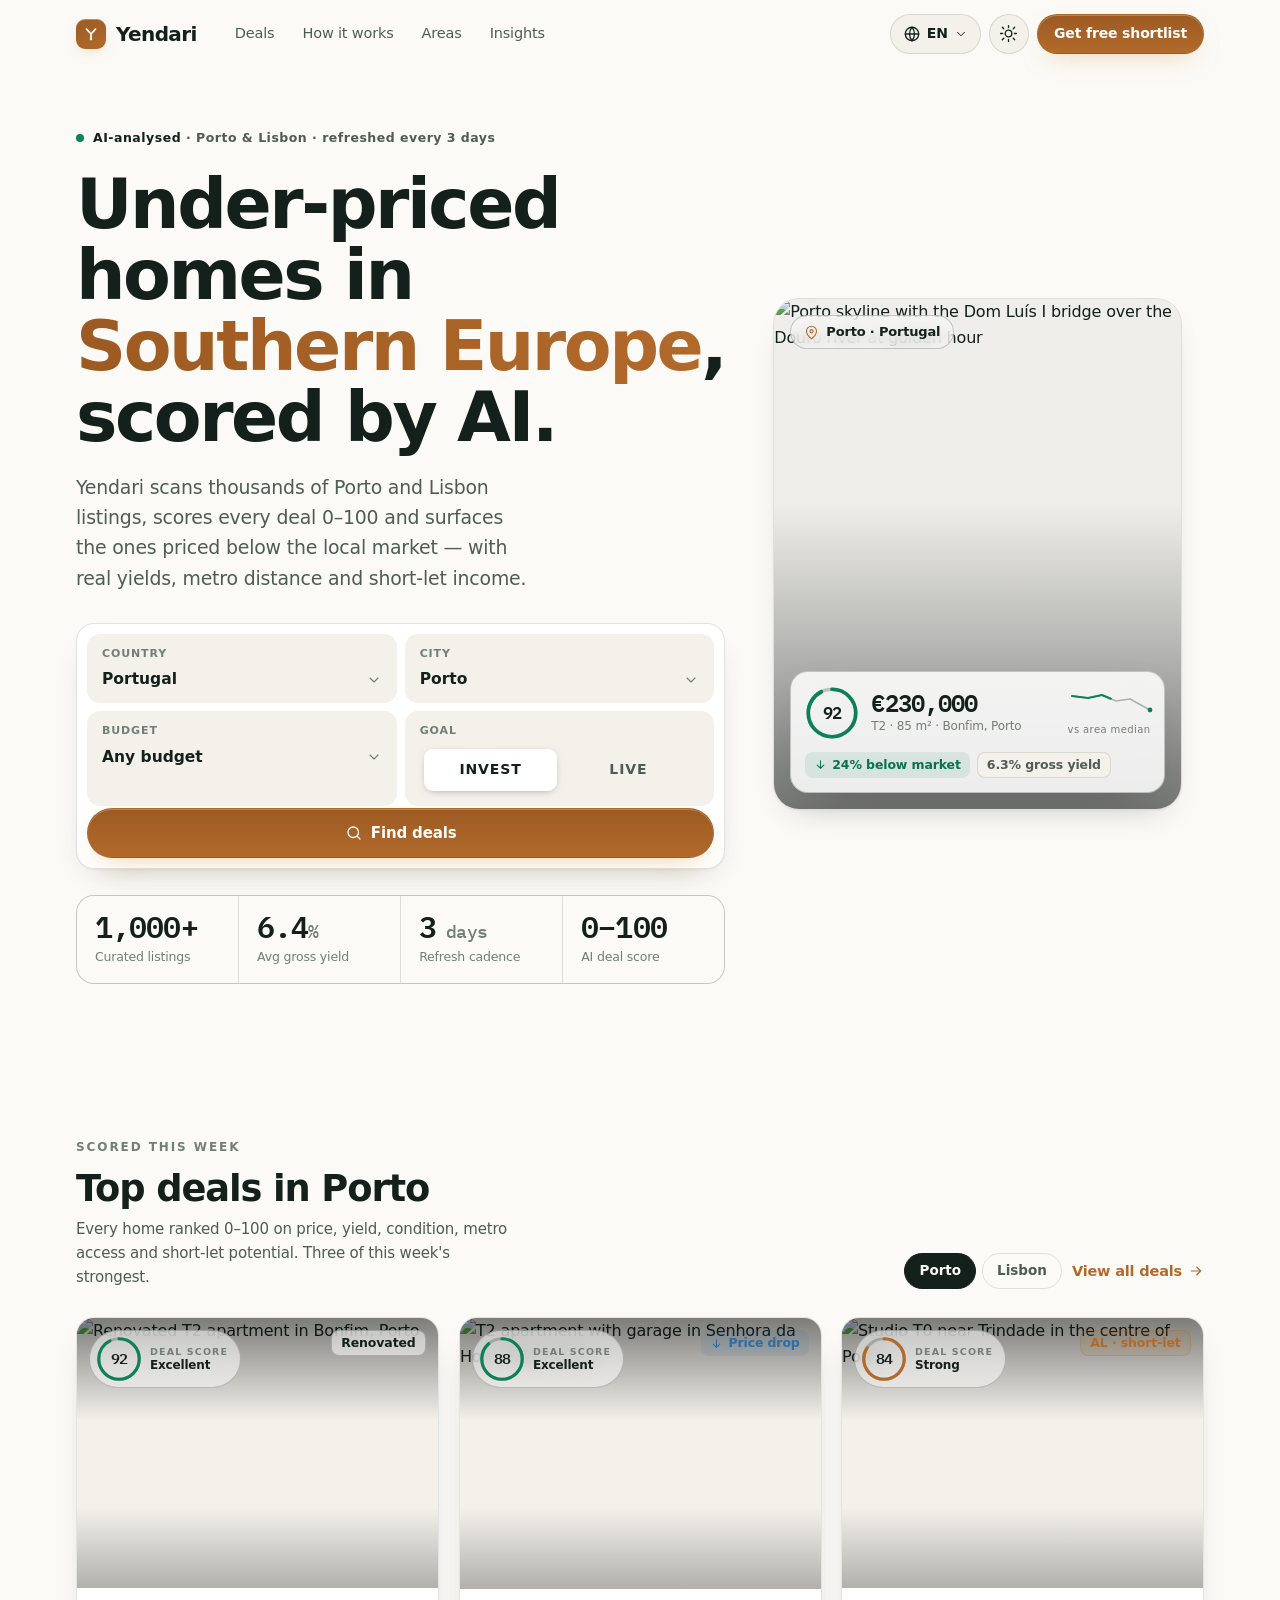
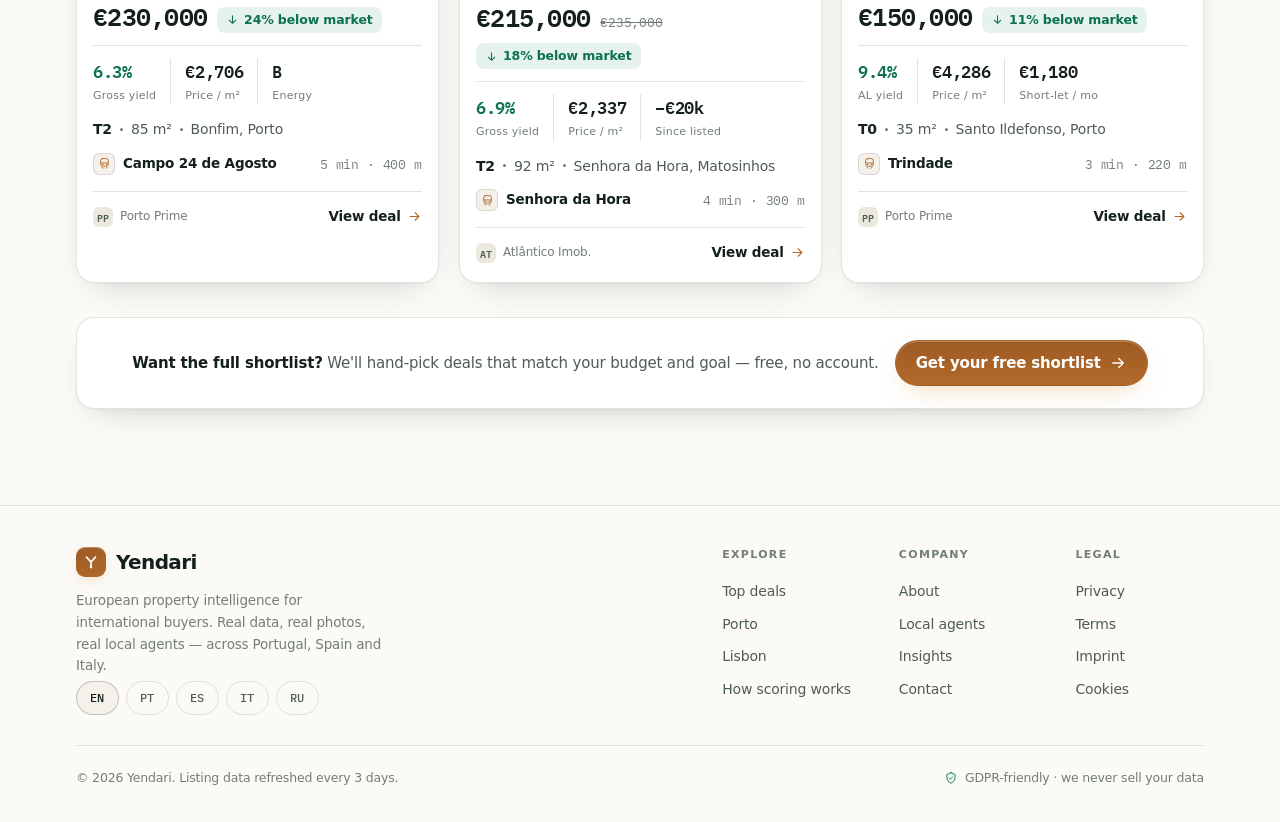
==== web/index.html @ fcf9693d "Add Yendari storefront — landing v1 (hero + 3 deal cards) Sleek-modern international real-estate sto" ====
<!doctype html>
<html lang="en" data-theme="dark">
<head>
<meta charset="utf-8">
<meta name="viewport" content="width=device-width, initial-scale=1, viewport-fit=cover">
<title>Yendari — Under-priced homes in Southern Europe, scored by AI</title>
<meta name="description" content="Yendari scans thousands of Porto and Lisbon listings, scores every deal 0–100 and surfaces homes priced below the local market — with real yields, metro distance and short-let income.">
<link rel="preconnect" href="https://api.fontshare.com" crossorigin>
<link rel="preconnect" href="https://fonts.googleapis.com">
<link rel="preconnect" href="https://fonts.gstatic.com" crossorigin>
<style>
@import url('https://api.fontshare.com/v2/css?f[]=satoshi@400,500,700,900&display=swap');
@import url('https://fonts.googleapis.com/css2?family=IBM+Plex+Mono:wght@400;500;600&display=swap');

/* ============================================================
   YENDARI — design tokens (dark = default, light = override)
   ============================================================ */
:root{
  /* surfaces */
  --bg:#0C100F;
  --bg-elev:#0F1514;
  --surface:#141C1A;
  --surface-2:#1A2421;
  --surface-3:#22302C;
  --border:rgba(255,255,255,.09);
  --border-strong:rgba(255,255,255,.16);
  --scrim:rgba(6,9,8,.62);
  /* text */
  --text:#F2F5F3;
  --text-2:#AEB7B2;
  --text-3:#8B948F;
  /* brand accent — copper / champagne */
  --accent:#E0A45C;
  --accent-strong:#EBB777;
  --accent-ink:#1E1206;
  --accent-dim:rgba(224,164,92,.13);
  --accent-line:rgba(224,164,92,.34);
  /* data semantics */
  --pos:#3FD08B;
  --pos-text:#79E6B4;
  --pos-dim:rgba(63,208,139,.13);
  --warn:#F2B45B;
  --info:#7FB5E6;
  --info-dim:rgba(127,181,230,.14);
  /* effects */
  --shadow-card:0 1px 0 rgba(255,255,255,.04) inset, 0 18px 40px -24px rgba(0,0,0,.85);
  --shadow-pop:0 24px 60px -22px rgba(0,0,0,.9), 0 2px 0 rgba(255,255,255,.05) inset;
  --ring:0 0 0 3px rgba(224,164,92,.38);
  /* scale */
  --r-sm:9px; --r:13px; --r-lg:18px; --r-xl:26px; --pill:999px;
  --maxw:1208px;
  --gut:clamp(18px,5vw,40px);
  --header-h:68px;
  --ff-sans:"Satoshi",system-ui,-apple-system,"Segoe UI",Roboto,sans-serif;
  --ff-mono:"IBM Plex Mono",ui-monospace,SFMono-Regular,Menlo,monospace;
}
html[data-theme="light"]{
  --bg:#FBFAF7;
  --bg-elev:#FFFFFF;
  --surface:#FFFFFF;
  --surface-2:#F4F1EB;
  --surface-3:#ECE8DF;
  --border:rgba(20,30,26,.12);
  --border-strong:rgba(20,30,26,.22);
  --scrim:rgba(255,255,255,.55);
  --text:#14201C;
  --text-2:#4E5C56;
  --text-3:#727E78;
  --accent:#B26A2B;            /* darker copper for AA on light */
  --accent-strong:#9C5A22;
  --accent-ink:#FFFFFF;
  --accent-dim:rgba(178,106,43,.10);
  --accent-line:rgba(178,106,43,.30);
  --pos:#0B815A;
  --pos-text:#0B7150;
  --pos-dim:rgba(11,129,90,.10);
  --warn:#B5781E;
  --info:#2E6CA3;
  --info-dim:rgba(46,108,163,.10);
  --shadow-card:0 1px 2px rgba(20,30,26,.04), 0 14px 34px -20px rgba(20,30,26,.30);
  --shadow-pop:0 24px 54px -22px rgba(20,30,26,.34);
  --ring:0 0 0 3px rgba(178,106,43,.30);
}

/* ============================================================ reset */
*,*::before,*::after{box-sizing:border-box}
*{margin:0}
html{-webkit-text-size-adjust:100%}
body{
  font-family:var(--ff-sans);
  background:var(--bg);
  color:var(--text);
  line-height:1.6;
  -webkit-font-smoothing:antialiased;
  text-rendering:optimizeLegibility;
  letter-spacing:-.011em;
  overflow-x:hidden;
}
img{display:block;max-width:100%}
a{color:inherit;text-decoration:none}
button,input,select{font:inherit;color:inherit}
:focus-visible{outline:2px solid var(--accent);outline-offset:2px;border-radius:6px}
::selection{background:var(--accent);color:var(--accent-ink)}

.container{max-width:var(--maxw);margin-inline:auto;padding-inline:var(--gut)}
.mono{font-family:var(--ff-mono);font-feature-settings:"tnum" 1;letter-spacing:-.02em}
.eyebrow{
  font-size:12px;font-weight:600;letter-spacing:.16em;text-transform:uppercase;
  color:var(--text-3);
}
.visually-hidden{position:absolute;width:1px;height:1px;padding:0;margin:-1px;overflow:hidden;clip:rect(0 0 0 0);white-space:nowrap;border:0}
.skip-link{position:absolute;left:14px;top:-48px;z-index:200;background:var(--surface);border:1px solid var(--border-strong);padding:10px 16px;border-radius:var(--r-sm);transition:top .2s}
.skip-link:focus{top:12px}

/* ============================================================ buttons */
.btn{
  display:inline-flex;align-items:center;gap:8px;justify-content:center;
  height:46px;padding:0 20px;border-radius:var(--pill);
  font-weight:600;font-size:15px;letter-spacing:-.01em;
  border:1px solid transparent;cursor:pointer;white-space:nowrap;
  transition:transform .18s ease,background .18s ease,border-color .18s ease,color .18s ease,box-shadow .18s ease;
}
.btn:active{transform:translateY(1px)}
.btn-accent{
  background:linear-gradient(180deg,var(--accent-strong),var(--accent));
  color:var(--accent-ink);
  box-shadow:0 1px 0 rgba(255,255,255,.25) inset,0 10px 26px -12px rgba(224,164,92,.6);
}
.btn-accent:hover{filter:brightness(1.05);box-shadow:0 1px 0 rgba(255,255,255,.3) inset,0 14px 30px -10px rgba(224,164,92,.7)}
.btn-ghost{background:var(--surface-2);color:var(--text);border-color:var(--border)}
.btn-ghost:hover{background:var(--surface-3);border-color:var(--border-strong)}
.btn-sm{height:40px;padding:0 16px;font-size:14px}
.icon{width:18px;height:18px;flex:none;stroke:currentColor;fill:none;stroke-width:1.7;stroke-linecap:round;stroke-linejoin:round}

/* ============================================================ wordmark */
.wordmark{display:inline-flex;align-items:center;gap:10px;font-weight:700}
.wordmark .mark{width:30px;height:30px;flex:none;border-radius:9px;
  background:linear-gradient(155deg,var(--accent-strong),var(--accent));
  display:grid;place-items:center;box-shadow:0 6px 16px -8px rgba(224,164,92,.7),0 1px 0 rgba(255,255,255,.3) inset}
.wordmark .mark svg{width:18px;height:18px}
.wordmark .name{font-size:20px;letter-spacing:-.03em}
.wordmark .name b{font-weight:700}

/* ============================================================ header */
.site-header{position:sticky;top:0;z-index:100;transition:padding .25s ease}
.site-header .bar{
  display:flex;align-items:center;gap:18px;
  height:var(--header-h);
  border-bottom:1px solid transparent;transition:all .25s ease;
}
.site-header.is-scrolled .bar{
  height:58px;
  background:color-mix(in srgb,var(--bg) 72%,transparent);
  backdrop-filter:saturate(1.4) blur(14px);
  -webkit-backdrop-filter:saturate(1.4) blur(14px);
  border-bottom-color:var(--border);
}
.nav-links{display:none;gap:4px;margin-left:8px}
.nav-links a{padding:8px 12px;border-radius:var(--r-sm);font-size:14.5px;font-weight:500;color:var(--text-2);transition:color .15s,background .15s}
.nav-links a:hover{color:var(--text);background:var(--surface-2)}
.nav-right{display:flex;align-items:center;gap:8px;margin-left:auto}

/* dropdowns (lang) */
.menu{position:relative}
.chip-btn{
  display:inline-flex;align-items:center;gap:6px;height:40px;padding:0 12px;
  border-radius:var(--pill);border:1px solid var(--border);background:var(--surface-2);
  font-size:14px;font-weight:600;cursor:pointer;transition:border-color .15s,background .15s}
.chip-btn:hover{border-color:var(--border-strong);background:var(--surface-3)}
.icon-btn{width:40px;height:40px;padding:0;display:inline-grid;place-items:center;border-radius:var(--pill);
  border:1px solid var(--border);background:var(--surface-2);cursor:pointer;transition:border-color .15s,background .15s}
.icon-btn:hover{border-color:var(--border-strong);background:var(--surface-3)}
.icon-btn .icon{width:19px;height:19px}
.menu-pop{
  position:absolute;right:0;top:calc(100% + 8px);min-width:172px;
  background:var(--bg-elev);border:1px solid var(--border-strong);border-radius:var(--r);
  box-shadow:var(--shadow-pop);padding:6px;display:none;z-index:120}
.menu.open .menu-pop{display:block;animation:pop .16s ease}
@keyframes pop{from{opacity:0;transform:translateY(-4px)}to{opacity:1;transform:none}}
.menu-pop button{display:flex;width:100%;align-items:center;gap:10px;justify-content:space-between;
  background:none;border:0;text-align:left;padding:9px 10px;border-radius:8px;cursor:pointer;font-size:14px;font-weight:500;color:var(--text-2)}
.menu-pop button:hover{background:var(--surface-2);color:var(--text)}
.menu-pop button[aria-checked="true"]{color:var(--text)}
.menu-pop .tick{width:15px;height:15px;color:var(--accent);opacity:0}
.menu-pop button[aria-checked="true"] .tick{opacity:1}
.menu-pop .flagless{font-family:var(--ff-mono);font-size:11px;color:var(--text-3);letter-spacing:.05em}

.nav-cta-compact{display:inline-flex}
.nav-cta-full{display:none}

/* ============================================================ hero */
.hero{position:relative;padding-top:clamp(28px,5vw,56px);padding-bottom:clamp(40px,6vw,80px)}
.hero-grid{display:grid;gap:clamp(28px,4vw,48px);align-items:center}
.live{display:inline-flex;align-items:center;gap:9px;margin-bottom:20px}
.live .dot{width:8px;height:8px;border-radius:50%;background:var(--pos);box-shadow:0 0 0 0 var(--pos);animation:pulse 2.4s infinite}
@keyframes pulse{0%{box-shadow:0 0 0 0 rgba(63,208,139,.5)}70%{box-shadow:0 0 0 7px rgba(63,208,139,0)}100%{box-shadow:0 0 0 0 rgba(63,208,139,0)}}
.live span{font-size:12.5px;font-weight:600;letter-spacing:.04em;color:var(--text-2)}
.live b{color:var(--text)}

.h1{
  font-size:clamp(2.5rem,6.2vw,4.35rem);
  line-height:1.02;font-weight:700;letter-spacing:-.035em;
  margin-bottom:20px;
}
.h1 .em{
  background:linear-gradient(95deg,var(--accent-strong),var(--accent));
  -webkit-background-clip:text;background-clip:text;color:transparent;
}
.lead{font-size:clamp(1rem,1.6vw,1.18rem);color:var(--text-2);max-width:38ch;margin-bottom:30px}

/* search panel */
.search{
  background:var(--surface);border:1px solid var(--border);border-radius:var(--r-lg);
  padding:10px;box-shadow:var(--shadow-card);
}
.search-row{display:grid;grid-template-columns:1fr;gap:8px}
.field{position:relative;display:flex;flex-direction:column;gap:5px;
  background:var(--surface-2);border:1px solid transparent;border-radius:var(--r);padding:10px 14px;transition:border-color .15s,background .15s}
.field:focus-within{border-color:var(--accent-line);background:var(--surface-3)}
.field label{font-size:11px;font-weight:600;letter-spacing:.08em;text-transform:uppercase;color:var(--text-3)}
.field .sel{position:relative;display:flex;align-items:center}
.field select{
  appearance:none;-webkit-appearance:none;background:none;border:0;width:100%;
  font-size:15.5px;font-weight:600;padding:0;padding-right:22px;cursor:pointer;color:var(--text)}
.field select:focus-visible{outline:none}
.field .caret{position:absolute;right:0;width:16px;height:16px;color:var(--text-3);pointer-events:none}
.field.is-soon::after{content:"soon";position:absolute;top:10px;right:12px;font-family:var(--ff-mono);font-size:10px;color:var(--text-3);background:var(--surface);padding:2px 6px;border-radius:6px;border:1px solid var(--border)}

.segment{display:flex;gap:4px;background:var(--surface-2);border-radius:var(--r);padding:4px}
.segment label{flex:1}
.segment input{position:absolute;opacity:0;pointer-events:none}
.segment span{display:flex;align-items:center;justify-content:center;gap:6px;height:42px;border-radius:9px;
  font-size:14px;font-weight:600;color:var(--text-2);cursor:pointer;transition:all .15s}
.segment input:checked+span{background:var(--bg-elev);color:var(--text);box-shadow:0 2px 8px -4px rgba(0,0,0,.5)}
.segment input:focus-visible+span{box-shadow:var(--ring)}
.search .btn{width:100%;height:50px;margin-top:2px}

.stat-strip{display:grid;grid-template-columns:repeat(2,1fr);gap:1px;margin-top:26px;
  background:var(--border);border:1px solid var(--border);border-radius:var(--r-lg);overflow:hidden}
.stat{background:var(--bg);padding:16px 18px}
.stat .v{font-size:clamp(1.4rem,2.4vw,1.85rem);font-weight:600;letter-spacing:-.03em;line-height:1}
.stat .v small{font-size:.62em;color:var(--text-3);font-weight:500}
.stat .k{font-size:12.5px;color:var(--text-3);margin-top:6px;font-weight:500}

/* hero media */
.hero-media{position:relative;border-radius:var(--r-xl);overflow:hidden;border:1px solid var(--border);
  box-shadow:var(--shadow-card);aspect-ratio:5/6;min-height:380px}
.hero-media img{width:100%;height:100%;object-fit:cover}
.hero-media::after{content:"";position:absolute;inset:0;
  background:linear-gradient(180deg,rgba(8,11,10,.05) 40%,rgba(8,11,10,.55));pointer-events:none}
.place-tag{position:absolute;left:16px;top:16px;z-index:2;display:inline-flex;align-items:center;gap:7px;
  height:34px;padding:0 13px;border-radius:var(--pill);font-size:13px;font-weight:600;
  background:var(--scrim);backdrop-filter:blur(8px);-webkit-backdrop-filter:blur(8px);border:1px solid var(--border-strong);color:var(--text)}
.place-tag .icon{width:15px;height:15px;color:var(--accent)}

/* floating data card (signature motif on the photo) */
.float-card{position:absolute;left:16px;right:16px;bottom:16px;z-index:3;
  background:color-mix(in srgb,var(--bg-elev) 86%,transparent);
  backdrop-filter:blur(16px) saturate(1.3);-webkit-backdrop-filter:blur(16px) saturate(1.3);
  border:1px solid var(--border-strong);border-radius:var(--r-lg);padding:14px;box-shadow:var(--shadow-pop)}
.float-top{display:flex;align-items:center;gap:12px}
.float-top .price{font-size:1.5rem;font-weight:600;letter-spacing:-.03em;line-height:1}
.float-top .sub{font-size:12px;color:var(--text-3);margin-top:3px}
.spark{margin-left:auto;display:flex;flex-direction:column;align-items:flex-end;gap:4px}
.spark svg{width:78px;height:30px;overflow:visible}
.spark .lbl{font-size:10px;color:var(--text-3);letter-spacing:.04em}

/* ============================================================ score badge (signature) */
.score{position:relative;width:46px;height:46px;flex:none}
.score svg{width:46px;height:46px;transform:rotate(-90deg)}
.score .track{stroke:var(--border-strong);fill:none;stroke-width:3.4}
.score .val{stroke:var(--ring-color,var(--pos));fill:none;stroke-width:3.4;stroke-linecap:round;
  stroke-dasharray:var(--c);stroke-dashoffset:calc(var(--c) - var(--c) * var(--score) / 100)}
.score .num{position:absolute;inset:0;display:grid;place-items:center;
  font-family:var(--ff-mono);font-size:15px;font-weight:600;letter-spacing:-.04em}
.score.lg{width:54px;height:54px}.score.lg svg{width:54px;height:54px}.score.lg .num{font-size:17px}

/* chips */
.chip{display:inline-flex;align-items:center;gap:5px;height:26px;padding:0 9px;border-radius:8px;
  font-size:12.5px;font-weight:600;letter-spacing:-.01em;white-space:nowrap}
.chip .icon{width:13px;height:13px;stroke-width:2}
.chip-pos{background:var(--pos-dim);color:var(--pos-text)}
.chip-info{background:var(--info-dim);color:var(--info)}
.chip-al{background:var(--accent-dim);color:var(--accent);border:1px solid var(--accent-line)}
.chip-ghost{background:var(--surface-2);color:var(--text-2);border:1px solid var(--border)}

/* ============================================================ section head */
.section{padding-block:clamp(40px,6vw,72px)}
.sec-head{display:flex;align-items:flex-end;justify-content:space-between;gap:20px;margin-bottom:28px;flex-wrap:wrap}
.sec-head h2{font-size:clamp(1.6rem,3.2vw,2.3rem);font-weight:700;letter-spacing:-.03em;line-height:1.1}
.sec-head p{color:var(--text-2);margin-top:8px;max-width:46ch;font-size:15px}
.sec-head .right{display:flex;align-items:center;gap:10px}
.filter-chips{display:flex;gap:6px}
.filter-chips button{height:36px;padding:0 14px;border-radius:var(--pill);border:1px solid var(--border);
  background:transparent;font-size:13.5px;font-weight:600;color:var(--text-2);cursor:pointer;transition:all .15s}
.filter-chips button[aria-pressed="true"]{background:var(--text);color:var(--bg);border-color:var(--text)}
.filter-chips button:not([aria-pressed="true"]):hover{border-color:var(--border-strong);color:var(--text)}
.link-arrow{display:inline-flex;align-items:center;gap:6px;font-weight:600;font-size:14.5px;color:var(--accent)}
.link-arrow .icon{width:16px;height:16px;transition:transform .2s}
.link-arrow:hover .icon{transform:translateX(3px)}

/* ============================================================ listing card */
.deals-grid{display:grid;grid-template-columns:1fr;gap:20px}
.card{
  position:relative;background:var(--surface);border:1px solid var(--border);border-radius:var(--r-lg);
  overflow:hidden;box-shadow:var(--shadow-card);
  transition:transform .22s ease,border-color .22s ease,box-shadow .22s ease;will-change:transform}
.card:hover{transform:translateY(-4px);border-color:var(--border-strong);box-shadow:var(--shadow-pop)}
.card-media{position:relative;aspect-ratio:4/3;overflow:hidden;background:var(--surface-2)}
.card-media img{width:100%;height:100%;object-fit:cover;transition:transform .5s cubic-bezier(.2,.7,.2,1)}
.card:hover .card-media img{transform:scale(1.05)}
.card-media::after{content:"";position:absolute;inset:0;background:linear-gradient(180deg,rgba(6,9,8,.5),rgba(6,9,8,0) 38%,rgba(6,9,8,0) 70%,rgba(6,9,8,.28))}
.media-tl{position:absolute;left:12px;top:12px;z-index:2;display:flex;align-items:center;gap:8px;
  background:var(--scrim);backdrop-filter:blur(10px);-webkit-backdrop-filter:blur(10px);
  border:1px solid var(--border-strong);border-radius:var(--pill);padding:5px 12px 5px 6px}
.media-tl .score-label{display:flex;flex-direction:column;line-height:1}
.media-tl .score-label .t{font-size:9.5px;letter-spacing:.12em;text-transform:uppercase;color:var(--text-3);font-weight:600}
.media-tl .score-label .d{font-size:12px;font-weight:600;margin-top:2px}
.media-tr{position:absolute;right:12px;top:12px;z-index:2;display:flex;gap:6px}
.media-bl{position:absolute;left:12px;bottom:12px;z-index:2}

.card-body{padding:16px 16px 18px}
.price-row{display:flex;align-items:baseline;gap:10px;flex-wrap:wrap}
.price{font-size:1.55rem;font-weight:600;letter-spacing:-.03em;line-height:1}
.price-old{font-family:var(--ff-mono);font-size:13px;color:var(--text-3);text-decoration:line-through}
.metric-row{display:flex;align-items:center;gap:14px;margin-top:12px;padding-top:12px;border-top:1px solid var(--border)}
.metric{display:flex;flex-direction:column;gap:2px}
.metric .mv{font-size:1.05rem;font-weight:600;letter-spacing:-.02em}
.metric .mv.pos{color:var(--pos-text)}
.metric .mk{font-size:11px;color:var(--text-3);font-weight:500;letter-spacing:.02em}
.metric.div{border-left:1px solid var(--border);padding-left:14px}
.facts{margin-top:14px;font-size:14px;color:var(--text-2);display:flex;align-items:center;gap:8px;flex-wrap:wrap}
.facts .t{font-weight:600;color:var(--text)}
.facts .sepd{width:3px;height:3px;border-radius:50%;background:var(--text-3)}
.metro{display:flex;align-items:center;gap:8px;margin-top:12px;font-size:13.5px;color:var(--text-2)}
.metro .mglyph{width:22px;height:22px;flex:none;display:grid;place-items:center;border-radius:6px;background:var(--surface-2);border:1px solid var(--border)}
.metro .mglyph .icon{width:13px;height:13px;color:var(--accent)}
.metro b{color:var(--text);font-weight:600}
.metro .walk{margin-left:auto;font-family:var(--ff-mono);font-size:12.5px;color:var(--text-3)}

.card-foot{display:flex;align-items:center;justify-content:space-between;gap:10px;margin-top:16px;padding-top:14px;border-top:1px solid var(--border)}
.agency{font-size:12px;color:var(--text-3);display:flex;align-items:center;gap:7px}
.agency .av{width:20px;height:20px;border-radius:6px;background:var(--surface-3);display:grid;place-items:center;font-family:var(--ff-mono);font-size:10px;font-weight:600;color:var(--text-2)}
.card-foot .go{display:inline-flex;align-items:center;gap:6px;font-size:13.5px;font-weight:600;color:var(--text)}
.card-foot .go .icon{width:15px;height:15px;color:var(--accent);transition:transform .2s}
.card:hover .card-foot .go .icon{transform:translateX(3px)}
.card-link{position:absolute;inset:0;z-index:1}

/* deals CTA band */
.deals-cta{margin-top:34px;display:flex;align-items:center;justify-content:center;gap:16px;flex-wrap:wrap;text-align:center;
  background:var(--surface);border:1px solid var(--border);border-radius:var(--r-lg);padding:22px;box-shadow:var(--shadow-card)}
.deals-cta p{font-size:15px;color:var(--text-2)}
.deals-cta b{color:var(--text);font-weight:600}

/* ============================================================ footer */
.site-footer{border-top:1px solid var(--border);margin-top:24px;padding-block:40px 34px}
.foot-grid{display:flex;flex-direction:column;gap:26px}
.foot-lead{max-width:34ch}
.foot-lead p{color:var(--text-3);font-size:13.5px;margin-top:12px}
.lang-row{display:flex;flex-wrap:wrap;gap:7px;margin-top:4px}
.lang-row button{height:34px;padding:0 13px;border-radius:var(--pill);border:1px solid var(--border);
  background:transparent;font-family:var(--ff-mono);font-size:12px;font-weight:500;letter-spacing:.04em;color:var(--text-2);cursor:pointer;transition:all .15s}
.lang-row button[aria-pressed="true"]{background:var(--surface-2);border-color:var(--border-strong);color:var(--text)}
.lang-row button:hover{color:var(--text);border-color:var(--border-strong)}
.foot-cols{display:grid;grid-template-columns:repeat(2,1fr);gap:24px}
.foot-cols h4{font-size:11px;letter-spacing:.12em;text-transform:uppercase;color:var(--text-3);margin-bottom:12px;font-weight:600}
.foot-cols a{display:block;font-size:14px;color:var(--text-2);padding:5px 0;transition:color .15s}
.foot-cols a:hover{color:var(--text)}
.foot-bottom{display:flex;align-items:center;justify-content:space-between;gap:16px;flex-wrap:wrap;
  margin-top:30px;padding-top:22px;border-top:1px solid var(--border);font-size:12.5px;color:var(--text-3)}
.foot-bottom .gdpr{display:inline-flex;align-items:center;gap:7px}
.foot-bottom .gdpr .icon{width:14px;height:14px;color:var(--pos)}

/* ============================================================ reveal / motion */
@media (prefers-reduced-motion:no-preference){
  .reveal{opacity:0;transform:translateY(18px);transition:opacity .6s ease,transform .6s cubic-bezier(.2,.7,.2,1)}
  .reveal.in{opacity:1;transform:none}
  .reveal.d1{transition-delay:.06s}.reveal.d2{transition-delay:.12s}.reveal.d3{transition-delay:.18s}
}

/* ============================================================ responsive */
@media (min-width:560px){
  .search-row.two{grid-template-columns:1fr 1fr}
  .stat-strip{grid-template-columns:repeat(4,1fr)}
}
@media (min-width:720px){
  .deals-grid{grid-template-columns:repeat(2,1fr)}
}
@media (min-width:980px){
  .nav-links{display:flex}
  .nav-cta-compact{display:none}
  .nav-cta-full{display:inline-flex}
  .hero-grid{grid-template-columns:1.05fr .95fr}
  .hero-media{aspect-ratio:4/5}
  .foot-grid{flex-direction:row;justify-content:space-between}
  .foot-cols{grid-template-columns:repeat(3,1fr);gap:48px;flex:none}
  .foot-lead{flex:1;max-width:30ch}
}
@media (min-width:1120px){
  .deals-grid{grid-template-columns:repeat(3,1fr)}
}
</style>
</head>
<body>
<a class="skip-link" href="#deals">Skip to deals</a>

<!-- ============================ HEADER ============================ -->
<header class="site-header" id="header">
  <div class="container">
    <div class="bar">
      <a class="wordmark" href="#" aria-label="Yendari — home">
        <span class="mark" aria-hidden="true">
          <svg viewBox="0 0 24 24"><path d="M6 5.5 12 12m6-6.5L12 12m0 0v6.6" fill="none" stroke="#fff" stroke-width="2.3" stroke-linecap="round"/><circle cx="12" cy="18.8" r="1.7" fill="#fff"/></svg>
        </span>
        <span class="name"><b>Yendari</b></span>
      </a>

      <nav class="nav-links" aria-label="Primary">
        <a href="#deals">Deals</a>
        <a href="#">How it works</a>
        <a href="#">Areas</a>
        <a href="#">Insights</a>
      </nav>

      <div class="nav-right">
        <!-- language -->
        <div class="menu" id="langMenu">
          <button class="chip-btn" aria-haspopup="true" aria-expanded="false" aria-label="Change language" data-menu-btn>
            <svg class="icon" viewBox="0 0 24 24" aria-hidden="true"><circle cx="12" cy="12" r="9"/><path d="M3 12h18M12 3a14 14 0 0 1 0 18M12 3a14 14 0 0 0 0 18"/></svg>
            <span data-lang-label>EN</span>
            <svg class="icon" style="width:14px;height:14px" viewBox="0 0 24 24" aria-hidden="true"><path d="m6 9 6 6 6-6"/></svg>
          </button>
          <div class="menu-pop" role="menu" aria-label="Language">
            <button role="menuitemradio" aria-checked="true"  data-lang="EN"><span>English</span><span class="flagless">EN</span></button>
            <button role="menuitemradio" aria-checked="false" data-lang="PT"><span>Português</span><span class="flagless">PT</span></button>
            <button role="menuitemradio" aria-checked="false" data-lang="ES"><span>Español</span><span class="flagless">ES</span></button>
            <button role="menuitemradio" aria-checked="false" data-lang="IT"><span>Italiano</span><span class="flagless">IT</span></button>
            <button role="menuitemradio" aria-checked="false" data-lang="RU"><span>Русский</span><span class="flagless">RU</span></button>
          </div>
        </div>
        <!-- theme -->
        <button class="icon-btn" id="themeToggle" aria-label="Switch to light theme">
          <svg class="icon" data-icon="moon" viewBox="0 0 24 24" aria-hidden="true"><path d="M21 12.8A8.5 8.5 0 1 1 11.2 3a7 7 0 0 0 9.8 9.8Z"/></svg>
          <svg class="icon" data-icon="sun" viewBox="0 0 24 24" aria-hidden="true" style="display:none"><circle cx="12" cy="12" r="4.2"/><path d="M12 2v2.5M12 19.5V22M4.2 4.2l1.8 1.8M18 18l1.8 1.8M2 12h2.5M19.5 12H22M4.2 19.8 6 18M18 6l1.8-1.8"/></svg>
        </button>
        <a class="btn btn-accent btn-sm nav-cta-full" href="#lead">Get free shortlist</a>
        <a class="btn btn-accent btn-sm nav-cta-compact" href="#lead" aria-label="Get free shortlist">Shortlist</a>
      </div>
    </div>
  </div>
</header>

<main id="main">
  <!-- ============================ HERO ============================ -->
  <section class="hero">
    <div class="container">
      <div class="hero-grid">
        <div class="hero-copy">
          <div class="live reveal">
            <span class="dot" aria-hidden="true"></span>
            <span><b>AI-analysed</b> · Porto &amp; Lisbon · refreshed every 3 days</span>
          </div>
          <h1 class="h1 reveal d1">Under-priced homes in <span class="em">Southern&nbsp;Europe</span>, scored by AI.</h1>
          <p class="lead reveal d2">Yendari scans thousands of Porto and Lisbon listings, scores every deal 0–100 and surfaces the ones priced below the local market — with real yields, metro distance and short-let income.</p>

          <form class="search reveal d2" id="searchForm" aria-label="Search properties">
            <div class="search-row two">
              <div class="field">
                <label for="f-country">Country</label>
                <div class="sel">
                  <select id="f-country">
                    <option>Portugal</option>
                    <option disabled>Spain — soon</option>
                    <option disabled>Italy — soon</option>
                  </select>
                  <svg class="icon caret" viewBox="0 0 24 24" aria-hidden="true"><path d="m6 9 6 6 6-6"/></svg>
                </div>
              </div>
              <div class="field">
                <label for="f-city">City</label>
                <div class="sel">
                  <select id="f-city">
                    <option>Porto</option>
                    <option>Lisbon</option>
                  </select>
                  <svg class="icon caret" viewBox="0 0 24 24" aria-hidden="true"><path d="m6 9 6 6 6-6"/></svg>
                </div>
              </div>
            </div>
            <div class="search-row two" style="margin-top:8px">
              <div class="field">
                <label for="f-budget">Budget</label>
                <div class="sel">
                  <select id="f-budget">
                    <option>Any budget</option>
                    <option>Up to €150k</option>
                    <option>€150k – €250k</option>
                    <option>€250k – €400k</option>
                    <option>€400k+</option>
                  </select>
                  <svg class="icon caret" viewBox="0 0 24 24" aria-hidden="true"><path d="m6 9 6 6 6-6"/></svg>
                </div>
              </div>
              <div class="field" style="justify-content:center">
                <label id="goal-lbl">Goal</label>
                <div class="segment" role="radiogroup" aria-labelledby="goal-lbl">
                  <label><input type="radio" name="goal" checked><span>Invest</span></label>
                  <label><input type="radio" name="goal"><span>Live</span></label>
                </div>
              </div>
            </div>
            <button class="btn btn-accent" type="submit">
              <svg class="icon" viewBox="0 0 24 24" aria-hidden="true"><circle cx="11" cy="11" r="7"/><path d="m20 20-3.5-3.5"/></svg>
              Find deals
            </button>
          </form>

          <div class="stat-strip reveal d3" aria-label="Yendari at a glance">
            <div class="stat"><div class="v mono" data-count="1000" data-suffix="+">1,000+</div><div class="k">Curated listings</div></div>
            <div class="stat"><div class="v mono"><span data-count="6.4" data-dec="1">6.4</span><small>%</small></div><div class="k">Avg gross yield</div></div>
            <div class="stat"><div class="v mono">3<small> days</small></div><div class="k">Refresh cadence</div></div>
            <div class="stat"><div class="v mono">0–100</div><div class="k">AI deal score</div></div>
          </div>
        </div>

        <!-- hero media + signature data card -->
        <div class="hero-media reveal d2">
          <!-- Real Porto cityscape (Dom Luís I bridge over the Douro). Unsplash License; self-host before prod. -->
          <img src="https://images.unsplash.com/photo-1762294946283-6921938e9937?q=80&w=1400&auto=format&fit=crop"
               alt="Porto skyline with the Dom Luís I bridge over the Douro river at golden hour" width="1400" height="1750" fetchpriority="high">
          <span class="place-tag">
            <svg class="icon" viewBox="0 0 24 24" aria-hidden="true"><path d="M20 10c0 6-8 12-8 12s-8-6-8-12a8 8 0 0 1 16 0Z"/><circle cx="12" cy="10" r="2.6"/></svg>
            Porto · Portugal
          </span>
          <div class="float-card">
            <div class="float-top">
              <div class="score lg" style="--c:138.2;--score:92;--ring-color:var(--pos)" role="img" aria-label="Deal score 92 out of 100">
                <svg viewBox="0 0 50 50" aria-hidden="true"><circle class="track" cx="25" cy="25" r="22"/><circle class="val" cx="25" cy="25" r="22"/></svg>
                <span class="num mono">92</span>
              </div>
              <div>
                <div class="price mono">€230,000</div>
                <div class="sub">T2 · 85 m² · Bonfim, Porto</div>
              </div>
              <div class="spark">
                <svg viewBox="0 0 78 30" aria-hidden="true">
                  <polyline points="0,8 16,10 30,7 44,13 58,11 78,22" fill="none" stroke="var(--text-3)" stroke-width="1.6" stroke-linecap="round" stroke-linejoin="round" opacity=".55"/>
                  <polyline points="0,8 16,10 30,7 44,13 58,11 78,22" fill="none" stroke="var(--pos)" stroke-width="2" stroke-linecap="round" stroke-linejoin="round" stroke-dasharray="160" stroke-dashoffset="120"/>
                  <circle cx="78" cy="22" r="2.4" fill="var(--pos)"/>
                </svg>
                <span class="lbl">vs area median</span>
              </div>
            </div>
            <div style="margin-top:12px;display:flex;gap:7px;flex-wrap:wrap">
              <span class="chip chip-pos"><svg class="icon" viewBox="0 0 24 24" aria-hidden="true"><path d="M12 5v14m0 0-6-6m6 6 6-6"/></svg>24% below market</span>
              <span class="chip chip-ghost">6.3% gross yield</span>
            </div>
          </div>
        </div>
      </div>
    </div>
  </section>

  <!-- ============================ DEALS ============================ -->
  <section class="section" id="deals">
    <div class="container">
      <div class="sec-head">
        <div class="reveal">
          <span class="eyebrow">Scored this week</span>
          <h2 style="margin-top:10px">Top deals in Porto</h2>
          <p>Every home ranked 0–100 on price, yield, condition, metro access and short-let potential. Three of this week's strongest.</p>
        </div>
        <div class="right reveal d1">
          <div class="filter-chips" role="group" aria-label="Filter by city">
            <button aria-pressed="true">Porto</button>
            <button aria-pressed="false">Lisbon</button>
          </div>
          <a class="link-arrow" href="#">View all deals
            <svg class="icon" viewBox="0 0 24 24" aria-hidden="true"><path d="M5 12h14m-6-6 6 6-6 6"/></svg>
          </a>
        </div>
      </div>

      <div class="deals-grid">

        <!-- CARD 1 -->
        <article class="card reveal">
          <div class="card-media">
            <img src="https://aicraftpin.com/img/3578" alt="Renovated T2 apartment in Bonfim, Porto" width="480" height="360" loading="lazy">
            <div class="media-tl">
              <span class="score" style="--c:138.2;--score:92;--ring-color:var(--pos)" role="img" aria-label="Deal score 92 out of 100">
                <svg viewBox="0 0 50 50" aria-hidden="true"><circle class="track" cx="25" cy="25" r="22"/><circle class="val" cx="25" cy="25" r="22"/></svg>
                <span class="num mono">92</span>
              </span>
              <span class="score-label"><span class="t">Deal score</span><span class="d">Excellent</span></span>
            </div>
            <div class="media-tr">
              <span class="chip chip-ghost" style="background:var(--scrim);color:var(--text);border:1px solid var(--border-strong);backdrop-filter:blur(8px)">Renovated</span>
            </div>
          </div>
          <div class="card-body">
            <div class="price-row">
              <span class="price mono">€230,000</span>
              <span class="chip chip-pos"><svg class="icon" viewBox="0 0 24 24" aria-hidden="true"><path d="M12 5v14m0 0-6-6m6 6 6-6"/></svg>24% below market</span>
            </div>
            <div class="metric-row">
              <div class="metric"><span class="mv mono pos">6.3%</span><span class="mk">Gross yield</span></div>
              <div class="metric div"><span class="mv mono">€2,706</span><span class="mk">Price / m²</span></div>
              <div class="metric div"><span class="mv mono">B</span><span class="mk">Energy</span></div>
            </div>
            <div class="facts"><span class="t">T2</span><span class="sepd"></span>85 m²<span class="sepd"></span>Bonfim, Porto</div>
            <div class="metro">
              <span class="mglyph"><svg class="icon" viewBox="0 0 24 24" aria-hidden="true"><rect x="5" y="3" width="14" height="14" rx="3"/><path d="M5 11h14M9 21l-1.5-2M15 21l1.5-2"/><circle cx="8.5" cy="14" r=".6" fill="currentColor"/><circle cx="15.5" cy="14" r=".6" fill="currentColor"/></svg></span>
              <b>Campo 24 de Agosto</b>
              <span class="walk">5&nbsp;min · 400&nbsp;m</span>
            </div>
            <div class="card-foot">
              <span class="agency"><span class="av">PP</span>Porto Prime</span>
              <span class="go">View deal<svg class="icon" viewBox="0 0 24 24" aria-hidden="true"><path d="M5 12h14m-6-6 6 6-6 6"/></svg></span>
            </div>
          </div>
          <a class="card-link" href="#" aria-label="View T2 in Bonfim, Porto — €230,000, deal score 92"></a>
        </article>

        <!-- CARD 2 -->
        <article class="card reveal d1">
          <div class="card-media">
            <img src="https://aicraftpin.com/img/1277" alt="T2 apartment with garage in Senhora da Hora, Matosinhos" width="480" height="360" loading="lazy">
            <div class="media-tl">
              <span class="score" style="--c:138.2;--score:88;--ring-color:var(--pos)" role="img" aria-label="Deal score 88 out of 100">
                <svg viewBox="0 0 50 50" aria-hidden="true"><circle class="track" cx="25" cy="25" r="22"/><circle class="val" cx="25" cy="25" r="22"/></svg>
                <span class="num mono">88</span>
              </span>
              <span class="score-label"><span class="t">Deal score</span><span class="d">Excellent</span></span>
            </div>
            <div class="media-tr">
              <span class="chip chip-info"><svg class="icon" viewBox="0 0 24 24" aria-hidden="true"><path d="M12 5v14m0 0-6-6m6 6 6-6"/></svg>Price drop</span>
            </div>
          </div>
          <div class="card-body">
            <div class="price-row">
              <span class="price mono">€215,000</span>
              <span class="price-old">€235,000</span>
              <span class="chip chip-pos"><svg class="icon" viewBox="0 0 24 24" aria-hidden="true"><path d="M12 5v14m0 0-6-6m6 6 6-6"/></svg>18% below market</span>
            </div>
            <div class="metric-row">
              <div class="metric"><span class="mv mono pos">6.9%</span><span class="mk">Gross yield</span></div>
              <div class="metric div"><span class="mv mono">€2,337</span><span class="mk">Price / m²</span></div>
              <div class="metric div"><span class="mv mono">−€20k</span><span class="mk">Since listed</span></div>
            </div>
            <div class="facts"><span class="t">T2</span><span class="sepd"></span>92 m²<span class="sepd"></span>Senhora da Hora, Matosinhos</div>
            <div class="metro">
              <span class="mglyph"><svg class="icon" viewBox="0 0 24 24" aria-hidden="true"><rect x="5" y="3" width="14" height="14" rx="3"/><path d="M5 11h14M9 21l-1.5-2M15 21l1.5-2"/><circle cx="8.5" cy="14" r=".6" fill="currentColor"/><circle cx="15.5" cy="14" r=".6" fill="currentColor"/></svg></span>
              <b>Senhora da Hora</b>
              <span class="walk">4&nbsp;min · 300&nbsp;m</span>
            </div>
            <div class="card-foot">
              <span class="agency"><span class="av">AT</span>Atlântico Imob.</span>
              <span class="go">View deal<svg class="icon" viewBox="0 0 24 24" aria-hidden="true"><path d="M5 12h14m-6-6 6 6-6 6"/></svg></span>
            </div>
          </div>
          <a class="card-link" href="#" aria-label="View T2 in Senhora da Hora — €215,000, deal score 88"></a>
        </article>

        <!-- CARD 3 -->
        <article class="card reveal d2">
          <div class="card-media">
            <img src="https://aicraftpin.com/img/3578/1" alt="Studio T0 near Trindade in the centre of Porto" width="480" height="360" loading="lazy">
            <div class="media-tl">
              <span class="score" style="--c:138.2;--score:84;--ring-color:var(--accent)" role="img" aria-label="Deal score 84 out of 100">
                <svg viewBox="0 0 50 50" aria-hidden="true"><circle class="track" cx="25" cy="25" r="22"/><circle class="val" cx="25" cy="25" r="22"/></svg>
                <span class="num mono">84</span>
              </span>
              <span class="score-label"><span class="t">Deal score</span><span class="d">Strong</span></span>
            </div>
            <div class="media-tr">
              <span class="chip chip-al" title="Short-let (Alojamento Local) licence">AL · short-let</span>
            </div>
          </div>
          <div class="card-body">
            <div class="price-row">
              <span class="price mono">€150,000</span>
              <span class="chip chip-pos"><svg class="icon" viewBox="0 0 24 24" aria-hidden="true"><path d="M12 5v14m0 0-6-6m6 6 6-6"/></svg>11% below market</span>
            </div>
            <div class="metric-row">
              <div class="metric"><span class="mv mono pos">9.4%</span><span class="mk">AL yield</span></div>
              <div class="metric div"><span class="mv mono">€4,286</span><span class="mk">Price / m²</span></div>
              <div class="metric div"><span class="mv mono">€1,180</span><span class="mk">Short-let / mo</span></div>
            </div>
            <div class="facts"><span class="t">T0</span><span class="sepd"></span>35 m²<span class="sepd"></span>Santo Ildefonso, Porto</div>
            <div class="metro">
              <span class="mglyph"><svg class="icon" viewBox="0 0 24 24" aria-hidden="true"><rect x="5" y="3" width="14" height="14" rx="3"/><path d="M5 11h14M9 21l-1.5-2M15 21l1.5-2"/><circle cx="8.5" cy="14" r=".6" fill="currentColor"/><circle cx="15.5" cy="14" r=".6" fill="currentColor"/></svg></span>
              <b>Trindade</b>
              <span class="walk">3&nbsp;min · 220&nbsp;m</span>
            </div>
            <div class="card-foot">
              <span class="agency"><span class="av">PP</span>Porto Prime</span>
              <span class="go">View deal<svg class="icon" viewBox="0 0 24 24" aria-hidden="true"><path d="M5 12h14m-6-6 6 6-6 6"/></svg></span>
            </div>
          </div>
          <a class="card-link" href="#" aria-label="View T0 studio near Trindade, Porto — €150,000, deal score 84"></a>
        </article>

      </div>

      <div class="deals-cta reveal">
        <p><b>Want the full shortlist?</b> We'll hand-pick deals that match your budget and goal — free, no account.</p>
        <a class="btn btn-accent" href="#lead">Get your free shortlist
          <svg class="icon" viewBox="0 0 24 24" aria-hidden="true"><path d="M5 12h14m-6-6 6 6-6 6"/></svg>
        </a>
      </div>
    </div>
  </section>
</main>

<!-- ============================ FOOTER ============================ -->
<footer class="site-footer" id="lead">
  <div class="container">
    <div class="foot-grid">
      <div class="foot-lead">
        <a class="wordmark" href="#" aria-label="Yendari — home">
          <span class="mark" aria-hidden="true">
            <svg viewBox="0 0 24 24"><path d="M6 5.5 12 12m6-6.5L12 12m0 0v6.6" fill="none" stroke="#fff" stroke-width="2.3" stroke-linecap="round"/><circle cx="12" cy="18.8" r="1.7" fill="#fff"/></svg>
          </span>
          <span class="name"><b>Yendari</b></span>
        </a>
        <p>European property intelligence for international buyers. Real data, real photos, real local agents — across Portugal, Spain and Italy.</p>
        <div class="lang-row" role="group" aria-label="Language">
          <button aria-pressed="true">EN</button>
          <button aria-pressed="false">PT</button>
          <button aria-pressed="false">ES</button>
          <button aria-pressed="false">IT</button>
          <button aria-pressed="false">RU</button>
        </div>
      </div>
      <div class="foot-cols">
        <div><h4>Explore</h4><a href="#deals">Top deals</a><a href="#">Porto</a><a href="#">Lisbon</a><a href="#">How scoring works</a></div>
        <div><h4>Company</h4><a href="#">About</a><a href="#">Local agents</a><a href="#">Insights</a><a href="#">Contact</a></div>
        <div><h4>Legal</h4><a href="#">Privacy</a><a href="#">Terms</a><a href="#">Imprint</a><a href="#">Cookies</a></div>
      </div>
    </div>
    <div class="foot-bottom">
      <span>© 2026 Yendari. Listing data refreshed every 3 days.</span>
      <span class="gdpr">
        <svg class="icon" viewBox="0 0 24 24" aria-hidden="true"><path d="M12 3l7 3v5c0 4.5-3 8.3-7 10-4-1.7-7-5.5-7-10V6l7-3Z"/><path d="m9 12 2 2 4-4"/></svg>
        GDPR-friendly · we never sell your data
      </span>
    </div>
  </div>
</footer>

<script>
(function(){
  var rm = window.matchMedia('(prefers-reduced-motion: reduce)').matches;

  /* theme: init from storage / system, persist */
  var root = document.documentElement;
  var saved = null; try{ saved = localStorage.getItem('yendari-theme'); }catch(e){}
  if(saved){ root.setAttribute('data-theme', saved); }
  else if(window.matchMedia('(prefers-color-scheme: light)').matches){ root.setAttribute('data-theme','light'); }
  function syncTheme(){
    var light = root.getAttribute('data-theme')==='light';
    var btn = document.getElementById('themeToggle');
    btn.querySelector('[data-icon="moon"]').style.display = light ? 'none':'block';
    btn.querySelector('[data-icon="sun"]').style.display  = light ? 'block':'none';
    btn.setAttribute('aria-label', light ? 'Switch to dark theme':'Switch to light theme');
  }
  syncTheme();
  document.getElementById('themeToggle').addEventListener('click', function(){
    var light = root.getAttribute('data-theme')==='light';
    root.setAttribute('data-theme', light ? 'dark':'light');
    try{ localStorage.setItem('yendari-theme', light ? 'dark':'light'); }catch(e){}
    syncTheme();
  });

  /* sticky header condense */
  var header = document.getElementById('header');
  function onScroll(){ header.classList.toggle('is-scrolled', window.scrollY > 8); }
  onScroll(); window.addEventListener('scroll', onScroll, {passive:true});

  /* language menu */
  var menu = document.getElementById('langMenu');
  var menuBtn = menu.querySelector('[data-menu-btn]');
  menuBtn.addEventListener('click', function(e){
    e.stopPropagation();
    var open = menu.classList.toggle('open');
    menuBtn.setAttribute('aria-expanded', open ? 'true':'false');
  });
  menu.querySelectorAll('[data-lang]').forEach(function(b){
    b.addEventListener('click', function(){
      menu.querySelectorAll('[data-lang]').forEach(function(x){ x.setAttribute('aria-checked','false'); });
      b.setAttribute('aria-checked','true');
      menu.querySelector('[data-lang-label]').textContent = b.getAttribute('data-lang');
      menu.classList.remove('open'); menuBtn.setAttribute('aria-expanded','false');
    });
  });
  document.addEventListener('click', function(){ menu.classList.remove('open'); menuBtn.setAttribute('aria-expanded','false'); });

  /* footer language pills + city filter (visual toggle) */
  function singleSelect(sel){
    document.querySelectorAll(sel).forEach(function(group){
      group.addEventListener('click', function(e){
        var b = e.target.closest('button'); if(!b) return;
        group.querySelectorAll('button').forEach(function(x){ x.setAttribute('aria-pressed','false'); });
        b.setAttribute('aria-pressed','true');
      });
    });
  }
  singleSelect('.lang-row'); singleSelect('.filter-chips');

  /* search: no backend yet — scroll to deals */
  document.getElementById('searchForm').addEventListener('submit', function(e){
    e.preventDefault();
    document.getElementById('deals').scrollIntoView({behavior: rm ? 'auto':'smooth', block:'start'});
  });

  /* reveal on scroll */
  var reveals = document.querySelectorAll('.reveal');
  if(rm || !('IntersectionObserver' in window)){
    reveals.forEach(function(el){ el.classList.add('in'); });
  } else {
    var io = new IntersectionObserver(function(entries){
      entries.forEach(function(en){ if(en.isIntersecting){ en.target.classList.add('in'); io.unobserve(en.target); } });
    }, {rootMargin:'0px 0px -8% 0px', threshold:.12});
    reveals.forEach(function(el){ io.observe(el); });
  }

  /* count-up stats */
  function countUp(el){
    var target = parseFloat(el.getAttribute('data-count'));
    var dec = parseInt(el.getAttribute('data-dec')||'0',10);
    var suffix = el.getAttribute('data-suffix')||'';
    if(rm){ el.textContent = (dec? target.toFixed(dec): target.toLocaleString('en-US'))+suffix; return; }
    var start = performance.now(), dur = 1100;
    function tick(now){
      var p = Math.min((now-start)/dur,1);
      var e = 1-Math.pow(1-p,3);
      var v = target*e;
      el.textContent = (dec? v.toFixed(dec) : Math.round(v).toLocaleString('en-US'))+suffix;
      if(p<1) requestAnimationFrame(tick);
    }
    requestAnimationFrame(tick);
  }
  var counters = document.querySelectorAll('[data-count]');
  if('IntersectionObserver' in window && !rm){
    var io2 = new IntersectionObserver(function(entries){
      entries.forEach(function(en){ if(en.isIntersecting){ countUp(en.target); io2.unobserve(en.target); } });
    },{threshold:.6});
    counters.forEach(function(el){ io2.observe(el); });
  } else { counters.forEach(countUp); }
})();
</script>
</body>
</html>
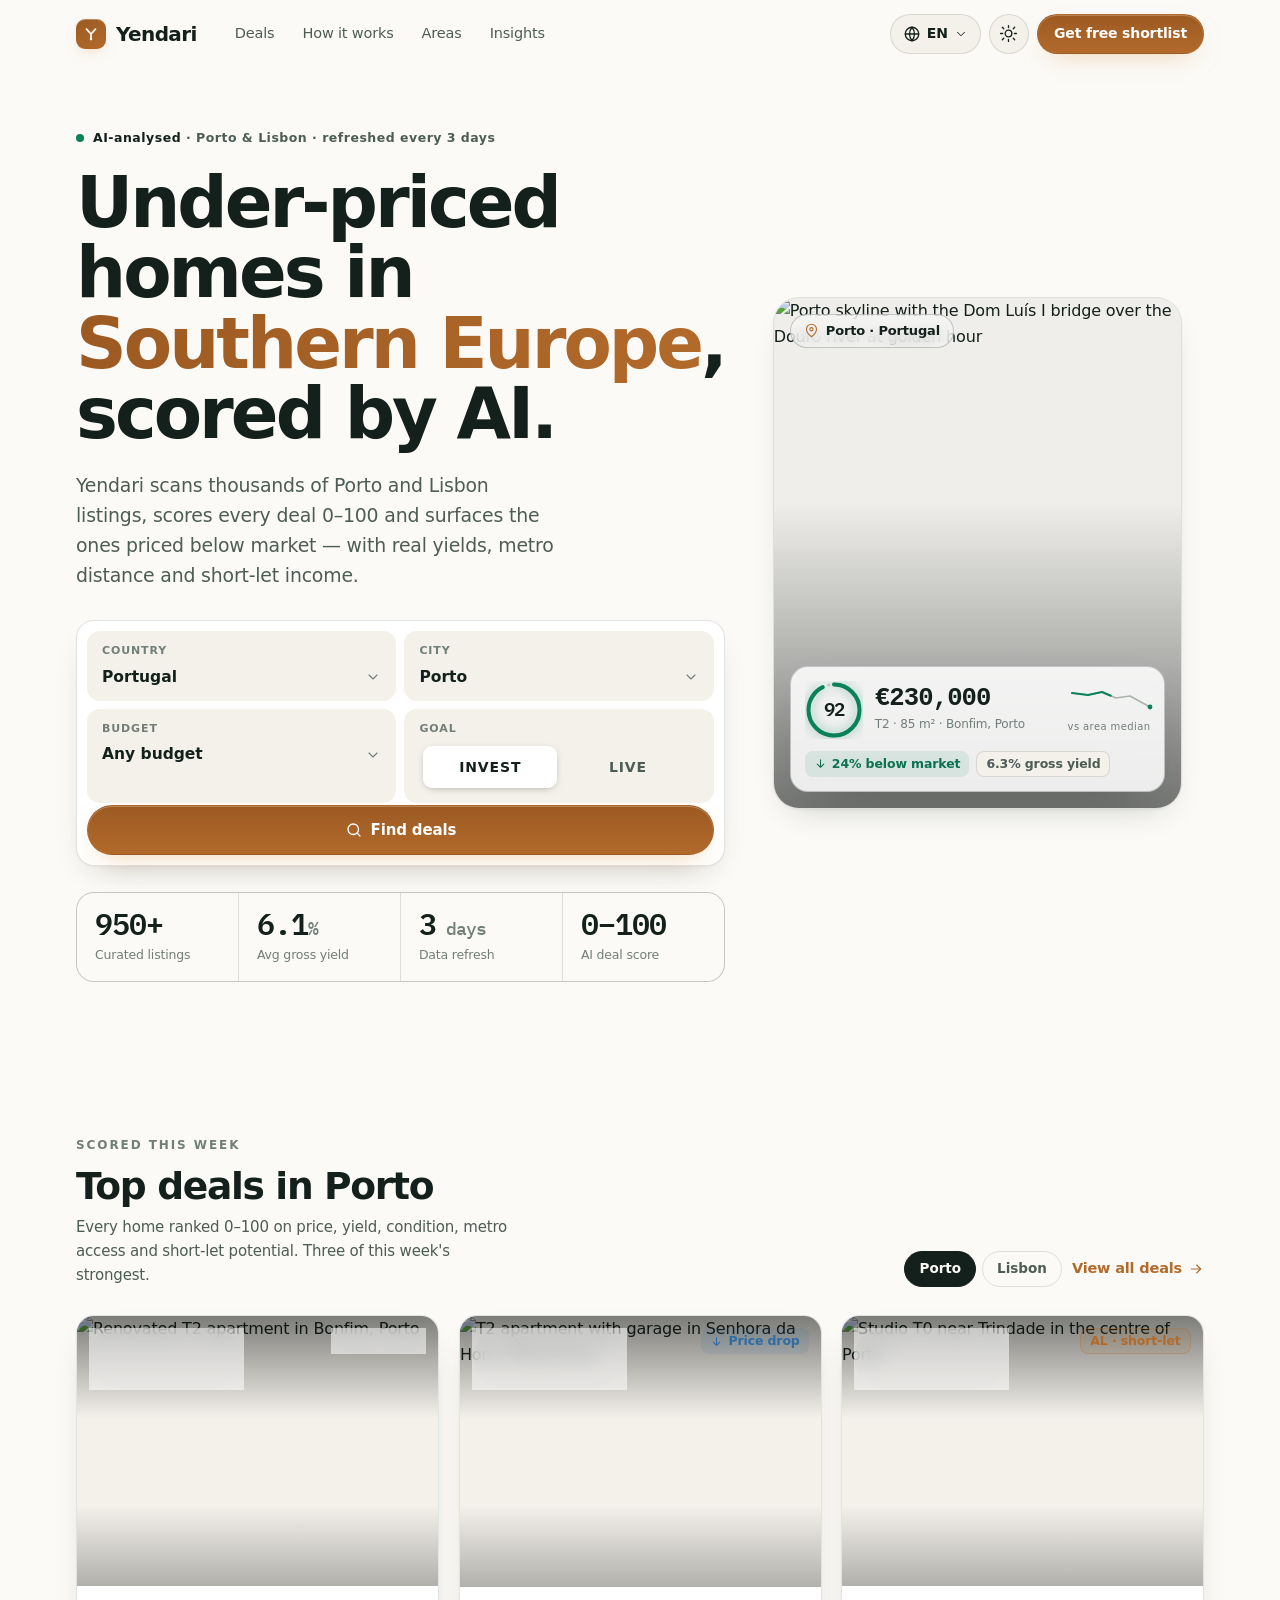
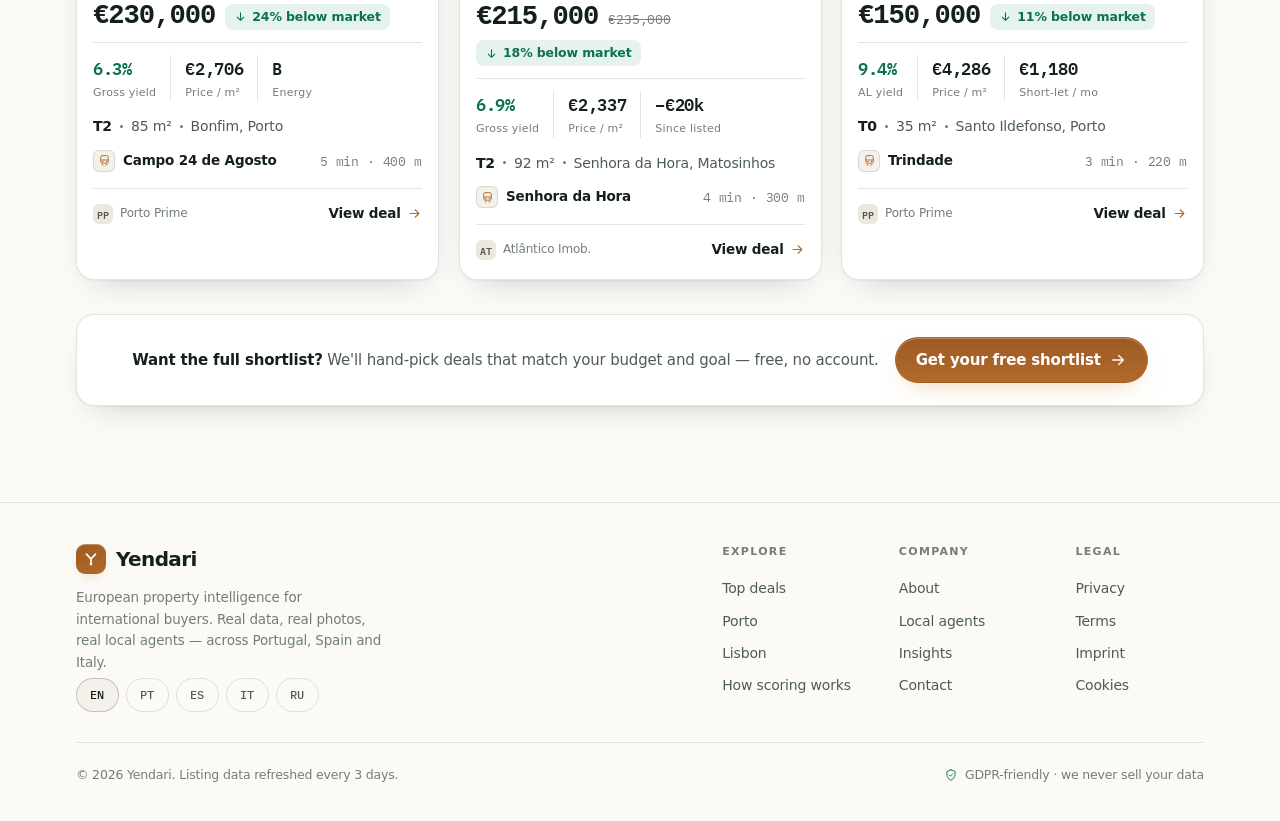
==== commit 676099c1: "Polish landing v1: signature score gauge, type, price hierarchy, copy - Score badge reworked into an" ====
--- a/web/index.html
+++ b/web/index.html
@@ -198,15 +198,15 @@
 .live b{color:var(--text)}
 
 .h1{
-  font-size:clamp(2.5rem,6.2vw,4.35rem);
-  line-height:1.02;font-weight:700;letter-spacing:-.035em;
-  margin-bottom:20px;
+  font-size:clamp(2.5rem,6.2vw,4.4rem);
+  line-height:1.0;font-weight:700;letter-spacing:-.042em;
+  text-wrap:balance;margin-bottom:20px;
 }
 .h1 .em{
   background:linear-gradient(95deg,var(--accent-strong),var(--accent));
   -webkit-background-clip:text;background-clip:text;color:transparent;
 }
-.lead{font-size:clamp(1rem,1.6vw,1.18rem);color:var(--text-2);max-width:38ch;margin-bottom:30px}
+.lead{font-size:clamp(1.02rem,1.6vw,1.18rem);color:var(--text-2);max-width:40ch;margin-bottom:30px;text-wrap:pretty}
 
 /* search panel */
 .search{
@@ -259,21 +259,23 @@
   backdrop-filter:blur(16px) saturate(1.3);-webkit-backdrop-filter:blur(16px) saturate(1.3);
   border:1px solid var(--border-strong);border-radius:var(--r-lg);padding:14px;box-shadow:var(--shadow-pop)}
 .float-top{display:flex;align-items:center;gap:12px}
-.float-top .price{font-size:1.5rem;font-weight:600;letter-spacing:-.03em;line-height:1}
+.float-top .price{font-size:1.6rem;font-weight:700;letter-spacing:-.035em;line-height:1}
 .float-top .sub{font-size:12px;color:var(--text-3);margin-top:3px}
 .spark{margin-left:auto;display:flex;flex-direction:column;align-items:flex-end;gap:4px}
 .spark svg{width:78px;height:30px;overflow:visible}
 .spark .lbl{font-size:10px;color:var(--text-3);letter-spacing:.04em}
 
-/* ============================================================ score badge (signature) */
-.score{position:relative;width:46px;height:46px;flex:none}
-.score svg{width:46px;height:46px;transform:rotate(-90deg)}
-.score .track{stroke:var(--border-strong);fill:none;stroke-width:3.4}
-.score .val{stroke:var(--ring-color,var(--pos));fill:none;stroke-width:3.4;stroke-linecap:round;
-  stroke-dasharray:var(--c);stroke-dashoffset:calc(var(--c) - var(--c) * var(--score) / 100)}
+/* ============================================================ score badge (signature gauge) */
+.score{position:relative;width:48px;height:48px;flex:none}
+.score svg{width:48px;height:48px;transform:rotate(-90deg)}
+.score .ticks{stroke:var(--border-strong);fill:none;stroke-width:2.4;stroke-linecap:round;
+  stroke-dasharray:.7 5.06;opacity:.75}                 /* 24 gauge ticks around r=22 (C≈138.2) */
+.score .val{stroke:var(--ring-color,var(--pos));fill:none;stroke-width:3.6;stroke-linecap:round;
+  stroke-dasharray:var(--c);stroke-dashoffset:calc(var(--c) - var(--c) * var(--score) / 100);
+  filter:drop-shadow(0 0 5px color-mix(in srgb,var(--ring-color,var(--pos)) 50%,transparent))}
 .score .num{position:absolute;inset:0;display:grid;place-items:center;
-  font-family:var(--ff-mono);font-size:15px;font-weight:600;letter-spacing:-.04em}
-.score.lg{width:54px;height:54px}.score.lg svg{width:54px;height:54px}.score.lg .num{font-size:17px}
+  font-family:var(--ff-mono);font-size:15.5px;font-weight:600;letter-spacing:-.05em}
+.score.lg{width:58px;height:58px}.score.lg svg{width:58px;height:58px}.score.lg .num{font-size:18.5px}
 
 /* chips */
 .chip{display:inline-flex;align-items:center;gap:5px;height:26px;padding:0 9px;border-radius:8px;
@@ -283,11 +285,12 @@
 .chip-info{background:var(--info-dim);color:var(--info)}
 .chip-al{background:var(--accent-dim);color:var(--accent);border:1px solid var(--accent-line)}
 .chip-ghost{background:var(--surface-2);color:var(--text-2);border:1px solid var(--border)}
+.chip-onmedia{background:var(--scrim);color:var(--text);border:1px solid var(--border-strong);backdrop-filter:blur(8px);-webkit-backdrop-filter:blur(8px)}
 
 /* ============================================================ section head */
 .section{padding-block:clamp(40px,6vw,72px)}
 .sec-head{display:flex;align-items:flex-end;justify-content:space-between;gap:20px;margin-bottom:28px;flex-wrap:wrap}
-.sec-head h2{font-size:clamp(1.6rem,3.2vw,2.3rem);font-weight:700;letter-spacing:-.03em;line-height:1.1}
+.sec-head h2{font-size:clamp(1.65rem,3.2vw,2.35rem);font-weight:700;letter-spacing:-.035em;line-height:1.08;text-wrap:balance}
 .sec-head p{color:var(--text-2);margin-top:8px;max-width:46ch;font-size:15px}
 .sec-head .right{display:flex;align-items:center;gap:10px}
 .filter-chips{display:flex;gap:6px}
@@ -316,12 +319,14 @@
 .media-tl .score-label{display:flex;flex-direction:column;line-height:1}
 .media-tl .score-label .t{font-size:9.5px;letter-spacing:.12em;text-transform:uppercase;color:var(--text-3);font-weight:600}
 .media-tl .score-label .d{font-size:12px;font-weight:600;margin-top:2px}
+.media-tl .score-label .d.hi{color:var(--pos-text)}
+.media-tl .score-label .d.mid{color:var(--warn)}
 .media-tr{position:absolute;right:12px;top:12px;z-index:2;display:flex;gap:6px}
 .media-bl{position:absolute;left:12px;bottom:12px;z-index:2}
 
 .card-body{padding:16px 16px 18px}
 .price-row{display:flex;align-items:baseline;gap:10px;flex-wrap:wrap}
-.price{font-size:1.55rem;font-weight:600;letter-spacing:-.03em;line-height:1}
+.price{font-size:1.7rem;font-weight:700;letter-spacing:-.038em;line-height:1}
 .price-old{font-family:var(--ff-mono);font-size:13px;color:var(--text-3);text-decoration:line-through}
 .metric-row{display:flex;align-items:center;gap:14px;margin-top:12px;padding-top:12px;border-top:1px solid var(--border)}
 .metric{display:flex;flex-direction:column;gap:2px}
@@ -461,7 +466,7 @@
             <span><b>AI-analysed</b> · Porto &amp; Lisbon · refreshed every 3 days</span>
           </div>
           <h1 class="h1 reveal d1">Under-priced homes in <span class="em">Southern&nbsp;Europe</span>, scored by AI.</h1>
-          <p class="lead reveal d2">Yendari scans thousands of Porto and Lisbon listings, scores every deal 0–100 and surfaces the ones priced below the local market — with real yields, metro distance and short-let income.</p>
+          <p class="lead reveal d2">Yendari scans thousands of Porto and Lisbon listings, scores every deal 0–100 and surfaces the ones priced below market — with real yields, metro distance and short-let income.</p>
 
           <form class="search reveal d2" id="searchForm" aria-label="Search properties">
             <div class="search-row two">
@@ -518,7 +523,7 @@
           <div class="stat-strip reveal d3" aria-label="Yendari at a glance">
             <div class="stat"><div class="v mono" data-count="1000" data-suffix="+">1,000+</div><div class="k">Curated listings</div></div>
             <div class="stat"><div class="v mono"><span data-count="6.4" data-dec="1">6.4</span><small>%</small></div><div class="k">Avg gross yield</div></div>
-            <div class="stat"><div class="v mono">3<small> days</small></div><div class="k">Refresh cadence</div></div>
+            <div class="stat"><div class="v mono">3<small> days</small></div><div class="k">Data refresh</div></div>
             <div class="stat"><div class="v mono">0–100</div><div class="k">AI deal score</div></div>
           </div>
         </div>
@@ -535,7 +540,7 @@
           <div class="float-card">
             <div class="float-top">
               <div class="score lg" style="--c:138.2;--score:92;--ring-color:var(--pos)" role="img" aria-label="Deal score 92 out of 100">
-                <svg viewBox="0 0 50 50" aria-hidden="true"><circle class="track" cx="25" cy="25" r="22"/><circle class="val" cx="25" cy="25" r="22"/></svg>
+                <svg viewBox="0 0 50 50" aria-hidden="true"><circle class="ticks" cx="25" cy="25" r="22"/><circle class="val" cx="25" cy="25" r="22"/></svg>
                 <span class="num mono">92</span>
               </div>
               <div>
@@ -589,13 +594,13 @@
             <img src="https://aicraftpin.com/img/3578" alt="Renovated T2 apartment in Bonfim, Porto" width="480" height="360" loading="lazy">
             <div class="media-tl">
               <span class="score" style="--c:138.2;--score:92;--ring-color:var(--pos)" role="img" aria-label="Deal score 92 out of 100">
-                <svg viewBox="0 0 50 50" aria-hidden="true"><circle class="track" cx="25" cy="25" r="22"/><circle class="val" cx="25" cy="25" r="22"/></svg>
+                <svg viewBox="0 0 50 50" aria-hidden="true"><circle class="ticks" cx="25" cy="25" r="22"/><circle class="val" cx="25" cy="25" r="22"/></svg>
                 <span class="num mono">92</span>
               </span>
-              <span class="score-label"><span class="t">Deal score</span><span class="d">Excellent</span></span>
+              <span class="score-label"><span class="t">Deal score</span><span class="d hi">Excellent</span></span>
             </div>
             <div class="media-tr">
-              <span class="chip chip-ghost" style="background:var(--scrim);color:var(--text);border:1px solid var(--border-strong);backdrop-filter:blur(8px)">Renovated</span>
+              <span class="chip chip-onmedia">Renovated</span>
             </div>
           </div>
           <div class="card-body">
@@ -628,10 +633,10 @@
             <img src="https://aicraftpin.com/img/1277" alt="T2 apartment with garage in Senhora da Hora, Matosinhos" width="480" height="360" loading="lazy">
             <div class="media-tl">
               <span class="score" style="--c:138.2;--score:88;--ring-color:var(--pos)" role="img" aria-label="Deal score 88 out of 100">
-                <svg viewBox="0 0 50 50" aria-hidden="true"><circle class="track" cx="25" cy="25" r="22"/><circle class="val" cx="25" cy="25" r="22"/></svg>
+                <svg viewBox="0 0 50 50" aria-hidden="true"><circle class="ticks" cx="25" cy="25" r="22"/><circle class="val" cx="25" cy="25" r="22"/></svg>
                 <span class="num mono">88</span>
               </span>
-              <span class="score-label"><span class="t">Deal score</span><span class="d">Excellent</span></span>
+              <span class="score-label"><span class="t">Deal score</span><span class="d hi">Excellent</span></span>
             </div>
             <div class="media-tr">
               <span class="chip chip-info"><svg class="icon" viewBox="0 0 24 24" aria-hidden="true"><path d="M12 5v14m0 0-6-6m6 6 6-6"/></svg>Price drop</span>
@@ -667,11 +672,11 @@
           <div class="card-media">
             <img src="https://aicraftpin.com/img/3578/1" alt="Studio T0 near Trindade in the centre of Porto" width="480" height="360" loading="lazy">
             <div class="media-tl">
-              <span class="score" style="--c:138.2;--score:84;--ring-color:var(--accent)" role="img" aria-label="Deal score 84 out of 100">
-                <svg viewBox="0 0 50 50" aria-hidden="true"><circle class="track" cx="25" cy="25" r="22"/><circle class="val" cx="25" cy="25" r="22"/></svg>
+              <span class="score" style="--c:138.2;--score:84;--ring-color:var(--warn)" role="img" aria-label="Deal score 84 out of 100">
+                <svg viewBox="0 0 50 50" aria-hidden="true"><circle class="ticks" cx="25" cy="25" r="22"/><circle class="val" cx="25" cy="25" r="22"/></svg>
                 <span class="num mono">84</span>
               </span>
-              <span class="score-label"><span class="t">Deal score</span><span class="d">Strong</span></span>
+              <span class="score-label"><span class="t">Deal score</span><span class="d mid">Strong</span></span>
             </div>
             <div class="media-tr">
               <span class="chip chip-al" title="Short-let (Alojamento Local) licence">AL · short-let</span>
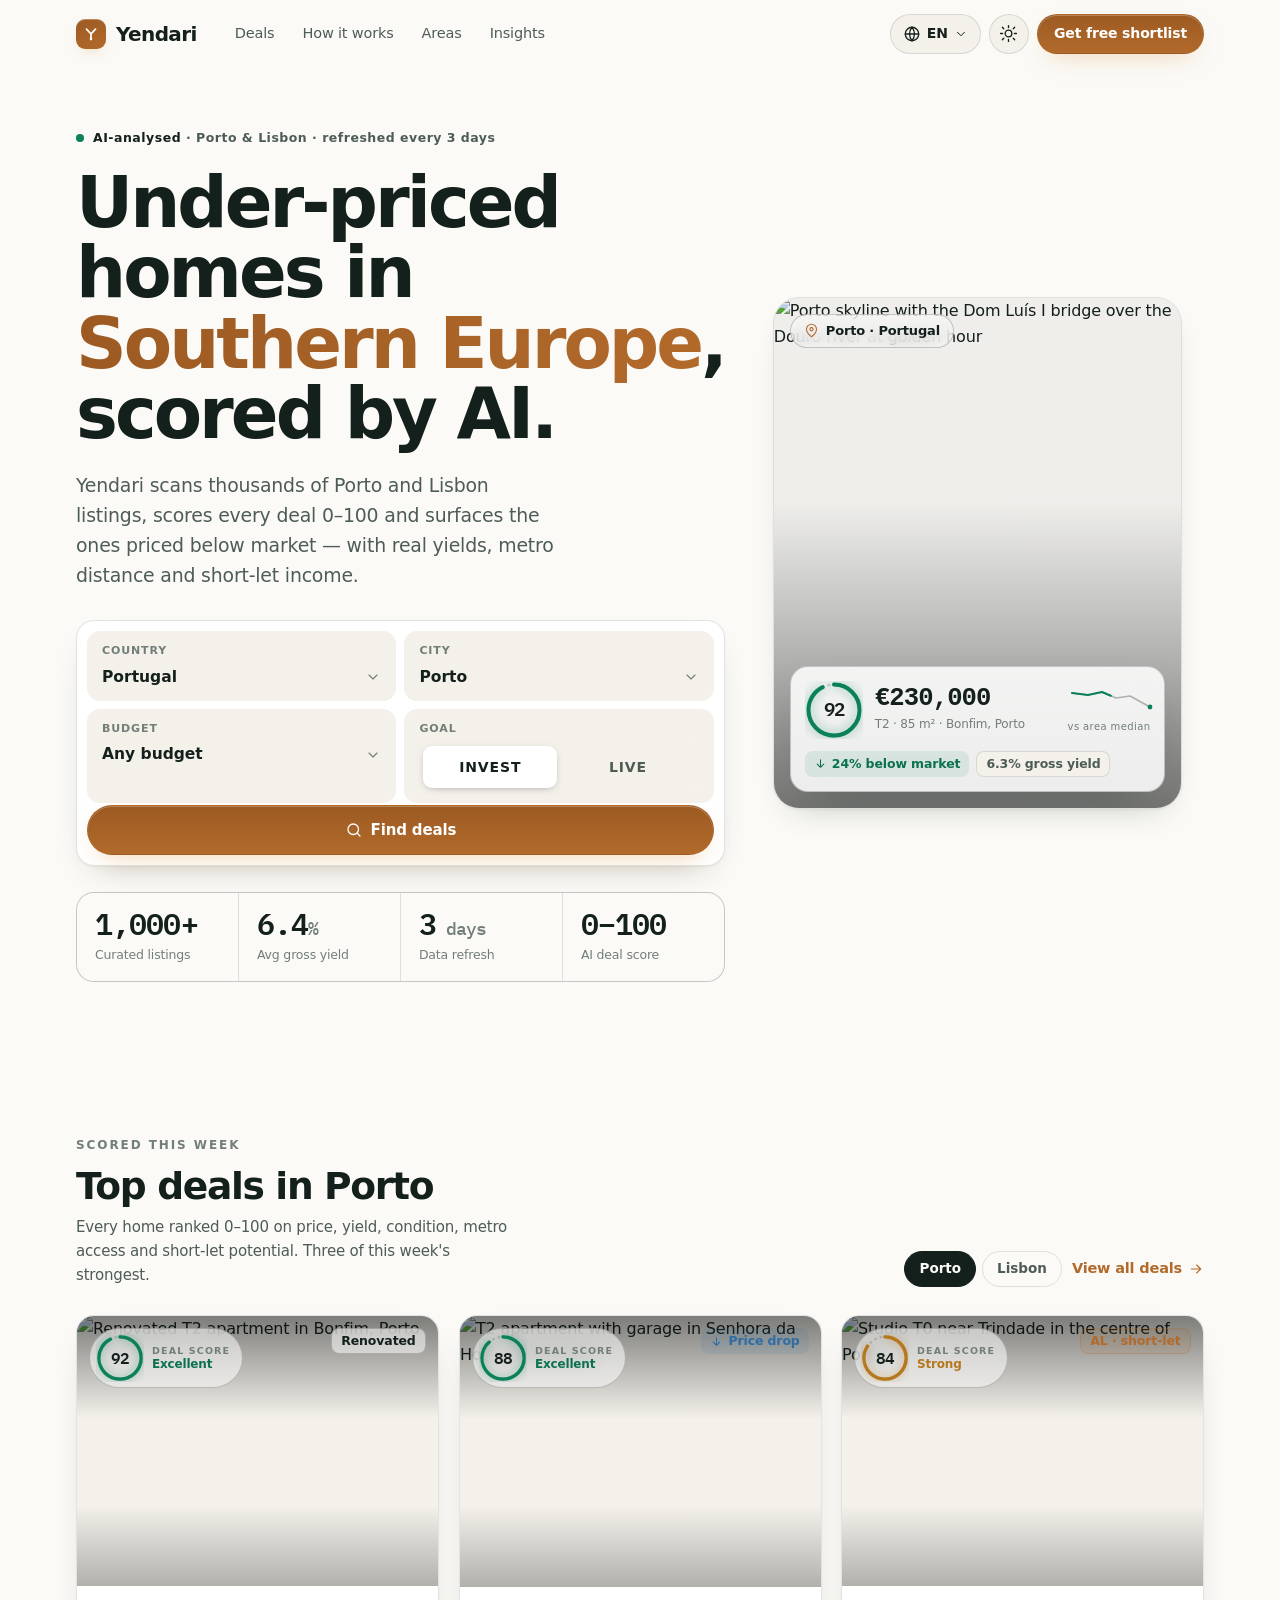
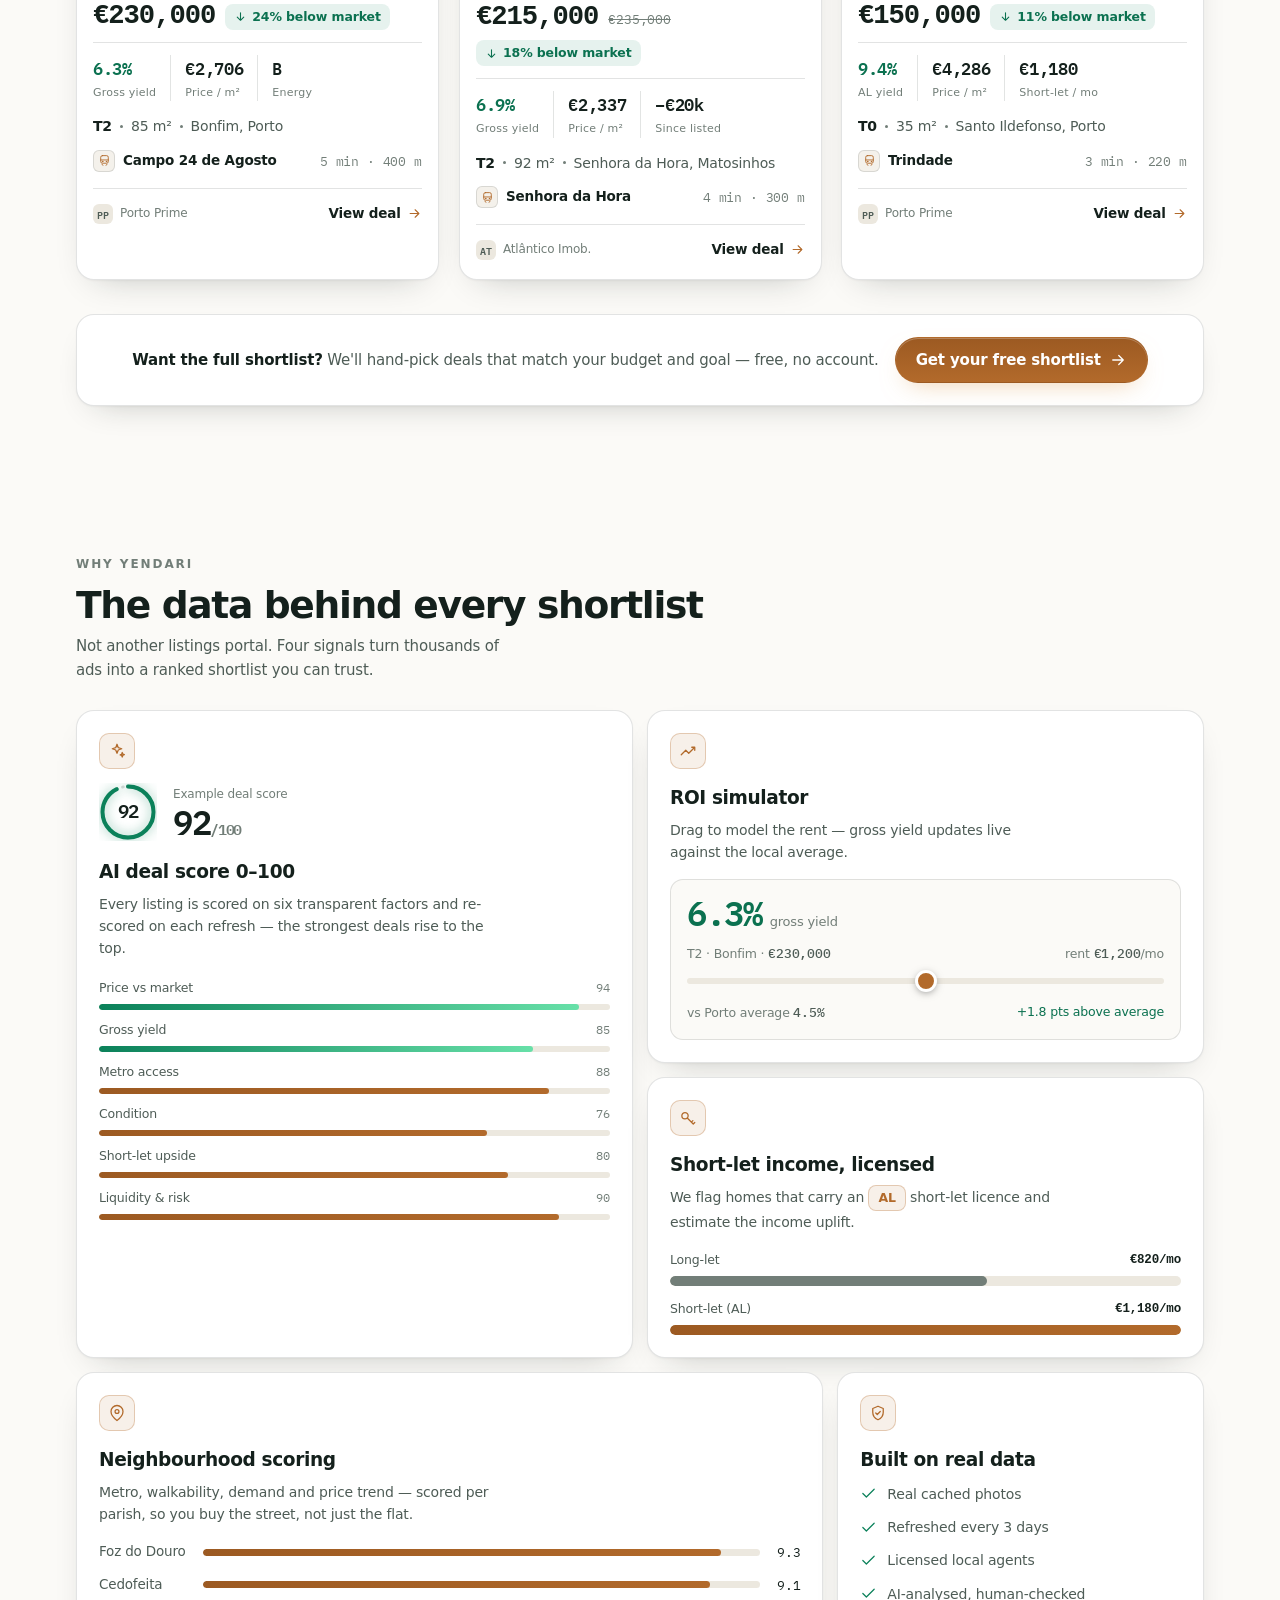
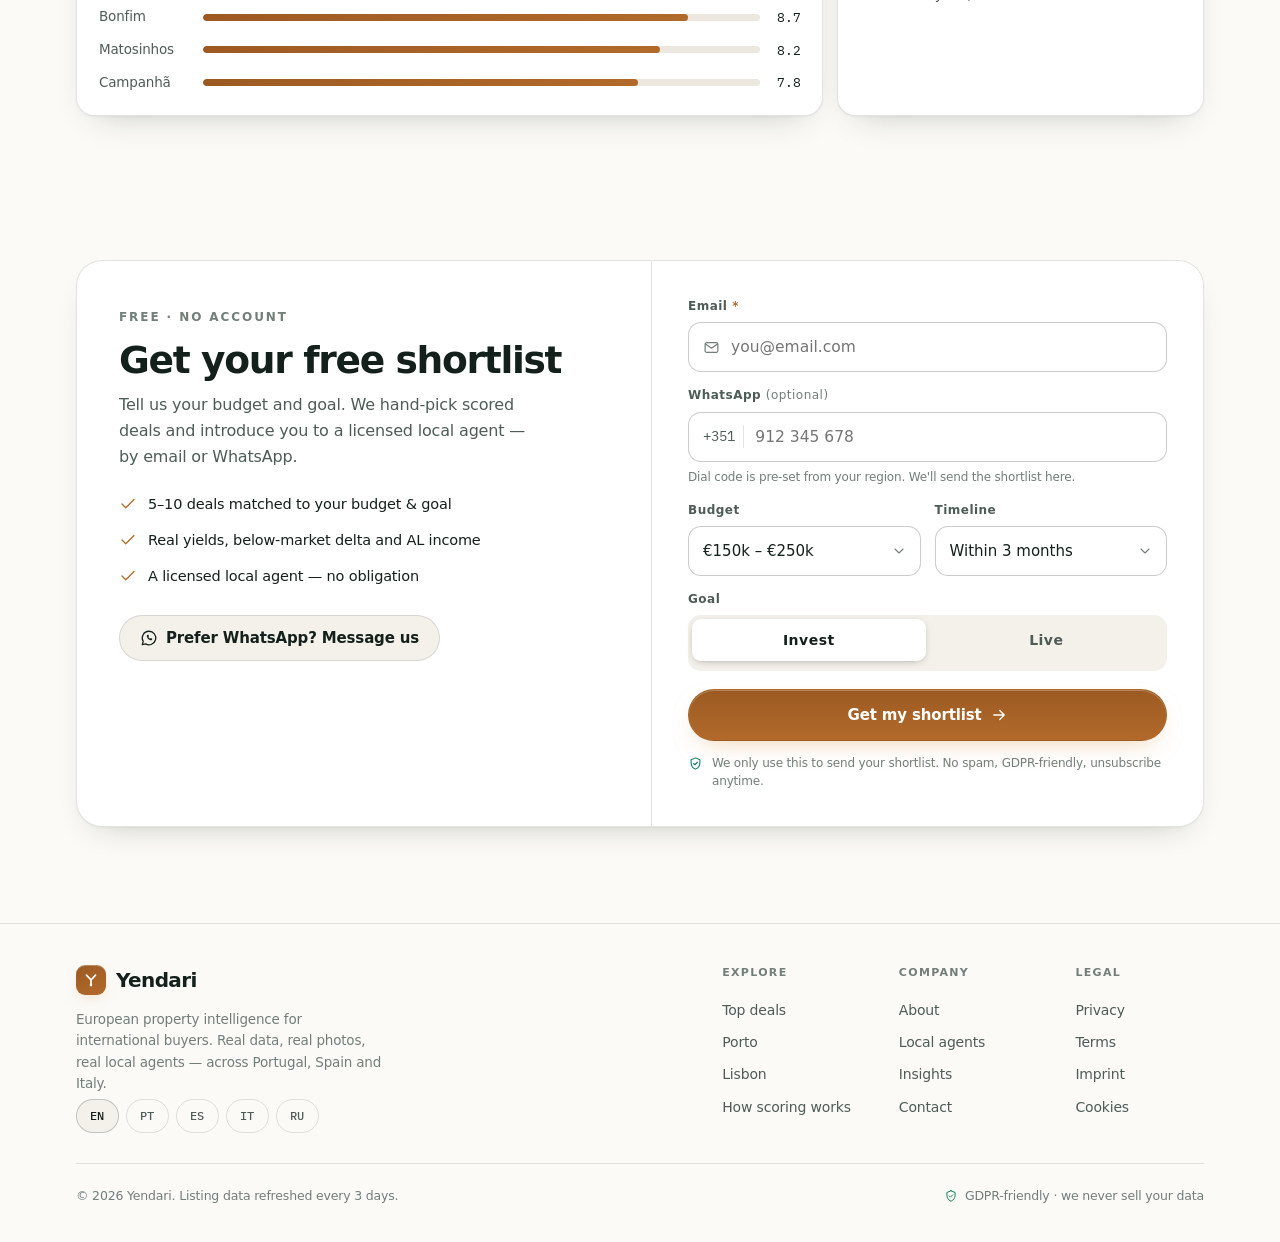
==== commit e1376e73: "Add "Why Yendari" bento + lead capture — completes landing v1 Fills the two missing blocks so the fu" ====
--- a/web/index.html
+++ b/web/index.html
@@ -40,6 +40,7 @@
   --pos-text:#79E6B4;
   --pos-dim:rgba(63,208,139,.13);
   --warn:#F2B45B;
+  --neg:#F2786B;
   --info:#7FB5E6;
   --info-dim:rgba(127,181,230,.14);
   /* effects */
@@ -75,6 +76,7 @@
   --pos-text:#0B7150;
   --pos-dim:rgba(11,129,90,.10);
   --warn:#B5781E;
+  --neg:#C8442F;
   --info:#2E6CA3;
   --info-dim:rgba(46,108,163,.10);
   --shadow-card:0 1px 2px rgba(20,30,26,.04), 0 14px 34px -20px rgba(20,30,26,.30);
@@ -376,6 +378,104 @@
 .foot-bottom .gdpr{display:inline-flex;align-items:center;gap:7px}
 .foot-bottom .gdpr .icon{width:14px;height:14px;color:var(--pos)}
 
+/* ============================================================ why / bento */
+.bento{display:grid;grid-template-columns:1fr;gap:14px}
+.tile{position:relative;background:var(--surface);border:1px solid var(--border);border-radius:var(--r-lg);
+  padding:22px;box-shadow:var(--shadow-card);transition:border-color .2s ease}
+.tile:hover{border-color:var(--border-strong)}
+.tile .ic{width:36px;height:36px;border-radius:10px;display:grid;place-items:center;
+  background:var(--accent-dim);border:1px solid var(--accent-line);margin-bottom:14px}
+.tile .ic .icon{width:18px;height:18px;color:var(--accent)}
+.tile h3{font-size:1.16rem;font-weight:700;letter-spacing:-.02em;margin-bottom:6px}
+.tile .tdesc{font-size:14px;color:var(--text-2);max-width:44ch}
+.tile .tdesc .chip{vertical-align:baseline}
+
+.scorehead{display:flex;align-items:center;gap:16px;margin-bottom:16px}
+.scorehead .meta .lbl{font-size:12px;color:var(--text-3)}
+.scorehead .meta .big{font-family:var(--ff-mono);font-size:2.1rem;font-weight:600;letter-spacing:-.04em;line-height:1.05}
+.scorehead .meta .big small{font-size:.46em;color:var(--text-3)}
+
+.factors{margin-top:18px;display:grid;gap:10px}
+.fbar{display:grid;grid-template-columns:1fr auto;gap:6px 10px;align-items:center}
+.fbar .fl{font-size:12.5px;color:var(--text-2)}
+.fbar .fv{font-family:var(--ff-mono);font-size:12px;color:var(--text-3)}
+.fbar .ftrack{grid-column:1/-1;height:6px;border-radius:99px;background:var(--surface-3);overflow:hidden}
+.fbar .ffill{display:block;height:100%;border-radius:99px;background:linear-gradient(90deg,var(--accent-strong),var(--accent))}
+.fbar .ffill.pos{background:linear-gradient(90deg,var(--pos),#67e0a8)}
+
+.roi-figure{margin-top:16px;background:var(--bg);border:1px solid var(--border);border-radius:var(--r);padding:16px}
+.roi-num{display:flex;align-items:baseline;gap:8px}
+.roi-num .big{font-family:var(--ff-mono);font-size:2.1rem;font-weight:600;letter-spacing:-.04em;color:var(--pos-text);line-height:1}
+.roi-num .cap{font-size:13px;color:var(--text-3)}
+.roi-row{display:flex;justify-content:space-between;gap:10px;font-size:12.5px;color:var(--text-3);margin-top:10px}
+.roi-row b{color:var(--text-2);font-family:var(--ff-mono);font-weight:500}
+input[type=range]{-webkit-appearance:none;appearance:none;width:100%;height:6px;border-radius:99px;background:var(--surface-3);margin-top:14px;cursor:pointer}
+input[type=range]::-webkit-slider-thumb{-webkit-appearance:none;width:22px;height:22px;border-radius:50%;background:var(--accent);border:3px solid var(--bg-elev);box-shadow:0 2px 8px -2px rgba(0,0,0,.5);cursor:pointer}
+input[type=range]::-moz-range-thumb{width:22px;height:22px;border:3px solid var(--bg-elev);border-radius:50%;background:var(--accent);cursor:pointer}
+input[type=range]:focus-visible{outline:none}
+input[type=range]:focus-visible::-webkit-slider-thumb{box-shadow:var(--ring)}
+input[type=range]:focus-visible::-moz-range-thumb{box-shadow:var(--ring)}
+
+.cmp{margin-top:16px;display:grid;gap:13px}
+.cmp .clab{display:flex;justify-content:space-between;font-size:12.5px;color:var(--text-2);margin-bottom:6px}
+.cmp .clab b{font-family:var(--ff-mono);color:var(--text)}
+.cmp .cbar{height:10px;border-radius:99px;background:var(--surface-3);overflow:hidden}
+.cmp .cbar i{display:block;height:100%;border-radius:99px}
+.cmp .long i{background:var(--text-3)}
+.cmp .short i{background:linear-gradient(90deg,var(--accent-strong),var(--accent))}
+
+.areas{margin-top:16px;display:grid;gap:11px}
+.arow{display:flex;align-items:center;gap:12px}
+.arow .an{font-size:13.5px;width:92px;flex:none;color:var(--text-2)}
+.arow .atrack{flex:1;height:7px;border-radius:99px;background:var(--surface-3);overflow:hidden}
+.arow .afill{display:block;height:100%;border-radius:99px;background:linear-gradient(90deg,var(--accent-strong),var(--accent))}
+.arow .av{font-family:var(--ff-mono);font-size:12.5px;color:var(--text);width:28px;text-align:right}
+
+.trust-list{list-style:none;padding:0;margin:8px 0 0;display:grid;gap:11px}
+.trust-list li{display:flex;align-items:center;gap:10px;font-size:14px;color:var(--text-2)}
+.trust-list .icon{width:17px;height:17px;color:var(--pos);flex:none}
+
+/* ============================================================ lead capture */
+.lead-sec{padding-block:clamp(40px,6vw,72px)}
+.lead-wrap{display:grid;grid-template-columns:1fr;
+  background:var(--surface);border:1px solid var(--border);border-radius:var(--r-xl);overflow:hidden;box-shadow:var(--shadow-card)}
+.lead-aside{padding:clamp(26px,4vw,42px)}
+.lead-aside h2{font-size:clamp(1.7rem,3vw,2.35rem);font-weight:700;letter-spacing:-.035em;line-height:1.05;text-wrap:balance}
+.lead-aside .sub{color:var(--text-2);margin-top:12px;max-width:42ch}
+.lead-aside .what{list-style:none;padding:0;margin:24px 0 0;display:grid;gap:13px}
+.lead-aside .what li{display:flex;gap:11px;font-size:14.5px;color:var(--text)}
+.lead-aside .what .icon{width:18px;height:18px;color:var(--accent);flex:none;margin-top:2px}
+.lead-aside .wa{margin-top:26px}
+.lead-form{background:var(--bg-elev);border-top:1px solid var(--border);padding:clamp(24px,4vw,36px)}
+.fgrid{display:grid;grid-template-columns:1fr;gap:14px}
+.lf-field label{display:block;font-size:12px;font-weight:600;letter-spacing:.04em;color:var(--text-2);margin-bottom:6px}
+.lf-field label .req{color:var(--accent)}
+.lf-input{display:flex;align-items:center;gap:9px;background:var(--surface);border:1px solid var(--border-strong);
+  border-radius:var(--r);padding:0 14px;height:50px;transition:border-color .15s,box-shadow .15s}
+.lf-input:focus-within{border-color:var(--accent);box-shadow:var(--ring)}
+.lf-input .icon{width:17px;height:17px;color:var(--text-3);flex:none}
+.lf-input .dial{font-family:var(--ff-mono);font-size:14px;color:var(--text-2);padding-right:9px;border-right:1px solid var(--border)}
+.lf-input input{border:0;background:none;width:100%;height:100%;font-size:15.5px;outline:none;min-width:0}
+.lf-field.invalid .lf-input{border-color:var(--neg)}
+.lf-err{font-size:12.5px;color:var(--neg);margin-top:6px;display:none}
+.lf-field.invalid .lf-err{display:block}
+.lf-help{font-size:12px;color:var(--text-3);margin-top:6px}
+.lf-select{position:relative}
+.lf-select select{appearance:none;-webkit-appearance:none;width:100%;height:50px;background:var(--surface);
+  border:1px solid var(--border-strong);border-radius:var(--r);padding:0 38px 0 14px;font-size:15px;font-weight:500;cursor:pointer;color:var(--text)}
+.lf-select select:focus-visible{border-color:var(--accent);box-shadow:var(--ring);outline:none}
+.lf-select .caret{position:absolute;right:14px;top:50%;transform:translateY(-50%);width:16px;height:16px;color:var(--text-3);pointer-events:none}
+.lead-form .btn{width:100%;height:52px;margin-top:4px}
+.lead-form .gdpr{display:flex;align-items:flex-start;gap:9px;font-size:12px;color:var(--text-3);margin-top:14px;line-height:1.45}
+.lead-form .gdpr .icon{width:15px;height:15px;color:var(--pos);flex:none;margin-top:1px}
+.form-done{display:none;flex-direction:column;align-items:center;text-align:center;gap:12px;padding:30px 10px}
+.form-done .badge{width:62px;height:62px;border-radius:50%;display:grid;place-items:center;background:var(--pos-dim);color:var(--pos-text)}
+.form-done .badge .icon{width:30px;height:30px;stroke-width:2.4}
+.form-done h3{font-size:1.3rem;font-weight:700}
+.form-done p{font-size:14.5px;color:var(--text-2);max-width:34ch}
+.is-sent form{display:none}
+.is-sent .form-done{display:flex}
+
 /* ============================================================ reveal / motion */
 @media (prefers-reduced-motion:no-preference){
   .reveal{opacity:0;transform:translateY(18px);transition:opacity .6s ease,transform .6s cubic-bezier(.2,.7,.2,1)}
@@ -403,6 +503,19 @@
 }
 @media (min-width:1120px){
   .deals-grid{grid-template-columns:repeat(3,1fr)}
+}
+@media (min-width:540px){ .fgrid.two{grid-template-columns:1fr 1fr} }
+@media (min-width:760px){
+  .bento{grid-template-columns:repeat(6,1fr)}
+  .bento .tile-a{grid-column:span 6}
+  .bento .tile-b,.bento .tile-c{grid-column:span 3}
+  .bento .tile-d{grid-column:span 4}
+  .bento .tile-e{grid-column:span 2}
+}
+@media (min-width:1000px){
+  .bento .tile-a{grid-column:span 3;grid-row:span 2}
+  .lead-wrap{grid-template-columns:1.04fr 1fr}
+  .lead-form{border-top:0;border-left:1px solid var(--border)}
 }
 </style>
 </head>
@@ -716,10 +829,186 @@
       </div>
     </div>
   </section>
+<!-- ============================ WHY (BENTO) ============================ -->
+  <section class="section" id="why" aria-labelledby="why-h">
+    <div class="container">
+      <div class="sec-head">
+        <div class="reveal">
+          <span class="eyebrow">Why Yendari</span>
+          <h2 id="why-h" style="margin-top:10px">The data behind every shortlist</h2>
+          <p>Not another listings portal. Four signals turn thousands of ads into a ranked shortlist you can trust.</p>
+        </div>
+      </div>
+
+      <div class="bento">
+        <!-- A — AI deal score -->
+        <article class="tile tile-a reveal">
+          <div class="ic"><svg class="icon" viewBox="0 0 24 24" aria-hidden="true"><path d="M12 3l1.7 4.6L18.3 9l-4.6 1.7L12 15l-1.7-4.3L5.7 9l4.6-1.4z"/><path d="M19 14l.8 2 2 .8-2 .8L19 20l-.8-2-2-.8 2-.8z"/></svg></div>
+          <div class="scorehead">
+            <span class="score lg" style="--c:138.2;--score:92;--ring-color:var(--pos)" role="img" aria-label="Example deal score 92 out of 100">
+              <svg viewBox="0 0 50 50" aria-hidden="true"><circle class="ticks" cx="25" cy="25" r="22"/><circle class="val" cx="25" cy="25" r="22"/></svg>
+              <span class="num mono">92</span>
+            </span>
+            <div class="meta"><div class="lbl">Example deal score</div><div class="big">92<small>/100</small></div></div>
+          </div>
+          <h3>AI deal score 0–100</h3>
+          <p class="tdesc">Every listing is scored on six transparent factors and re-scored on each refresh — the strongest deals rise to the top.</p>
+          <div class="factors">
+            <div class="fbar"><span class="fl">Price vs market</span><span class="fv mono">94</span><span class="ftrack"><i class="ffill pos" style="width:94%"></i></span></div>
+            <div class="fbar"><span class="fl">Gross yield</span><span class="fv mono">85</span><span class="ftrack"><i class="ffill pos" style="width:85%"></i></span></div>
+            <div class="fbar"><span class="fl">Metro access</span><span class="fv mono">88</span><span class="ftrack"><i class="ffill" style="width:88%"></i></span></div>
+            <div class="fbar"><span class="fl">Condition</span><span class="fv mono">76</span><span class="ftrack"><i class="ffill" style="width:76%"></i></span></div>
+            <div class="fbar"><span class="fl">Short-let upside</span><span class="fv mono">80</span><span class="ftrack"><i class="ffill" style="width:80%"></i></span></div>
+            <div class="fbar"><span class="fl">Liquidity &amp; risk</span><span class="fv mono">90</span><span class="ftrack"><i class="ffill" style="width:90%"></i></span></div>
+          </div>
+        </article>
+
+        <!-- B — ROI simulator -->
+        <article class="tile tile-b reveal d1">
+          <div class="ic"><svg class="icon" viewBox="0 0 24 24" aria-hidden="true"><path d="M3 17l6-6 4 4 7-7"/><path d="M17 7h4v4"/></svg></div>
+          <h3>ROI simulator</h3>
+          <p class="tdesc">Drag to model the rent — gross yield updates live against the local average.</p>
+          <div class="roi-figure">
+            <div class="roi-num"><span class="big mono" id="roiYield">6.3%</span><span class="cap">gross yield</span></div>
+            <div class="roi-row"><span>T2 · Bonfim · <b>€230,000</b></span><span>rent <b id="roiRent">€1,200</b>/mo</span></div>
+            <label for="roiSlider" class="visually-hidden">Monthly rent estimate</label>
+            <input type="range" id="roiSlider" min="700" max="1700" step="25" value="1200" aria-describedby="roiYield roiVerdict">
+            <div class="roi-row"><span>vs Porto average <b>4.5%</b></span><span id="roiVerdict" aria-live="polite">+1.8 pts above average</span></div>
+          </div>
+        </article>
+
+        <!-- C — short-let AL income -->
+        <article class="tile tile-c reveal d2">
+          <div class="ic"><svg class="icon" viewBox="0 0 24 24" aria-hidden="true"><circle cx="8" cy="9" r="4.2"/><path d="M11 12l8 8M16.5 17.5l2-2M19 20l2-2"/></svg></div>
+          <h3>Short-let income, licensed</h3>
+          <p class="tdesc">We flag homes that carry an <span class="chip chip-al" title="Alojamento Local — short-let licence">AL</span> short-let licence and estimate the income uplift.</p>
+          <div class="cmp">
+            <div class="crow long"><div class="clab"><span>Long-let</span><b>€820/mo</b></div><div class="cbar"><i style="width:62%"></i></div></div>
+            <div class="crow short"><div class="clab"><span>Short-let (AL)</span><b>€1,180/mo</b></div><div class="cbar"><i style="width:100%"></i></div></div>
+          </div>
+        </article>
+
+        <!-- D — neighbourhood scoring -->
+        <article class="tile tile-d reveal">
+          <div class="ic"><svg class="icon" viewBox="0 0 24 24" aria-hidden="true"><path d="M20 10c0 6-8 12-8 12s-8-6-8-12a8 8 0 0 1 16 0Z"/><circle cx="12" cy="10" r="2.6"/></svg></div>
+          <h3>Neighbourhood scoring</h3>
+          <p class="tdesc">Metro, walkability, demand and price trend — scored per parish, so you buy the street, not just the flat.</p>
+          <div class="areas">
+            <div class="arow"><span class="an">Foz do Douro</span><span class="atrack"><i class="afill" style="width:93%"></i></span><span class="av mono">9.3</span></div>
+            <div class="arow"><span class="an">Cedofeita</span><span class="atrack"><i class="afill" style="width:91%"></i></span><span class="av mono">9.1</span></div>
+            <div class="arow"><span class="an">Bonfim</span><span class="atrack"><i class="afill" style="width:87%"></i></span><span class="av mono">8.7</span></div>
+            <div class="arow"><span class="an">Matosinhos</span><span class="atrack"><i class="afill" style="width:82%"></i></span><span class="av mono">8.2</span></div>
+            <div class="arow"><span class="an">Campanhã</span><span class="atrack"><i class="afill" style="width:78%"></i></span><span class="av mono">7.8</span></div>
+          </div>
+        </article>
+
+        <!-- E — trust -->
+        <article class="tile tile-e reveal d1">
+          <div class="ic"><svg class="icon" viewBox="0 0 24 24" aria-hidden="true"><path d="M12 3l7 3v5c0 4.5-3 8.3-7 10-4-1.7-7-5.5-7-10V6l7-3Z"/><path d="m9 12 2 2 4-4"/></svg></div>
+          <h3>Built on real data</h3>
+          <ul class="trust-list">
+            <li><svg class="icon" viewBox="0 0 24 24" aria-hidden="true"><path d="M20 6 9 17l-5-5"/></svg>Real cached photos</li>
+            <li><svg class="icon" viewBox="0 0 24 24" aria-hidden="true"><path d="M20 6 9 17l-5-5"/></svg>Refreshed every 3 days</li>
+            <li><svg class="icon" viewBox="0 0 24 24" aria-hidden="true"><path d="M20 6 9 17l-5-5"/></svg>Licensed local agents</li>
+            <li><svg class="icon" viewBox="0 0 24 24" aria-hidden="true"><path d="M20 6 9 17l-5-5"/></svg>AI-analysed, human-checked</li>
+          </ul>
+        </article>
+      </div>
+    </div>
+  </section>
+
+  <!-- ============================ LEAD CAPTURE ============================ -->
+  <section class="lead-sec" id="lead" aria-labelledby="lead-h">
+    <div class="container">
+      <div class="lead-wrap" id="leadWrap">
+        <div class="lead-aside">
+          <span class="eyebrow">Free · no account</span>
+          <h2 id="lead-h" style="margin-top:12px">Get your free shortlist</h2>
+          <p class="sub">Tell us your budget and goal. We hand-pick scored deals and introduce you to a licensed local agent — by email or WhatsApp.</p>
+          <ul class="what">
+            <li><svg class="icon" viewBox="0 0 24 24" aria-hidden="true"><path d="M20 6 9 17l-5-5"/></svg>5–10 deals matched to your budget &amp; goal</li>
+            <li><svg class="icon" viewBox="0 0 24 24" aria-hidden="true"><path d="M20 6 9 17l-5-5"/></svg>Real yields, below-market delta and AL income</li>
+            <li><svg class="icon" viewBox="0 0 24 24" aria-hidden="true"><path d="M20 6 9 17l-5-5"/></svg>A licensed local agent — no obligation</li>
+          </ul>
+          <a class="btn btn-ghost wa" href="https://wa.me/351900000000" aria-label="Message Yendari on WhatsApp">
+            <svg class="icon" viewBox="0 0 24 24" aria-hidden="true"><path d="M12 3a9 9 0 0 0-7.7 13.7L3 21l4.5-1.2A9 9 0 1 0 12 3Z"/><path d="M9 8.5c0 3.5 3 6.5 6.5 6.5l1.1-1.9-2.3-1-.9.9c-1-.5-1.9-1.4-2.3-2.4l.9-.9-1-2.3z" fill="currentColor" stroke="none"/></svg>
+            Prefer WhatsApp? Message us
+          </a>
+        </div>
+
+        <div class="lead-form">
+          <form id="leadForm" novalidate>
+            <div class="fgrid">
+              <div class="lf-field" id="ff-email">
+                <label for="le-email">Email <span class="req" aria-hidden="true">*</span></label>
+                <div class="lf-input">
+                  <svg class="icon" viewBox="0 0 24 24" aria-hidden="true"><rect x="3" y="5" width="18" height="14" rx="2.5"/><path d="m3.5 7 8.5 6 8.5-6"/></svg>
+                  <input id="le-email" name="email" type="email" autocomplete="email" inputmode="email" placeholder="you@email.com" required aria-required="true" aria-describedby="err-email">
+                </div>
+                <div class="lf-err" id="err-email" role="alert">Please enter a valid email address.</div>
+              </div>
+              <div class="lf-field">
+                <label for="le-phone">WhatsApp <span style="color:var(--text-3);font-weight:500">(optional)</span></label>
+                <div class="lf-input">
+                  <span class="dial">+351</span>
+                  <input id="le-phone" name="phone" type="tel" autocomplete="tel-national" inputmode="tel" placeholder="912 345 678">
+                </div>
+                <div class="lf-help">Dial code is pre-set from your region. We'll send the shortlist here.</div>
+              </div>
+            </div>
+
+            <div class="fgrid two" style="margin-top:14px">
+              <div class="lf-field">
+                <label for="le-budget">Budget</label>
+                <div class="lf-select">
+                  <select id="le-budget" name="budget">
+                    <option>Any budget</option><option>Up to €150k</option><option selected>€150k – €250k</option><option>€250k – €400k</option><option>€400k+</option>
+                  </select>
+                  <svg class="icon caret" viewBox="0 0 24 24" aria-hidden="true"><path d="m6 9 6 6 6-6"/></svg>
+                </div>
+              </div>
+              <div class="lf-field">
+                <label for="le-timeline">Timeline</label>
+                <div class="lf-select">
+                  <select id="le-timeline" name="timeline">
+                    <option>As soon as possible</option><option selected>Within 3 months</option><option>6–12 months</option><option>Just exploring</option>
+                  </select>
+                  <svg class="icon caret" viewBox="0 0 24 24" aria-hidden="true"><path d="m6 9 6 6 6-6"/></svg>
+                </div>
+              </div>
+            </div>
+
+            <div class="lf-field" style="margin-top:14px">
+              <label id="le-goal-l">Goal</label>
+              <div class="segment" role="radiogroup" aria-labelledby="le-goal-l">
+                <label><input type="radio" name="le-goal" checked><span>Invest</span></label>
+                <label><input type="radio" name="le-goal"><span>Live</span></label>
+              </div>
+            </div>
+
+            <button class="btn btn-accent" type="submit" style="margin-top:18px">
+              Get my shortlist
+              <svg class="icon" viewBox="0 0 24 24" aria-hidden="true"><path d="M5 12h14m-6-6 6 6-6 6"/></svg>
+            </button>
+            <p class="gdpr">
+              <svg class="icon" viewBox="0 0 24 24" aria-hidden="true"><path d="M12 3l7 3v5c0 4.5-3 8.3-7 10-4-1.7-7-5.5-7-10V6l7-3Z"/><path d="m9 12 2 2 4-4"/></svg>
+              We only use this to send your shortlist. No spam, GDPR-friendly, unsubscribe anytime.
+            </p>
+          </form>
+
+          <div class="form-done" tabindex="-1" role="status" aria-live="polite">
+            <div class="badge"><svg class="icon" viewBox="0 0 24 24" aria-hidden="true"><path d="M20 6 9 17l-5-5"/></svg></div>
+            <h3>Shortlist on the way</h3>
+            <p>Thanks — we'll send 5–10 matched deals within 24 hours. Keep an eye on your email and WhatsApp.</p>
+          </div>
+        </div>
+      </div>
+    </div>
+  </section>
 </main>
 
 <!-- ============================ FOOTER ============================ -->
-<footer class="site-footer" id="lead">
+<footer class="site-footer">
   <div class="container">
     <div class="foot-grid">
       <div class="foot-lead">
@@ -853,6 +1142,45 @@
     },{threshold:.6});
     counters.forEach(function(el){ io2.observe(el); });
   } else { counters.forEach(countUp); }
+
+  /* ROI simulator */
+  var slider=document.getElementById('roiSlider');
+  if(slider){
+    var price=230000,
+        roiYield=document.getElementById('roiYield'),
+        roiRent=document.getElementById('roiRent'),
+        roiVerdict=document.getElementById('roiVerdict');
+    function roiUpdate(){
+      var rent=+slider.value, y=rent*12/price*100, diff=y-4.5;
+      roiYield.textContent=y.toFixed(1)+'%';
+      roiRent.textContent='€'+rent.toLocaleString('en-US');
+      roiVerdict.textContent=(diff>=0?'+':'')+diff.toFixed(1)+' pts '+(diff>=0?'above':'below')+' average';
+      roiVerdict.style.color=diff>=0?'var(--pos-text)':'var(--text-3)';
+    }
+    slider.addEventListener('input',roiUpdate); roiUpdate();
+  }
+
+  /* lead form: validate email, show success state */
+  var leadForm=document.getElementById('leadForm');
+  if(leadForm){
+    var emailF=document.getElementById('le-email'),
+        ffEmail=document.getElementById('ff-email'),
+        re=/^[^\s@]+@[^\s@]+\.[^\s@]+$/;
+    function validEmail(){ return re.test(emailF.value.trim()); }
+    emailF.addEventListener('blur',function(){
+      if(emailF.value.trim()===''){ ffEmail.classList.remove('invalid'); return; }
+      ffEmail.classList.toggle('invalid',!validEmail());
+    });
+    emailF.addEventListener('input',function(){
+      if(ffEmail.classList.contains('invalid') && validEmail()) ffEmail.classList.remove('invalid');
+    });
+    leadForm.addEventListener('submit',function(e){
+      e.preventDefault();
+      if(!validEmail()){ ffEmail.classList.add('invalid'); emailF.focus(); return; }
+      document.getElementById('leadWrap').classList.add('is-sent');
+      var done=document.querySelector('.form-done'); if(done) done.focus();
+    });
+  }
 })();
 </script>
 </body>
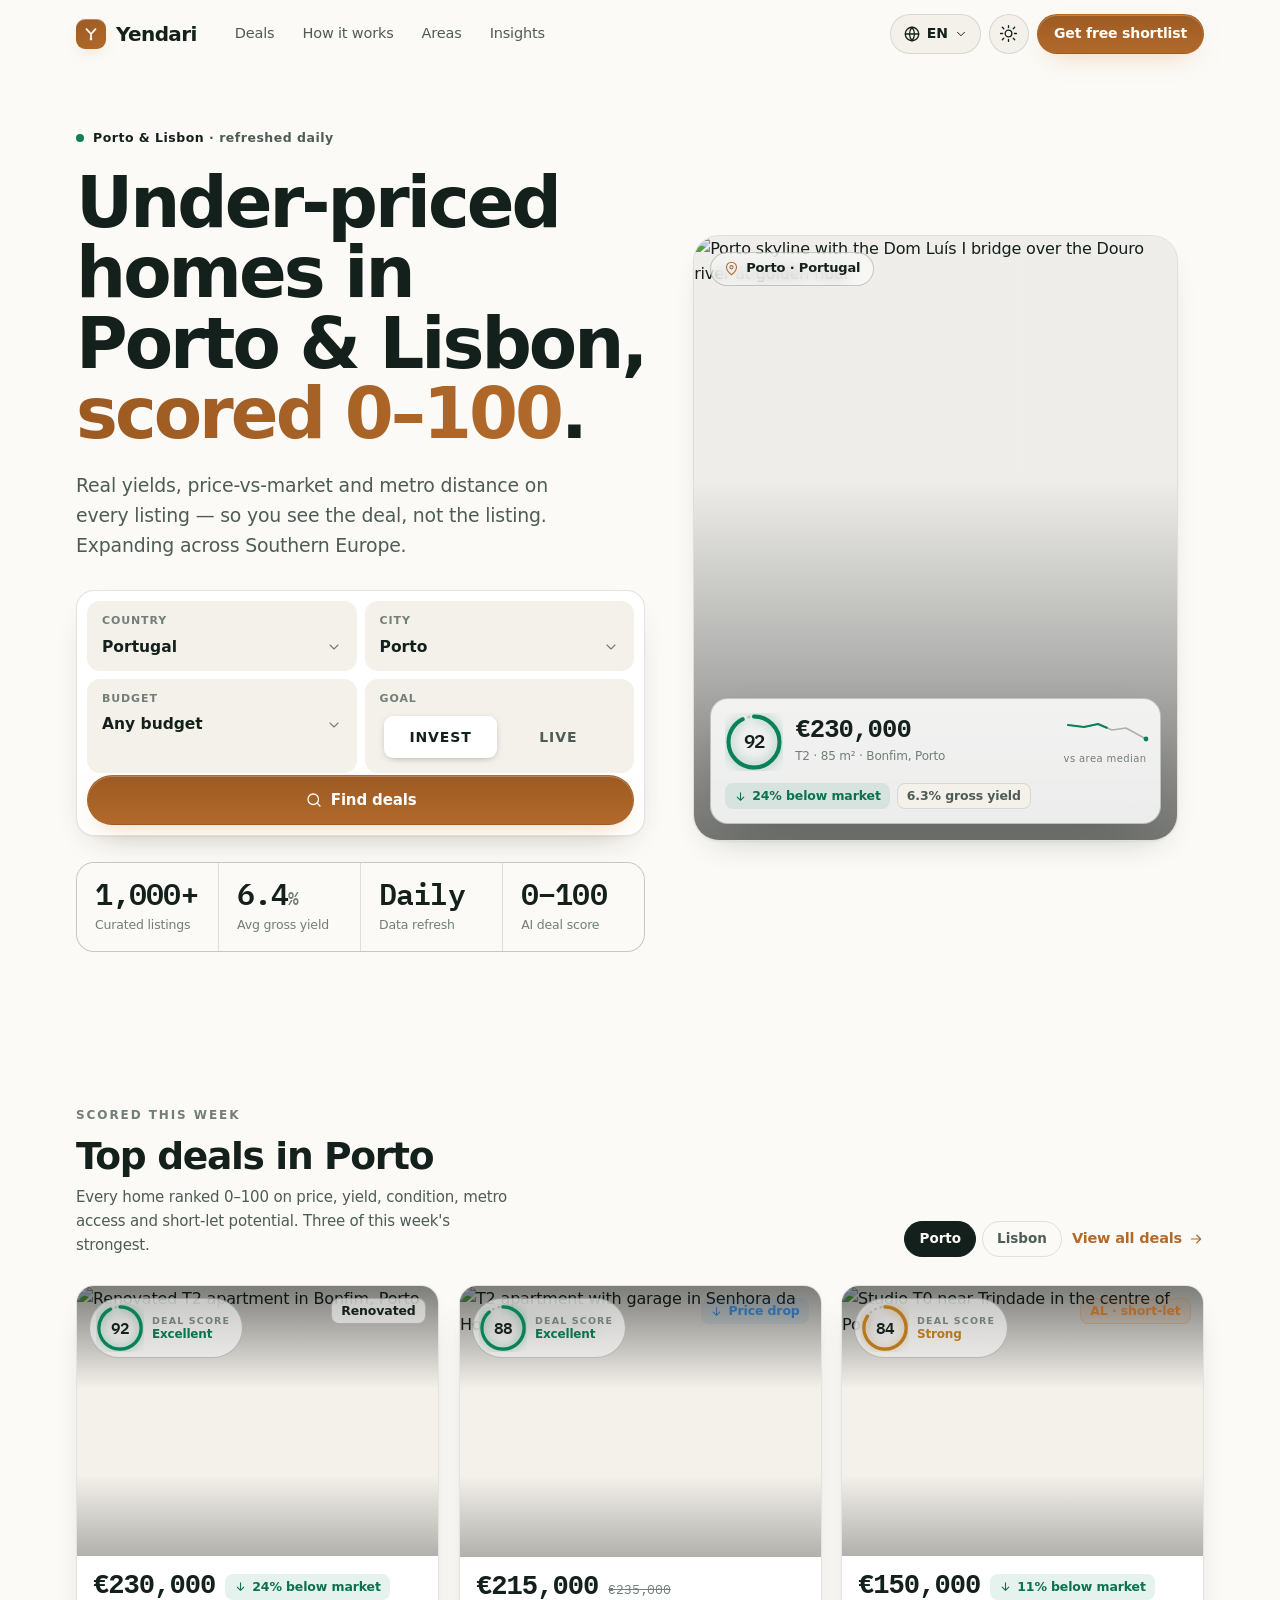
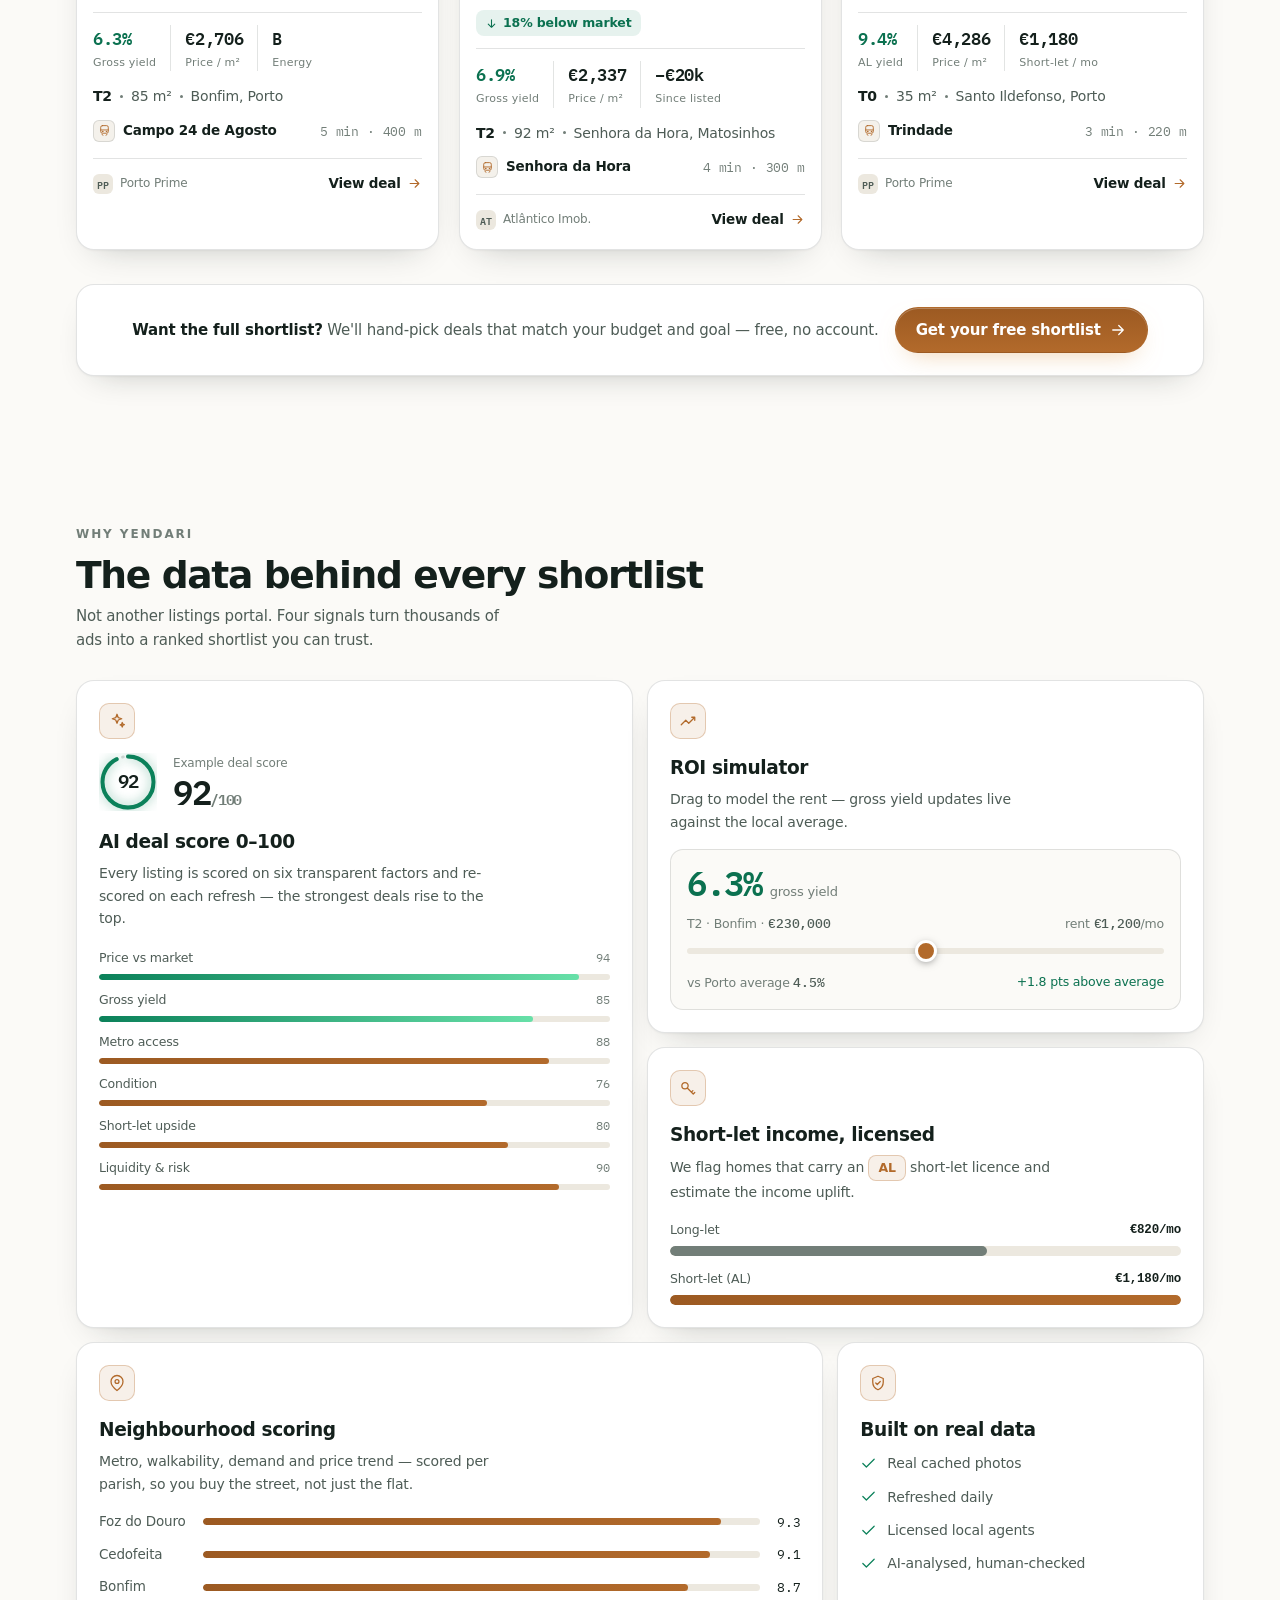
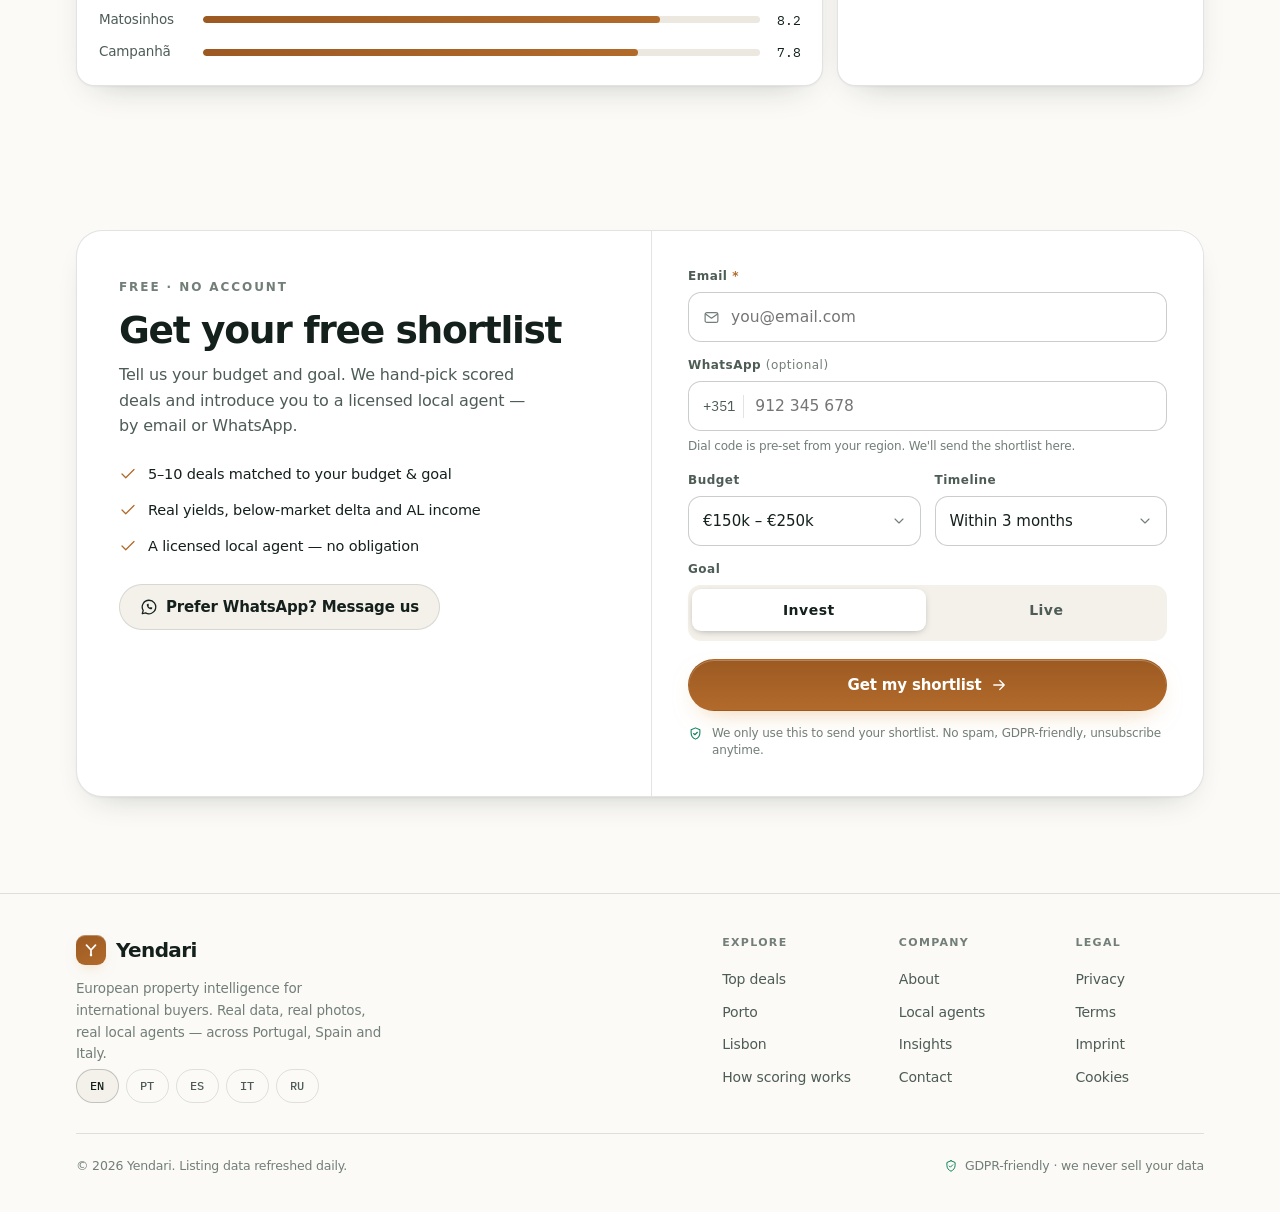
==== commit 7eb180bd: "Refine hero copy: Porto & Lisbon focus, daily refresh, single AI mention - H1 'scored 0-100' (gradie" ====
--- a/web/index.html
+++ b/web/index.html
@@ -3,8 +3,8 @@
 <head>
 <meta charset="utf-8">
 <meta name="viewport" content="width=device-width, initial-scale=1, viewport-fit=cover">
-<title>Yendari — Under-priced homes in Southern Europe, scored by AI</title>
-<meta name="description" content="Yendari scans thousands of Porto and Lisbon listings, scores every deal 0–100 and surfaces homes priced below the local market — with real yields, metro distance and short-let income.">
+<title>Yendari — Under-priced homes in Porto &amp; Lisbon, scored 0–100</title>
+<meta name="description" content="Yendari scores every Porto and Lisbon listing 0–100 — real yields, price-vs-market and metro distance, so you see the deal, not the listing.">
 <link rel="preconnect" href="https://api.fontshare.com" crossorigin>
 <link rel="preconnect" href="https://fonts.googleapis.com">
 <link rel="preconnect" href="https://fonts.gstatic.com" crossorigin>
@@ -576,10 +576,10 @@
         <div class="hero-copy">
           <div class="live reveal">
             <span class="dot" aria-hidden="true"></span>
-            <span><b>AI-analysed</b> · Porto &amp; Lisbon · refreshed every 3 days</span>
-          </div>
-          <h1 class="h1 reveal d1">Under-priced homes in <span class="em">Southern&nbsp;Europe</span>, scored by AI.</h1>
-          <p class="lead reveal d2">Yendari scans thousands of Porto and Lisbon listings, scores every deal 0–100 and surfaces the ones priced below market — with real yields, metro distance and short-let income.</p>
+            <span><b>Porto &amp; Lisbon</b> · refreshed daily</span>
+          </div>
+          <h1 class="h1 reveal d1">Under-priced homes in Porto&nbsp;&amp;&nbsp;Lisbon, <span class="em">scored 0–100</span>.</h1>
+          <p class="lead reveal d2">Real yields, price-vs-market and metro distance on every listing — so you see the deal, not the listing. Expanding across Southern Europe.</p>
 
           <form class="search reveal d2" id="searchForm" aria-label="Search properties">
             <div class="search-row two">
@@ -636,7 +636,7 @@
           <div class="stat-strip reveal d3" aria-label="Yendari at a glance">
             <div class="stat"><div class="v mono" data-count="1000" data-suffix="+">1,000+</div><div class="k">Curated listings</div></div>
             <div class="stat"><div class="v mono"><span data-count="6.4" data-dec="1">6.4</span><small>%</small></div><div class="k">Avg gross yield</div></div>
-            <div class="stat"><div class="v mono">3<small> days</small></div><div class="k">Data refresh</div></div>
+            <div class="stat"><div class="v mono">Daily</div><div class="k">Data refresh</div></div>
             <div class="stat"><div class="v mono">0–100</div><div class="k">AI deal score</div></div>
           </div>
         </div>
@@ -908,7 +908,7 @@
           <h3>Built on real data</h3>
           <ul class="trust-list">
             <li><svg class="icon" viewBox="0 0 24 24" aria-hidden="true"><path d="M20 6 9 17l-5-5"/></svg>Real cached photos</li>
-            <li><svg class="icon" viewBox="0 0 24 24" aria-hidden="true"><path d="M20 6 9 17l-5-5"/></svg>Refreshed every 3 days</li>
+            <li><svg class="icon" viewBox="0 0 24 24" aria-hidden="true"><path d="M20 6 9 17l-5-5"/></svg>Refreshed daily</li>
             <li><svg class="icon" viewBox="0 0 24 24" aria-hidden="true"><path d="M20 6 9 17l-5-5"/></svg>Licensed local agents</li>
             <li><svg class="icon" viewBox="0 0 24 24" aria-hidden="true"><path d="M20 6 9 17l-5-5"/></svg>AI-analysed, human-checked</li>
           </ul>
@@ -1034,7 +1034,7 @@
       </div>
     </div>
     <div class="foot-bottom">
-      <span>© 2026 Yendari. Listing data refreshed every 3 days.</span>
+      <span>© 2026 Yendari. Listing data refreshed daily.</span>
       <span class="gdpr">
         <svg class="icon" viewBox="0 0 24 24" aria-hidden="true"><path d="M12 3l7 3v5c0 4.5-3 8.3-7 10-4-1.7-7-5.5-7-10V6l7-3Z"/><path d="m9 12 2 2 4-4"/></svg>
         GDPR-friendly · we never sell your data
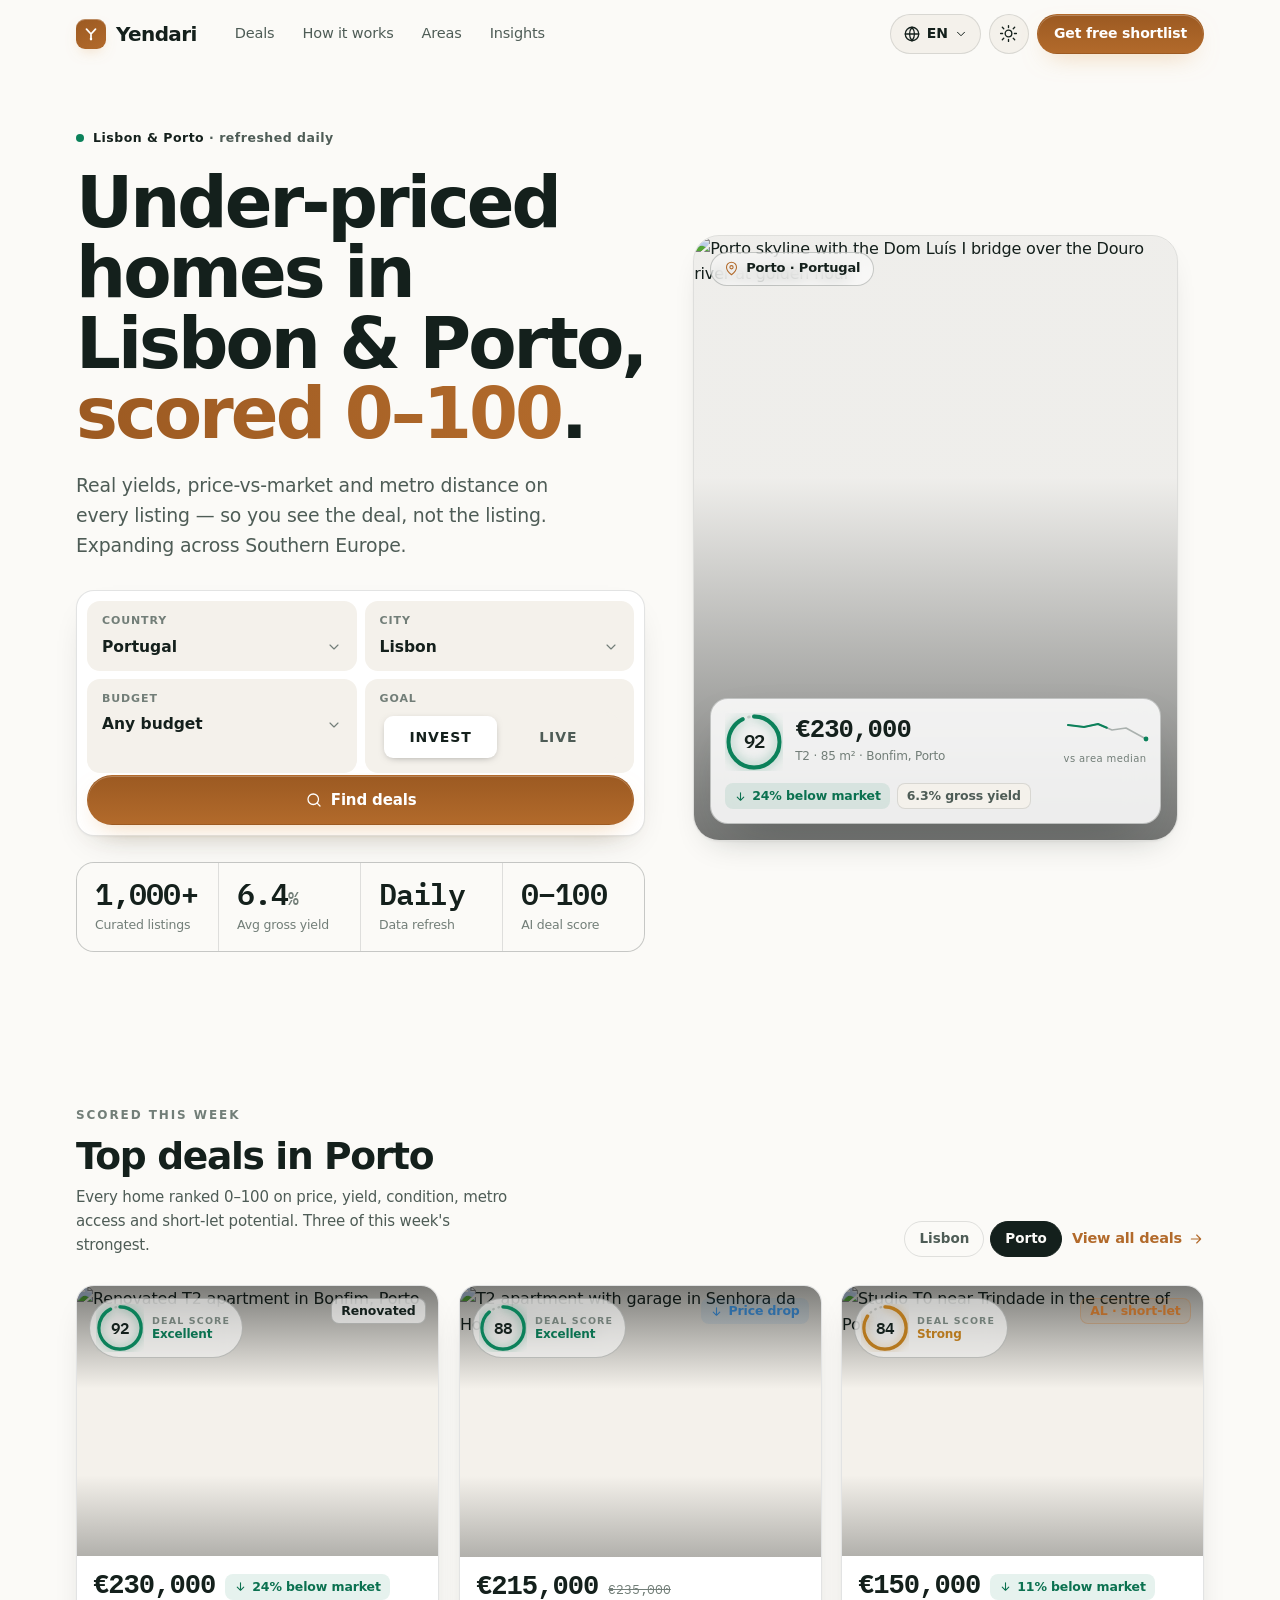
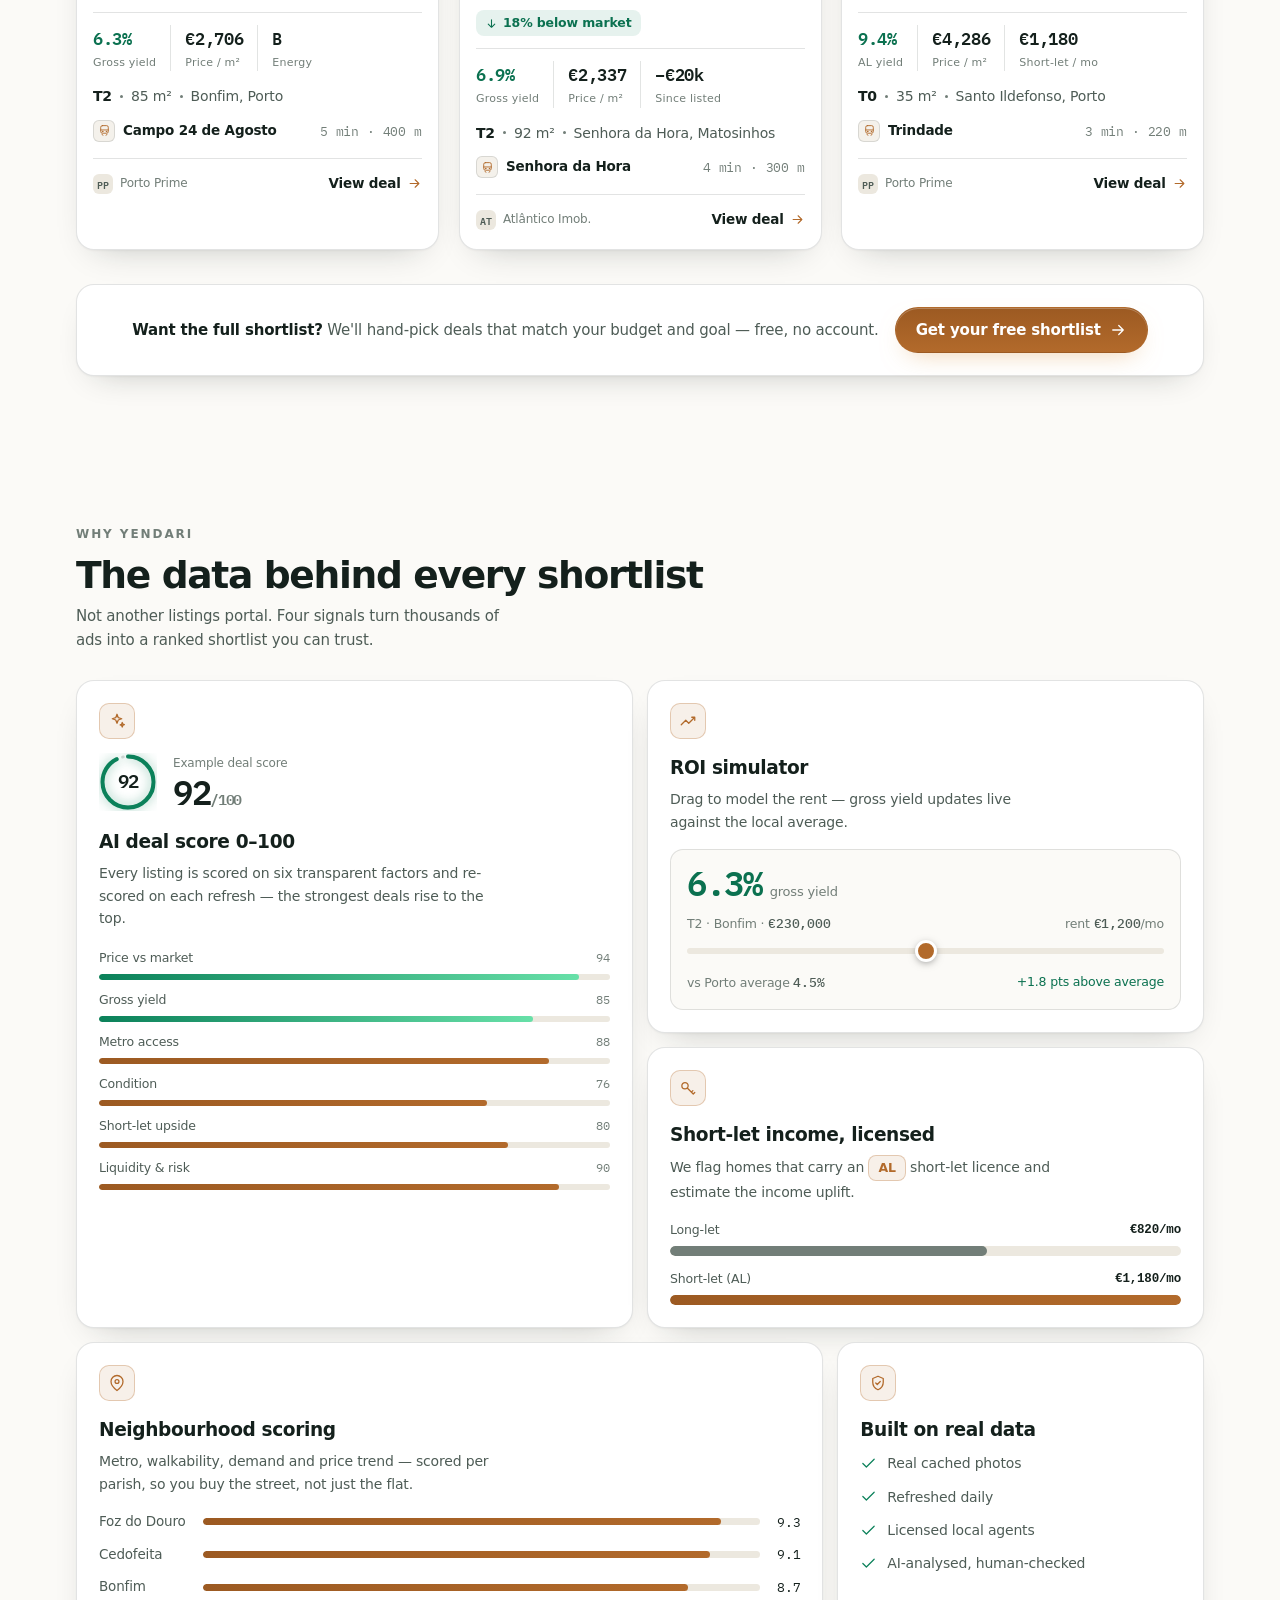
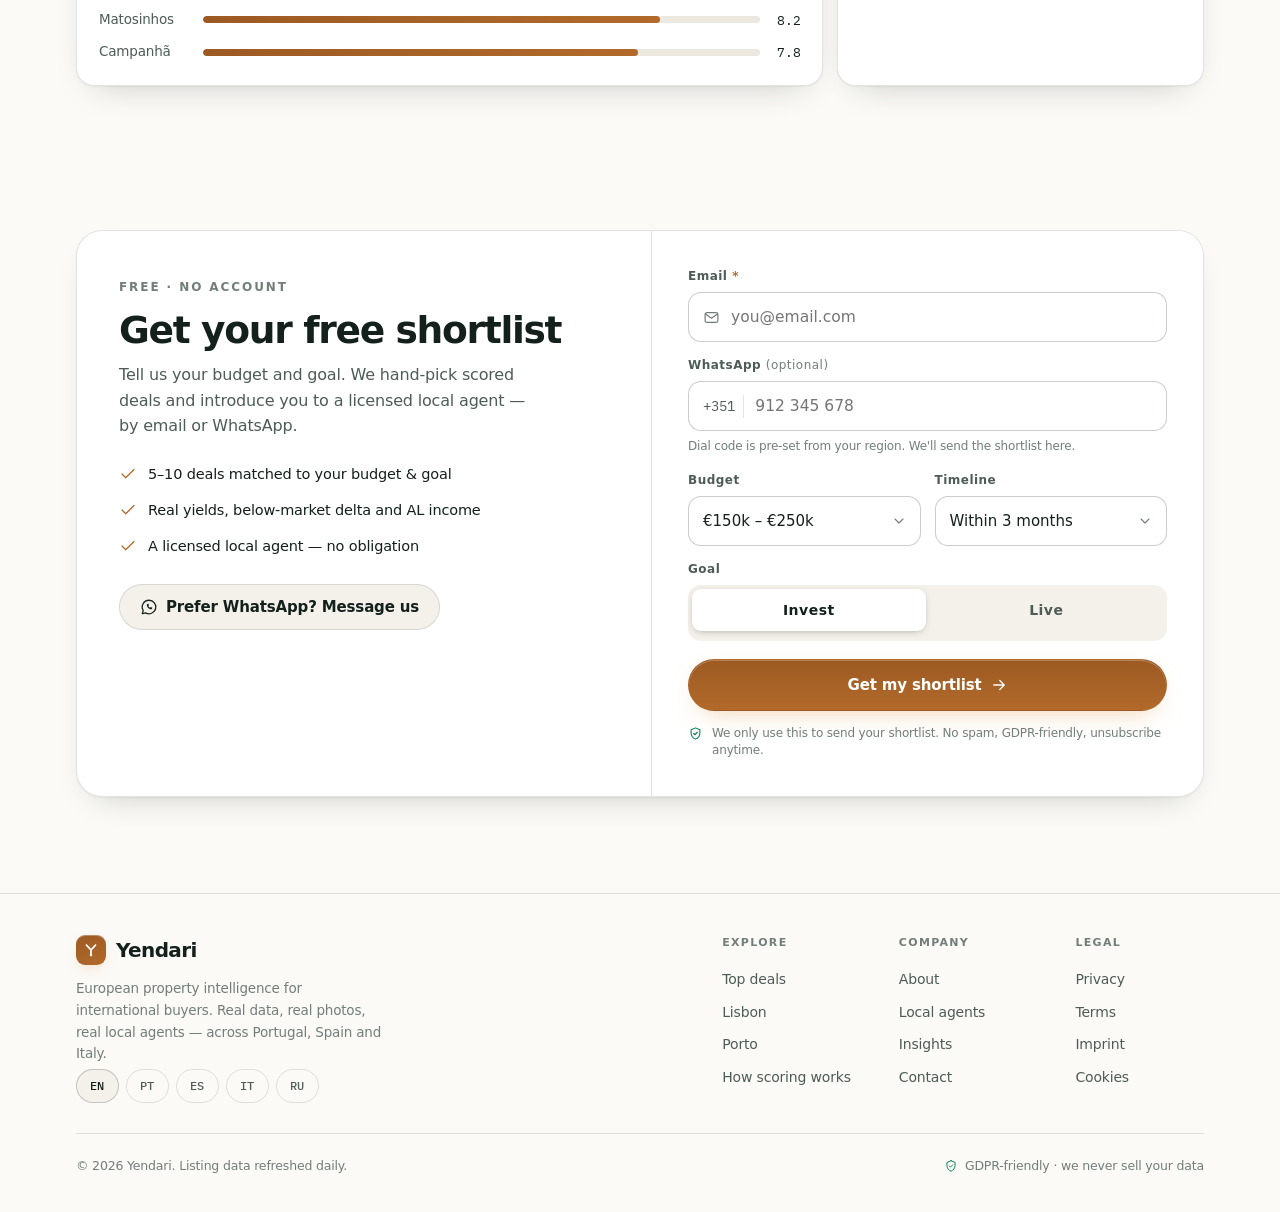
==== commit bf90885e: "Reorder city pair to 'Lisbon & Porto' across the page Swapped the paired phrase everywhere it reads " ====
--- a/web/index.html
+++ b/web/index.html
@@ -3,8 +3,8 @@
 <head>
 <meta charset="utf-8">
 <meta name="viewport" content="width=device-width, initial-scale=1, viewport-fit=cover">
-<title>Yendari — Under-priced homes in Porto &amp; Lisbon, scored 0–100</title>
-<meta name="description" content="Yendari scores every Porto and Lisbon listing 0–100 — real yields, price-vs-market and metro distance, so you see the deal, not the listing.">
+<title>Yendari — Under-priced homes in Lisbon &amp; Porto, scored 0–100</title>
+<meta name="description" content="Yendari scores every Lisbon and Porto listing 0–100 — real yields, price-vs-market and metro distance, so you see the deal, not the listing.">
 <link rel="preconnect" href="https://api.fontshare.com" crossorigin>
 <link rel="preconnect" href="https://fonts.googleapis.com">
 <link rel="preconnect" href="https://fonts.gstatic.com" crossorigin>
@@ -576,9 +576,9 @@
         <div class="hero-copy">
           <div class="live reveal">
             <span class="dot" aria-hidden="true"></span>
-            <span><b>Porto &amp; Lisbon</b> · refreshed daily</span>
-          </div>
-          <h1 class="h1 reveal d1">Under-priced homes in Porto&nbsp;&amp;&nbsp;Lisbon, <span class="em">scored 0–100</span>.</h1>
+            <span><b>Lisbon &amp; Porto</b> · refreshed daily</span>
+          </div>
+          <h1 class="h1 reveal d1">Under-priced homes in Lisbon&nbsp;&amp;&nbsp;Porto, <span class="em">scored 0–100</span>.</h1>
           <p class="lead reveal d2">Real yields, price-vs-market and metro distance on every listing — so you see the deal, not the listing. Expanding across Southern Europe.</p>
 
           <form class="search reveal d2" id="searchForm" aria-label="Search properties">
@@ -598,8 +598,8 @@
                 <label for="f-city">City</label>
                 <div class="sel">
                   <select id="f-city">
+                    <option>Lisbon</option>
                     <option>Porto</option>
-                    <option>Lisbon</option>
                   </select>
                   <svg class="icon caret" viewBox="0 0 24 24" aria-hidden="true"><path d="m6 9 6 6 6-6"/></svg>
                 </div>
@@ -690,8 +690,8 @@
         </div>
         <div class="right reveal d1">
           <div class="filter-chips" role="group" aria-label="Filter by city">
+            <button aria-pressed="false">Lisbon</button>
             <button aria-pressed="true">Porto</button>
-            <button aria-pressed="false">Lisbon</button>
           </div>
           <a class="link-arrow" href="#">View all deals
             <svg class="icon" viewBox="0 0 24 24" aria-hidden="true"><path d="M5 12h14m-6-6 6 6-6 6"/></svg>
@@ -1028,7 +1028,7 @@
         </div>
       </div>
       <div class="foot-cols">
-        <div><h4>Explore</h4><a href="#deals">Top deals</a><a href="#">Porto</a><a href="#">Lisbon</a><a href="#">How scoring works</a></div>
+        <div><h4>Explore</h4><a href="#deals">Top deals</a><a href="#">Lisbon</a><a href="#">Porto</a><a href="#">How scoring works</a></div>
         <div><h4>Company</h4><a href="#">About</a><a href="#">Local agents</a><a href="#">Insights</a><a href="#">Contact</a></div>
         <div><h4>Legal</h4><a href="#">Privacy</a><a href="#">Terms</a><a href="#">Imprint</a><a href="#">Cookies</a></div>
       </div>
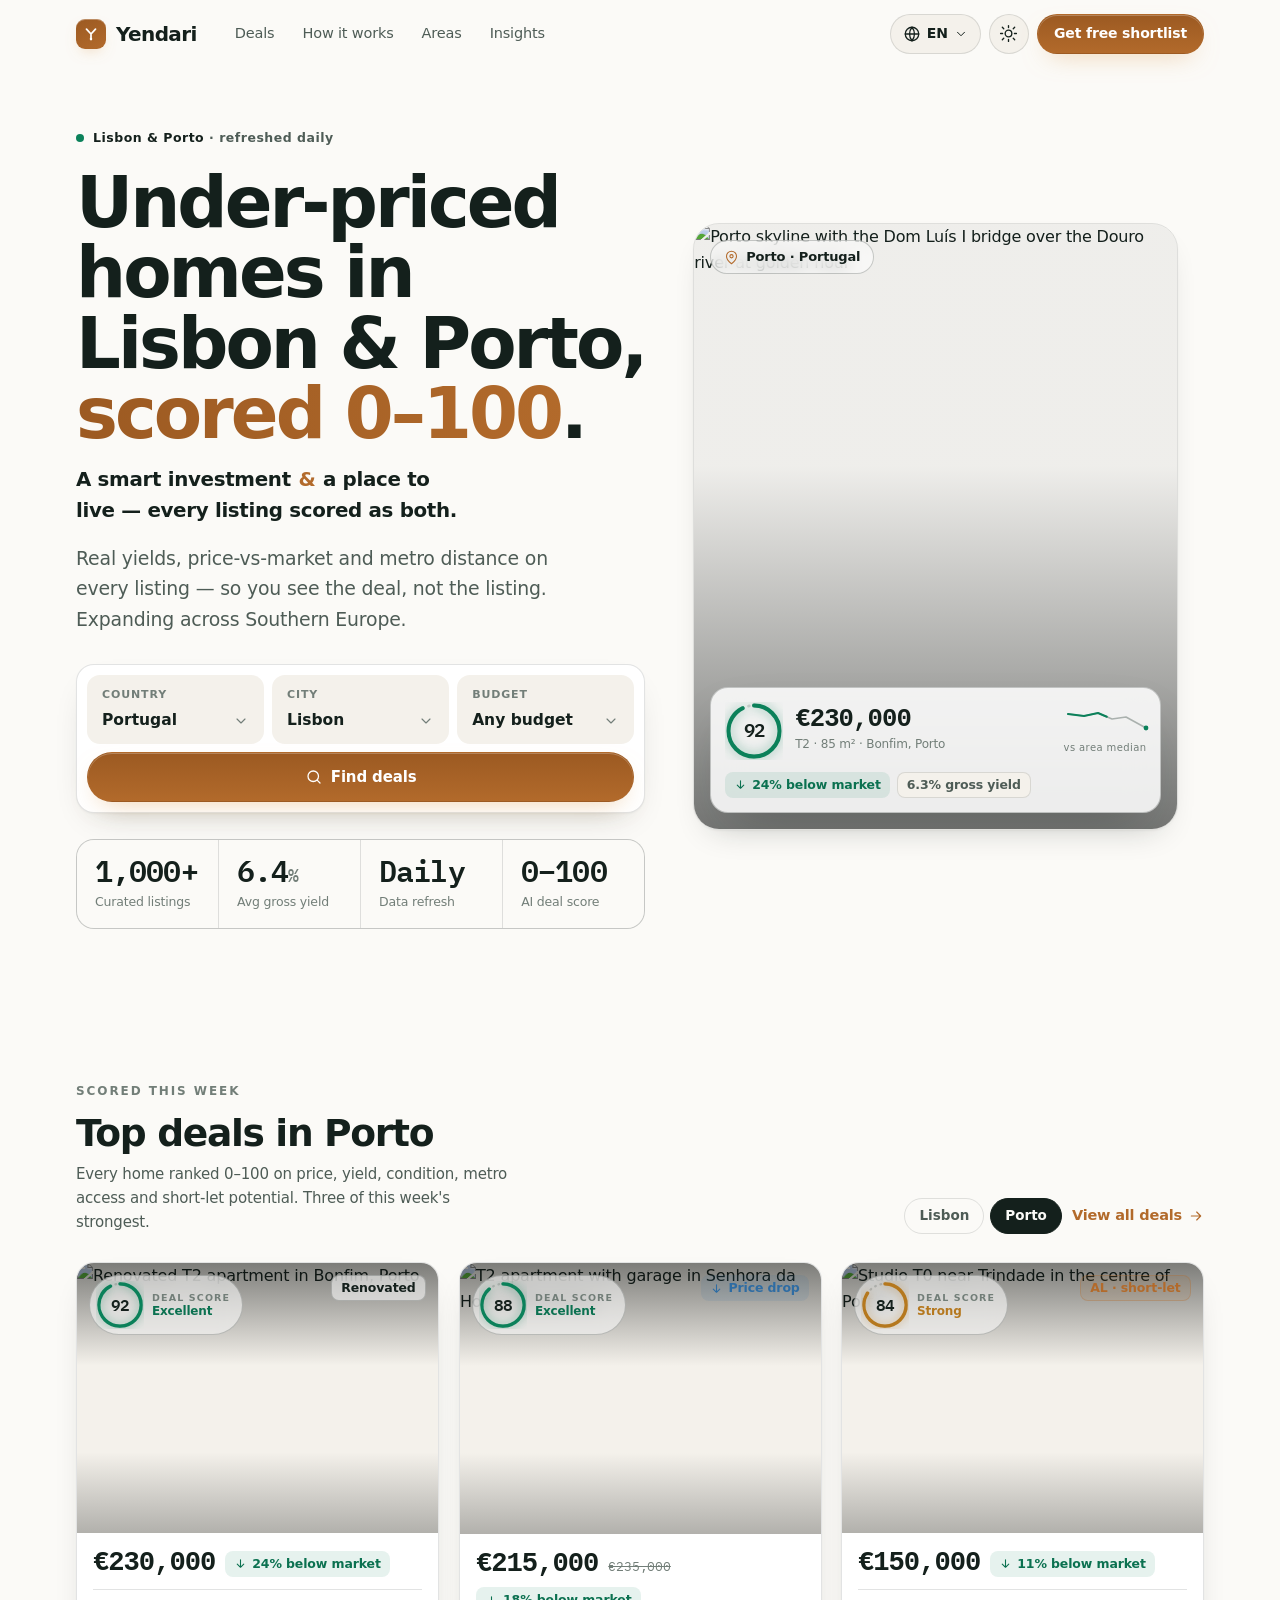
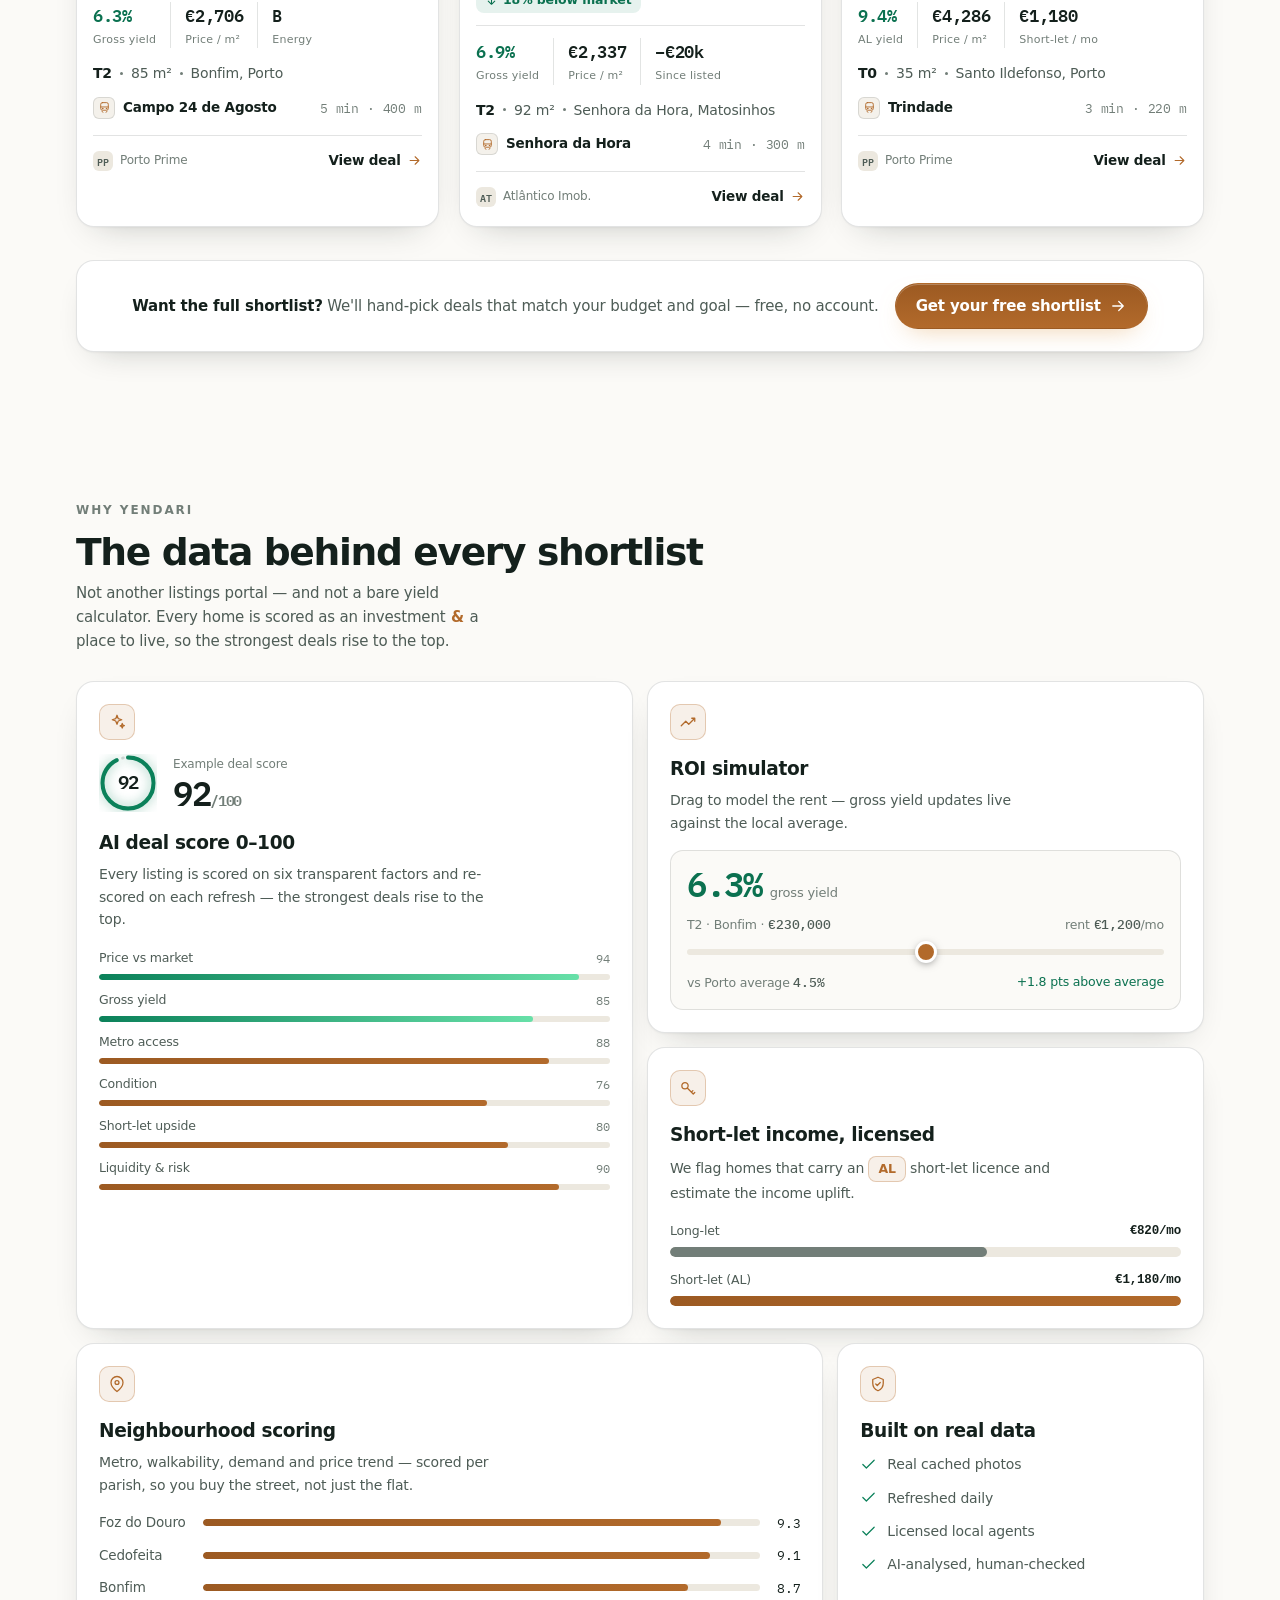
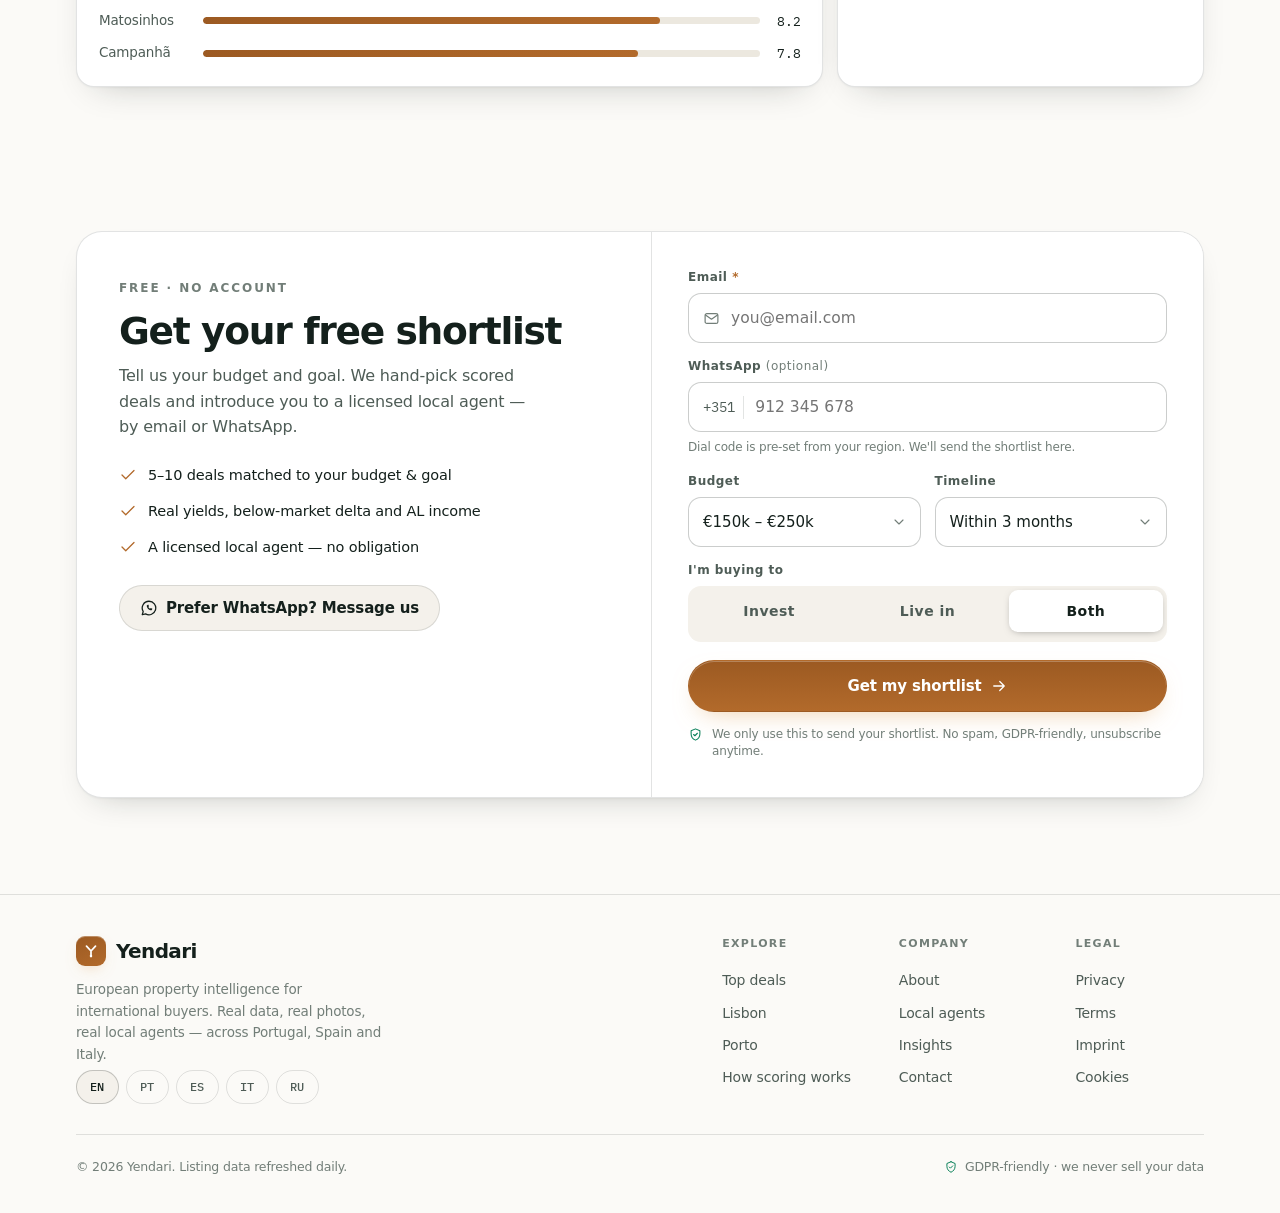
==== commit 679a4f21: "Position listings as both investment & home; drop hero invest/live toggle Every Yendari listing is s" ====
--- a/web/index.html
+++ b/web/index.html
@@ -202,13 +202,15 @@
 .h1{
   font-size:clamp(2.5rem,6.2vw,4.4rem);
   line-height:1.0;font-weight:700;letter-spacing:-.042em;
-  text-wrap:balance;margin-bottom:20px;
+  text-wrap:balance;margin-bottom:14px;
 }
 .h1 .em{
   background:linear-gradient(95deg,var(--accent-strong),var(--accent));
   -webkit-background-clip:text;background-clip:text;color:transparent;
 }
 .lead{font-size:clamp(1.02rem,1.6vw,1.18rem);color:var(--text-2);max-width:40ch;margin-bottom:30px;text-wrap:pretty}
+.hero-pitch{font-size:clamp(1.06rem,1.6vw,1.24rem);font-weight:600;letter-spacing:-.016em;color:var(--text);max-width:34ch;margin-bottom:16px;text-wrap:balance}
+.amp{color:var(--accent);font-weight:700;padding:0 1px}
 
 /* search panel */
 .search{
@@ -235,7 +237,7 @@
   font-size:14px;font-weight:600;color:var(--text-2);cursor:pointer;transition:all .15s}
 .segment input:checked+span{background:var(--bg-elev);color:var(--text);box-shadow:0 2px 8px -4px rgba(0,0,0,.5)}
 .segment input:focus-visible+span{box-shadow:var(--ring)}
-.search .btn{width:100%;height:50px;margin-top:2px}
+.search .btn{width:100%;height:50px;margin-top:8px}
 
 .stat-strip{display:grid;grid-template-columns:repeat(2,1fr);gap:1px;margin-top:26px;
   background:var(--border);border:1px solid var(--border);border-radius:var(--r-lg);overflow:hidden}
@@ -486,6 +488,7 @@
 /* ============================================================ responsive */
 @media (min-width:560px){
   .search-row.two{grid-template-columns:1fr 1fr}
+  .search-row.three{grid-template-columns:repeat(3,1fr)}
   .stat-strip{grid-template-columns:repeat(4,1fr)}
 }
 @media (min-width:720px){
@@ -579,10 +582,11 @@
             <span><b>Lisbon &amp; Porto</b> · refreshed daily</span>
           </div>
           <h1 class="h1 reveal d1">Under-priced homes in Lisbon&nbsp;&amp;&nbsp;Porto, <span class="em">scored 0–100</span>.</h1>
+          <p class="hero-pitch reveal d1">A smart investment <span class="amp">&amp;</span> a place to live — every listing scored as both.</p>
           <p class="lead reveal d2">Real yields, price-vs-market and metro distance on every listing — so you see the deal, not the listing. Expanding across Southern Europe.</p>
 
           <form class="search reveal d2" id="searchForm" aria-label="Search properties">
-            <div class="search-row two">
+            <div class="search-row three">
               <div class="field">
                 <label for="f-country">Country</label>
                 <div class="sel">
@@ -604,8 +608,6 @@
                   <svg class="icon caret" viewBox="0 0 24 24" aria-hidden="true"><path d="m6 9 6 6 6-6"/></svg>
                 </div>
               </div>
-            </div>
-            <div class="search-row two" style="margin-top:8px">
               <div class="field">
                 <label for="f-budget">Budget</label>
                 <div class="sel">
@@ -617,13 +619,6 @@
                     <option>€400k+</option>
                   </select>
                   <svg class="icon caret" viewBox="0 0 24 24" aria-hidden="true"><path d="m6 9 6 6 6-6"/></svg>
-                </div>
-              </div>
-              <div class="field" style="justify-content:center">
-                <label id="goal-lbl">Goal</label>
-                <div class="segment" role="radiogroup" aria-labelledby="goal-lbl">
-                  <label><input type="radio" name="goal" checked><span>Invest</span></label>
-                  <label><input type="radio" name="goal"><span>Live</span></label>
                 </div>
               </div>
             </div>
@@ -836,7 +831,7 @@
         <div class="reveal">
           <span class="eyebrow">Why Yendari</span>
           <h2 id="why-h" style="margin-top:10px">The data behind every shortlist</h2>
-          <p>Not another listings portal. Four signals turn thousands of ads into a ranked shortlist you can trust.</p>
+          <p>Not another listings portal — and not a bare yield calculator. Every home is scored as an investment <span class="amp">&amp;</span> a place to live, so the strongest deals rise to the top.</p>
         </div>
       </div>
 
@@ -979,10 +974,11 @@
             </div>
 
             <div class="lf-field" style="margin-top:14px">
-              <label id="le-goal-l">Goal</label>
+              <label id="le-goal-l">I'm buying to</label>
               <div class="segment" role="radiogroup" aria-labelledby="le-goal-l">
-                <label><input type="radio" name="le-goal" checked><span>Invest</span></label>
-                <label><input type="radio" name="le-goal"><span>Live</span></label>
+                <label><input type="radio" name="le-goal" value="invest"><span>Invest</span></label>
+                <label><input type="radio" name="le-goal" value="live"><span>Live in</span></label>
+                <label><input type="radio" name="le-goal" value="both" checked><span>Both</span></label>
               </div>
             </div>
 
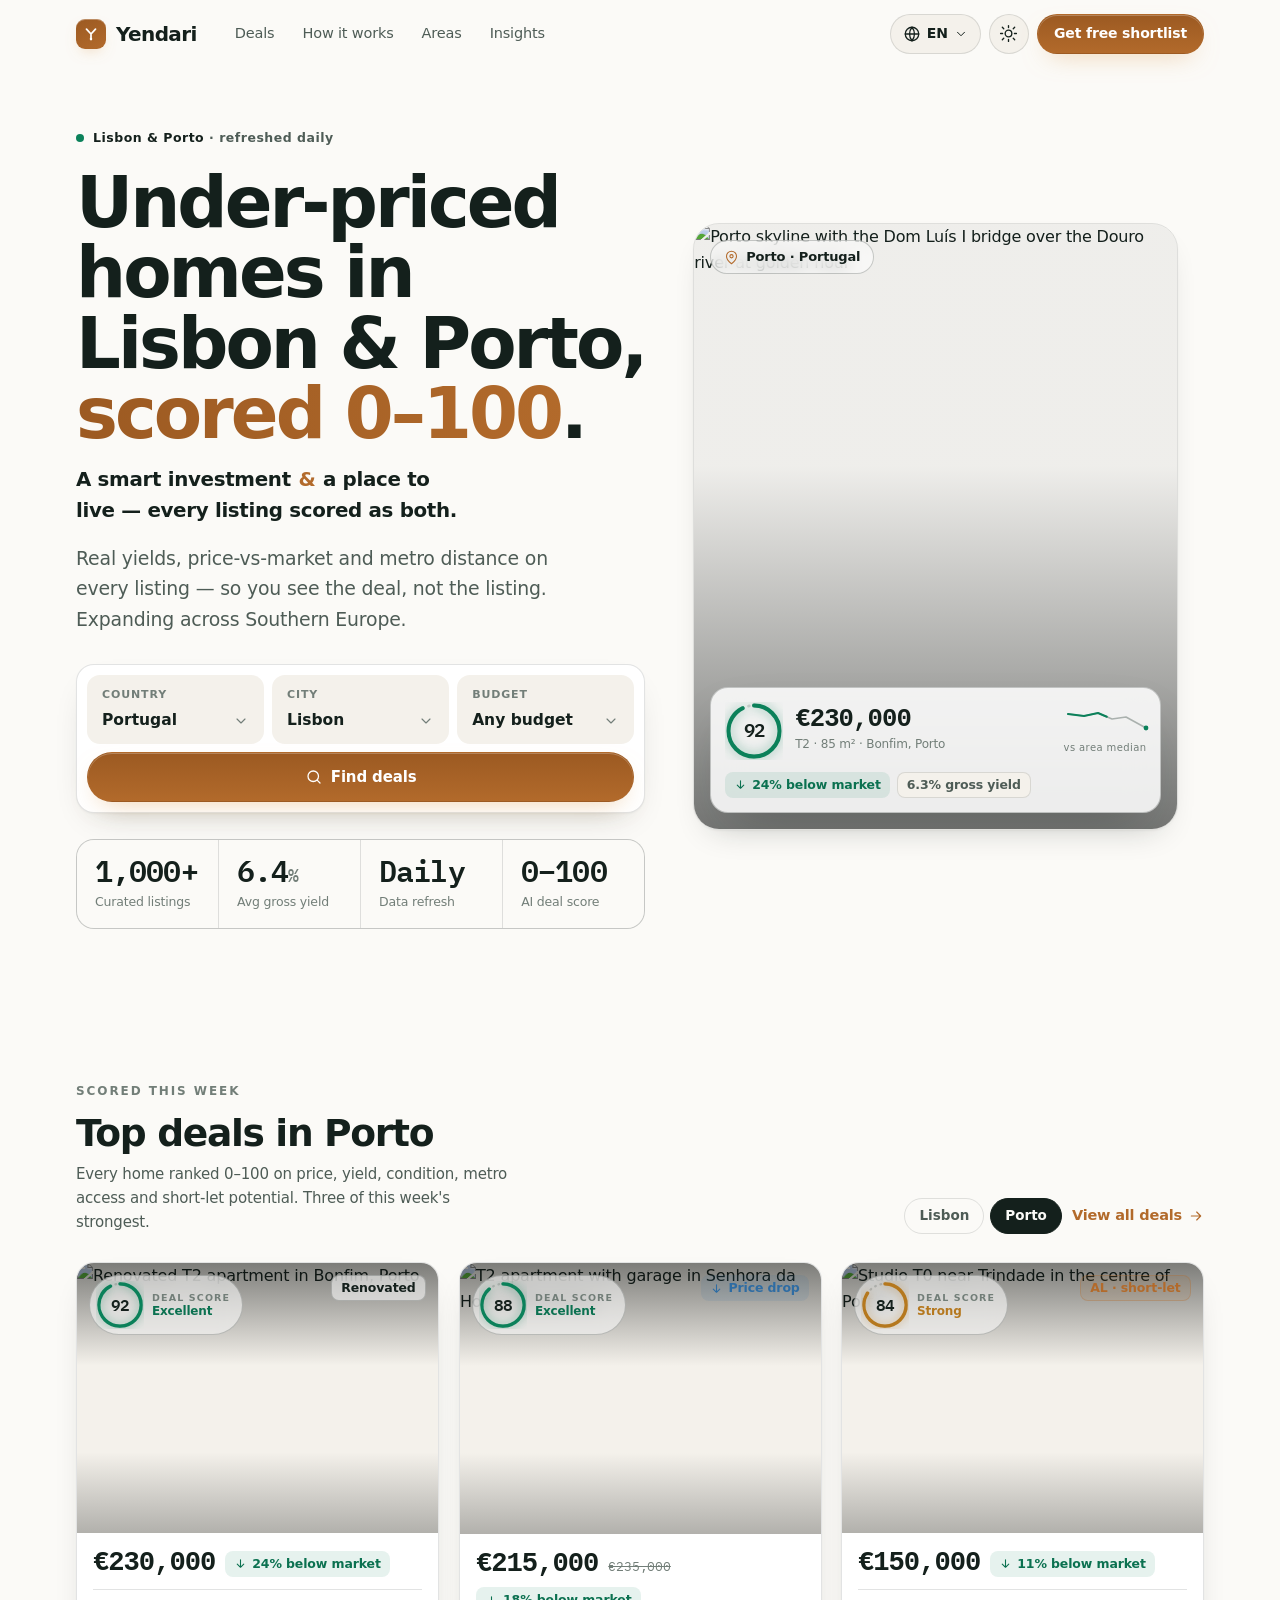
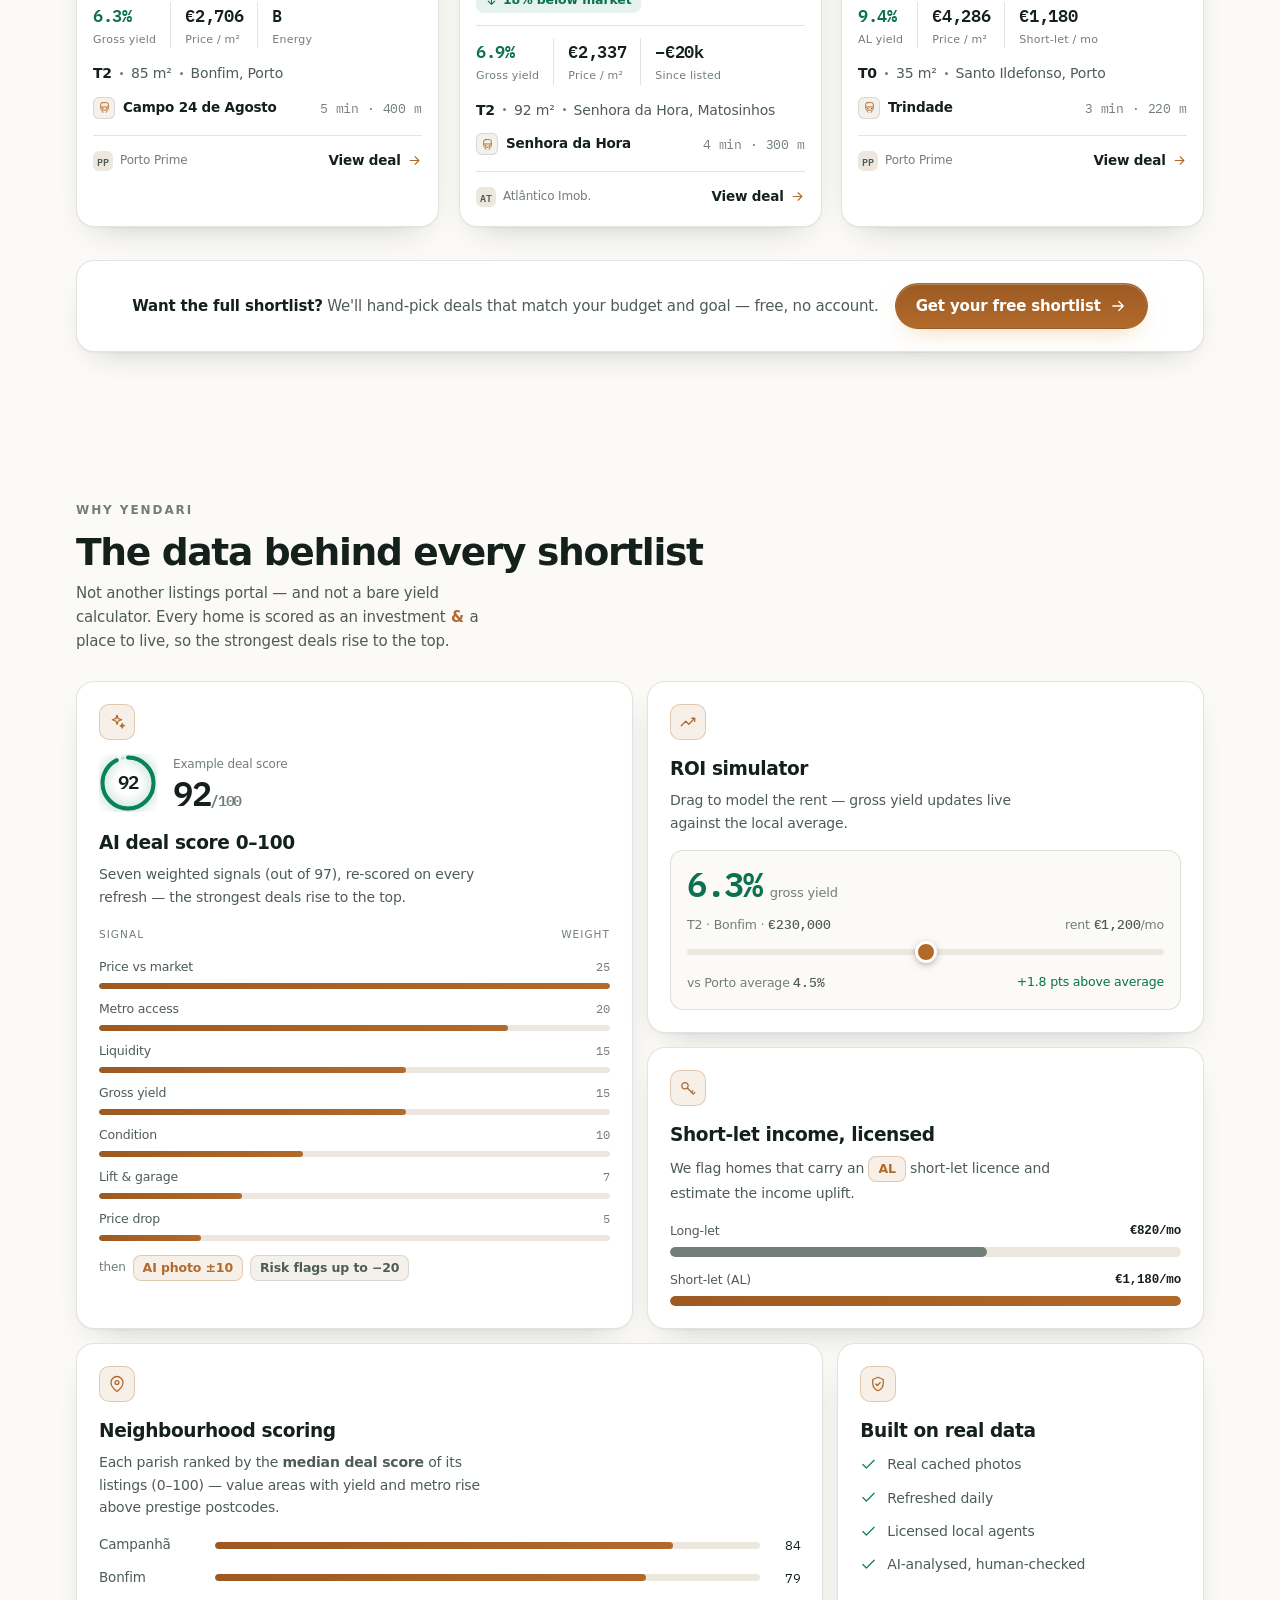
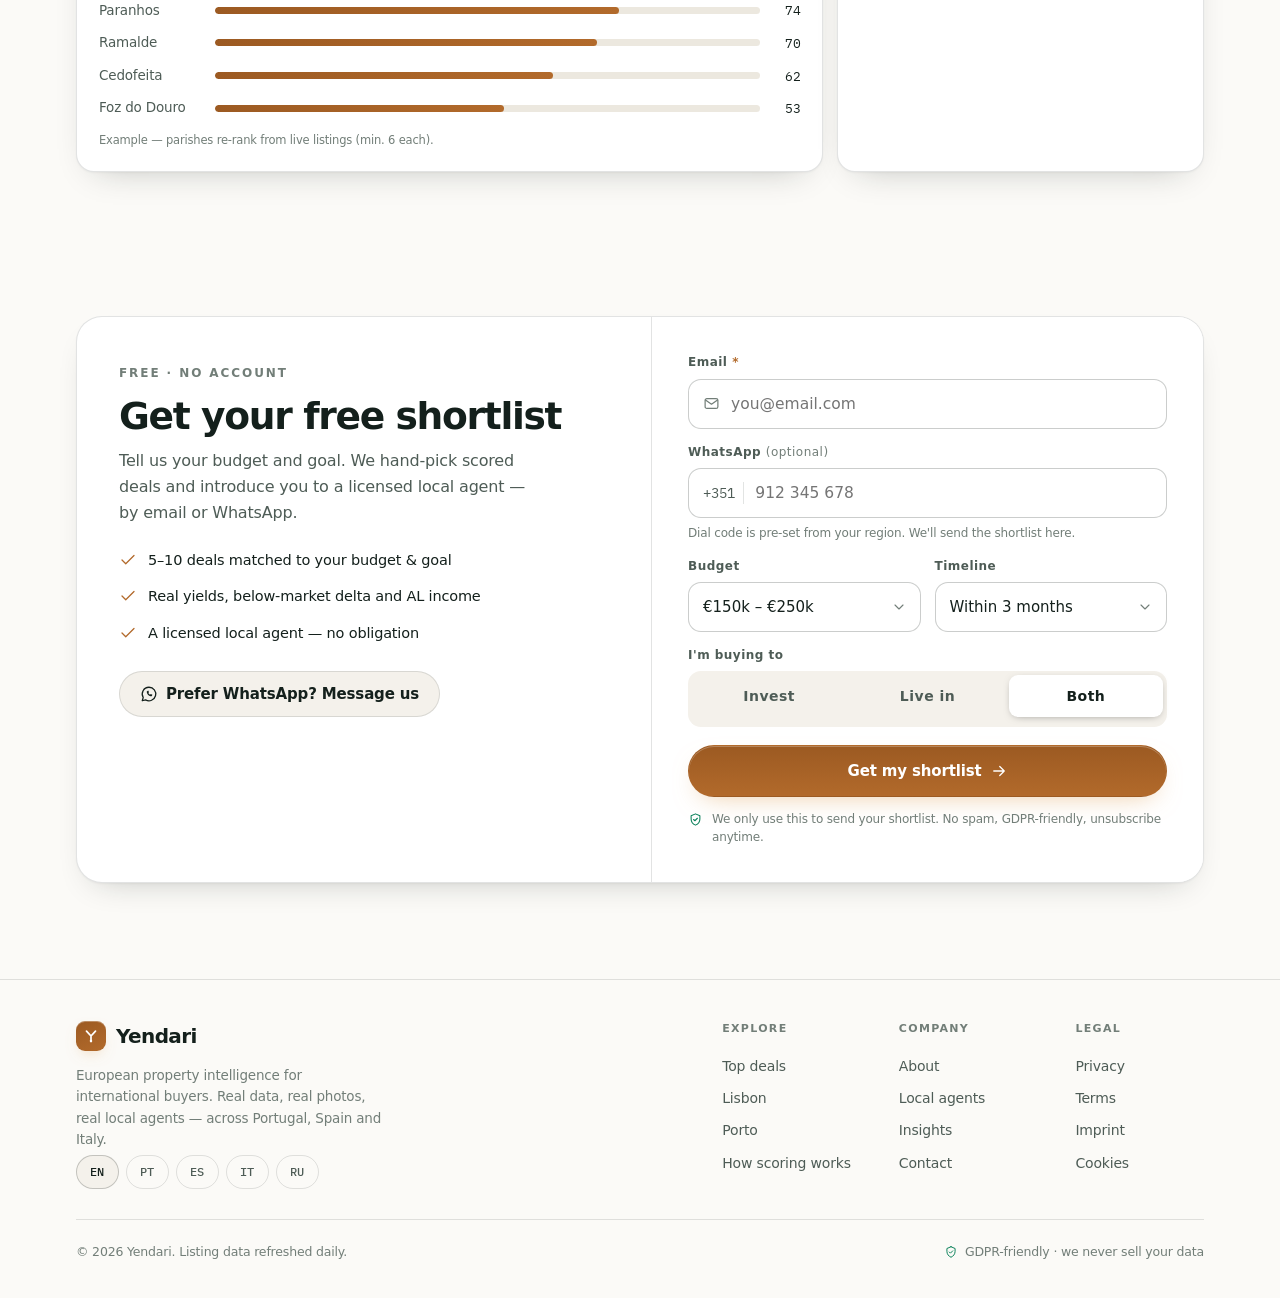
==== commit 73dba394: "Align "Why Yendari" blocks to the real scoring engine AI deal score tile: show the real WEIGHTS from" ====
--- a/web/index.html
+++ b/web/index.html
@@ -403,7 +403,9 @@
 .fbar .fv{font-family:var(--ff-mono);font-size:12px;color:var(--text-3)}
 .fbar .ftrack{grid-column:1/-1;height:6px;border-radius:99px;background:var(--surface-3);overflow:hidden}
 .fbar .ffill{display:block;height:100%;border-radius:99px;background:linear-gradient(90deg,var(--accent-strong),var(--accent))}
-.fbar .ffill.pos{background:linear-gradient(90deg,var(--pos),#67e0a8)}
+.fhead{display:flex;justify-content:space-between;font-size:10.5px;letter-spacing:.1em;text-transform:uppercase;color:var(--text-3);margin-bottom:4px}
+.adjust{margin-top:14px;display:flex;align-items:center;gap:7px;flex-wrap:wrap}
+.adjust-lbl{font-size:12px;color:var(--text-3)}
 
 .roi-figure{margin-top:16px;background:var(--bg);border:1px solid var(--border);border-radius:var(--r);padding:16px}
 .roi-num{display:flex;align-items:baseline;gap:8px}
@@ -428,7 +430,8 @@
 
 .areas{margin-top:16px;display:grid;gap:11px}
 .arow{display:flex;align-items:center;gap:12px}
-.arow .an{font-size:13.5px;width:92px;flex:none;color:var(--text-2)}
+.arow .an{font-size:13.5px;width:104px;flex:none;color:var(--text-2)}
+.ex-note{margin-top:12px;font-size:11.5px;color:var(--text-3)}
 .arow .atrack{flex:1;height:7px;border-radius:99px;background:var(--surface-3);overflow:hidden}
 .arow .afill{display:block;height:100%;border-radius:99px;background:linear-gradient(90deg,var(--accent-strong),var(--accent))}
 .arow .av{font-family:var(--ff-mono);font-size:12.5px;color:var(--text);width:28px;text-align:right}
@@ -847,14 +850,21 @@
             <div class="meta"><div class="lbl">Example deal score</div><div class="big">92<small>/100</small></div></div>
           </div>
           <h3>AI deal score 0–100</h3>
-          <p class="tdesc">Every listing is scored on six transparent factors and re-scored on each refresh — the strongest deals rise to the top.</p>
+          <p class="tdesc">Seven weighted signals (out of 97), re-scored on every refresh — the strongest deals rise to the top.</p>
           <div class="factors">
-            <div class="fbar"><span class="fl">Price vs market</span><span class="fv mono">94</span><span class="ftrack"><i class="ffill pos" style="width:94%"></i></span></div>
-            <div class="fbar"><span class="fl">Gross yield</span><span class="fv mono">85</span><span class="ftrack"><i class="ffill pos" style="width:85%"></i></span></div>
-            <div class="fbar"><span class="fl">Metro access</span><span class="fv mono">88</span><span class="ftrack"><i class="ffill" style="width:88%"></i></span></div>
-            <div class="fbar"><span class="fl">Condition</span><span class="fv mono">76</span><span class="ftrack"><i class="ffill" style="width:76%"></i></span></div>
-            <div class="fbar"><span class="fl">Short-let upside</span><span class="fv mono">80</span><span class="ftrack"><i class="ffill" style="width:80%"></i></span></div>
-            <div class="fbar"><span class="fl">Liquidity &amp; risk</span><span class="fv mono">90</span><span class="ftrack"><i class="ffill" style="width:90%"></i></span></div>
+            <div class="fhead"><span>Signal</span><span>Weight</span></div>
+            <div class="fbar"><span class="fl">Price vs market</span><span class="fv mono">25</span><span class="ftrack"><i class="ffill" style="width:100%"></i></span></div>
+            <div class="fbar"><span class="fl">Metro access</span><span class="fv mono">20</span><span class="ftrack"><i class="ffill" style="width:80%"></i></span></div>
+            <div class="fbar"><span class="fl">Liquidity</span><span class="fv mono">15</span><span class="ftrack"><i class="ffill" style="width:60%"></i></span></div>
+            <div class="fbar"><span class="fl">Gross yield</span><span class="fv mono">15</span><span class="ftrack"><i class="ffill" style="width:60%"></i></span></div>
+            <div class="fbar"><span class="fl">Condition</span><span class="fv mono">10</span><span class="ftrack"><i class="ffill" style="width:40%"></i></span></div>
+            <div class="fbar"><span class="fl">Lift &amp; garage</span><span class="fv mono">7</span><span class="ftrack"><i class="ffill" style="width:28%"></i></span></div>
+            <div class="fbar"><span class="fl">Price drop</span><span class="fv mono">5</span><span class="ftrack"><i class="ffill" style="width:20%"></i></span></div>
+          </div>
+          <div class="adjust">
+            <span class="adjust-lbl">then</span>
+            <span class="chip chip-al">AI photo ±10</span>
+            <span class="chip chip-ghost">Risk flags up to −20</span>
           </div>
         </article>
 
@@ -887,14 +897,16 @@
         <article class="tile tile-d reveal">
           <div class="ic"><svg class="icon" viewBox="0 0 24 24" aria-hidden="true"><path d="M20 10c0 6-8 12-8 12s-8-6-8-12a8 8 0 0 1 16 0Z"/><circle cx="12" cy="10" r="2.6"/></svg></div>
           <h3>Neighbourhood scoring</h3>
-          <p class="tdesc">Metro, walkability, demand and price trend — scored per parish, so you buy the street, not just the flat.</p>
+          <p class="tdesc">Each parish ranked by the <b>median deal score</b> of its listings (0–100) — value areas with yield and metro rise above prestige postcodes.</p>
           <div class="areas">
-            <div class="arow"><span class="an">Foz do Douro</span><span class="atrack"><i class="afill" style="width:93%"></i></span><span class="av mono">9.3</span></div>
-            <div class="arow"><span class="an">Cedofeita</span><span class="atrack"><i class="afill" style="width:91%"></i></span><span class="av mono">9.1</span></div>
-            <div class="arow"><span class="an">Bonfim</span><span class="atrack"><i class="afill" style="width:87%"></i></span><span class="av mono">8.7</span></div>
-            <div class="arow"><span class="an">Matosinhos</span><span class="atrack"><i class="afill" style="width:82%"></i></span><span class="av mono">8.2</span></div>
-            <div class="arow"><span class="an">Campanhã</span><span class="atrack"><i class="afill" style="width:78%"></i></span><span class="av mono">7.8</span></div>
-          </div>
+            <div class="arow"><span class="an">Campanhã</span><span class="atrack"><i class="afill" style="width:84%"></i></span><span class="av mono">84</span></div>
+            <div class="arow"><span class="an">Bonfim</span><span class="atrack"><i class="afill" style="width:79%"></i></span><span class="av mono">79</span></div>
+            <div class="arow"><span class="an">Paranhos</span><span class="atrack"><i class="afill" style="width:74%"></i></span><span class="av mono">74</span></div>
+            <div class="arow"><span class="an">Ramalde</span><span class="atrack"><i class="afill" style="width:70%"></i></span><span class="av mono">70</span></div>
+            <div class="arow"><span class="an">Cedofeita</span><span class="atrack"><i class="afill" style="width:62%"></i></span><span class="av mono">62</span></div>
+            <div class="arow"><span class="an">Foz do Douro</span><span class="atrack"><i class="afill" style="width:53%"></i></span><span class="av mono">53</span></div>
+          </div>
+          <p class="ex-note">Example — parishes re-rank from live listings (min. 6 each).</p>
         </article>
 
         <!-- E — trust -->
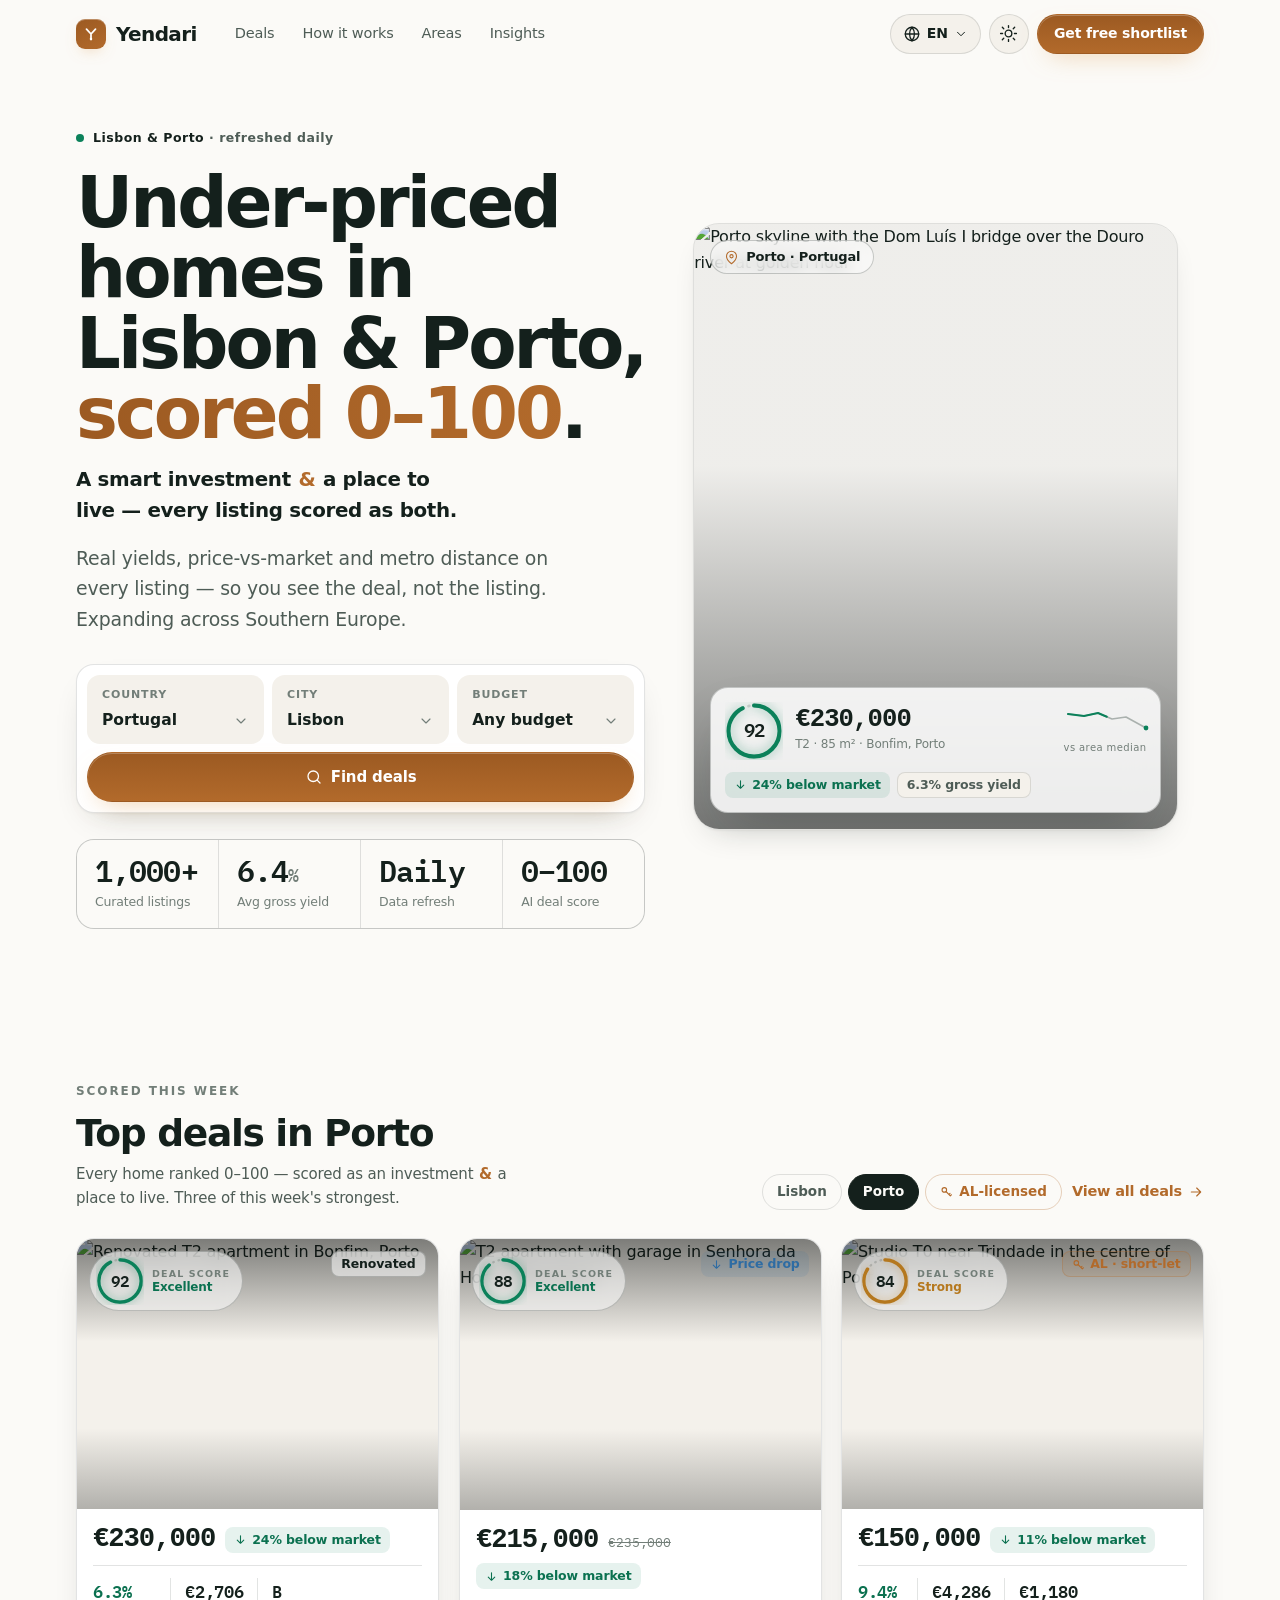
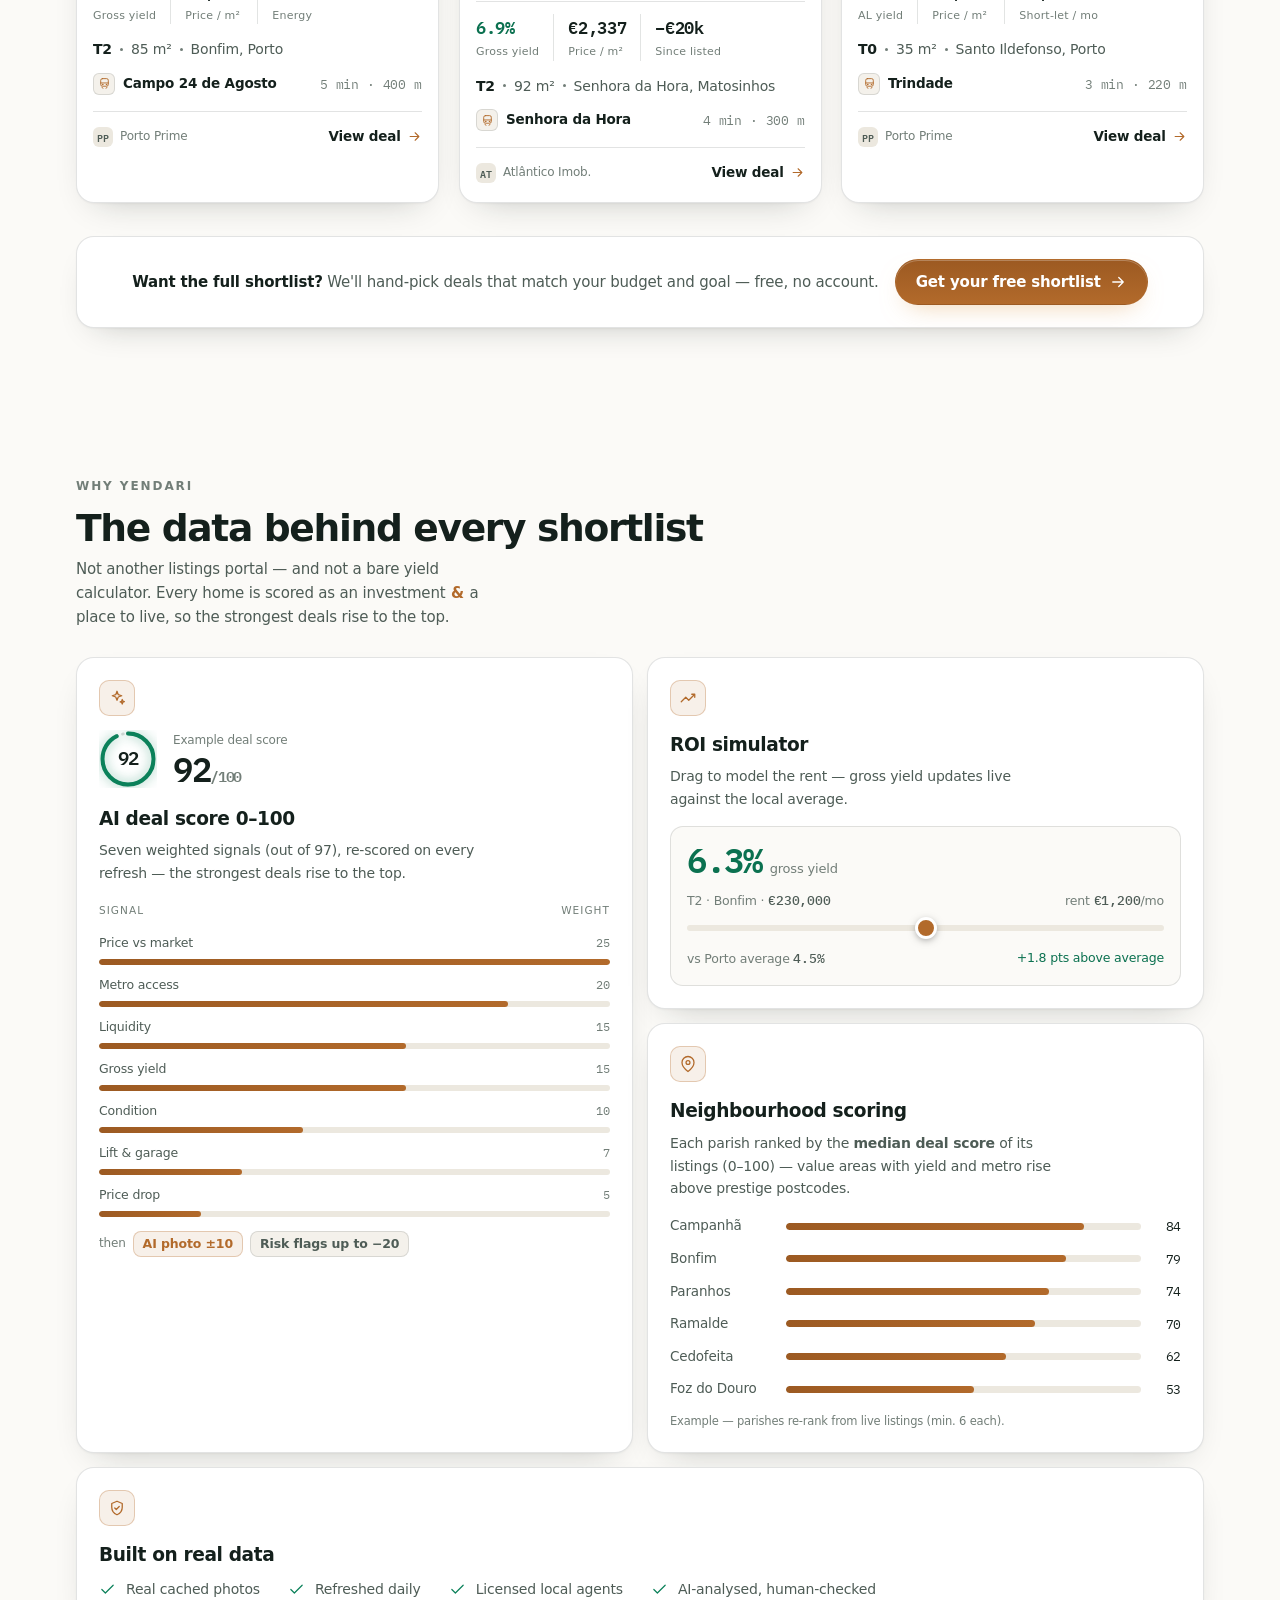
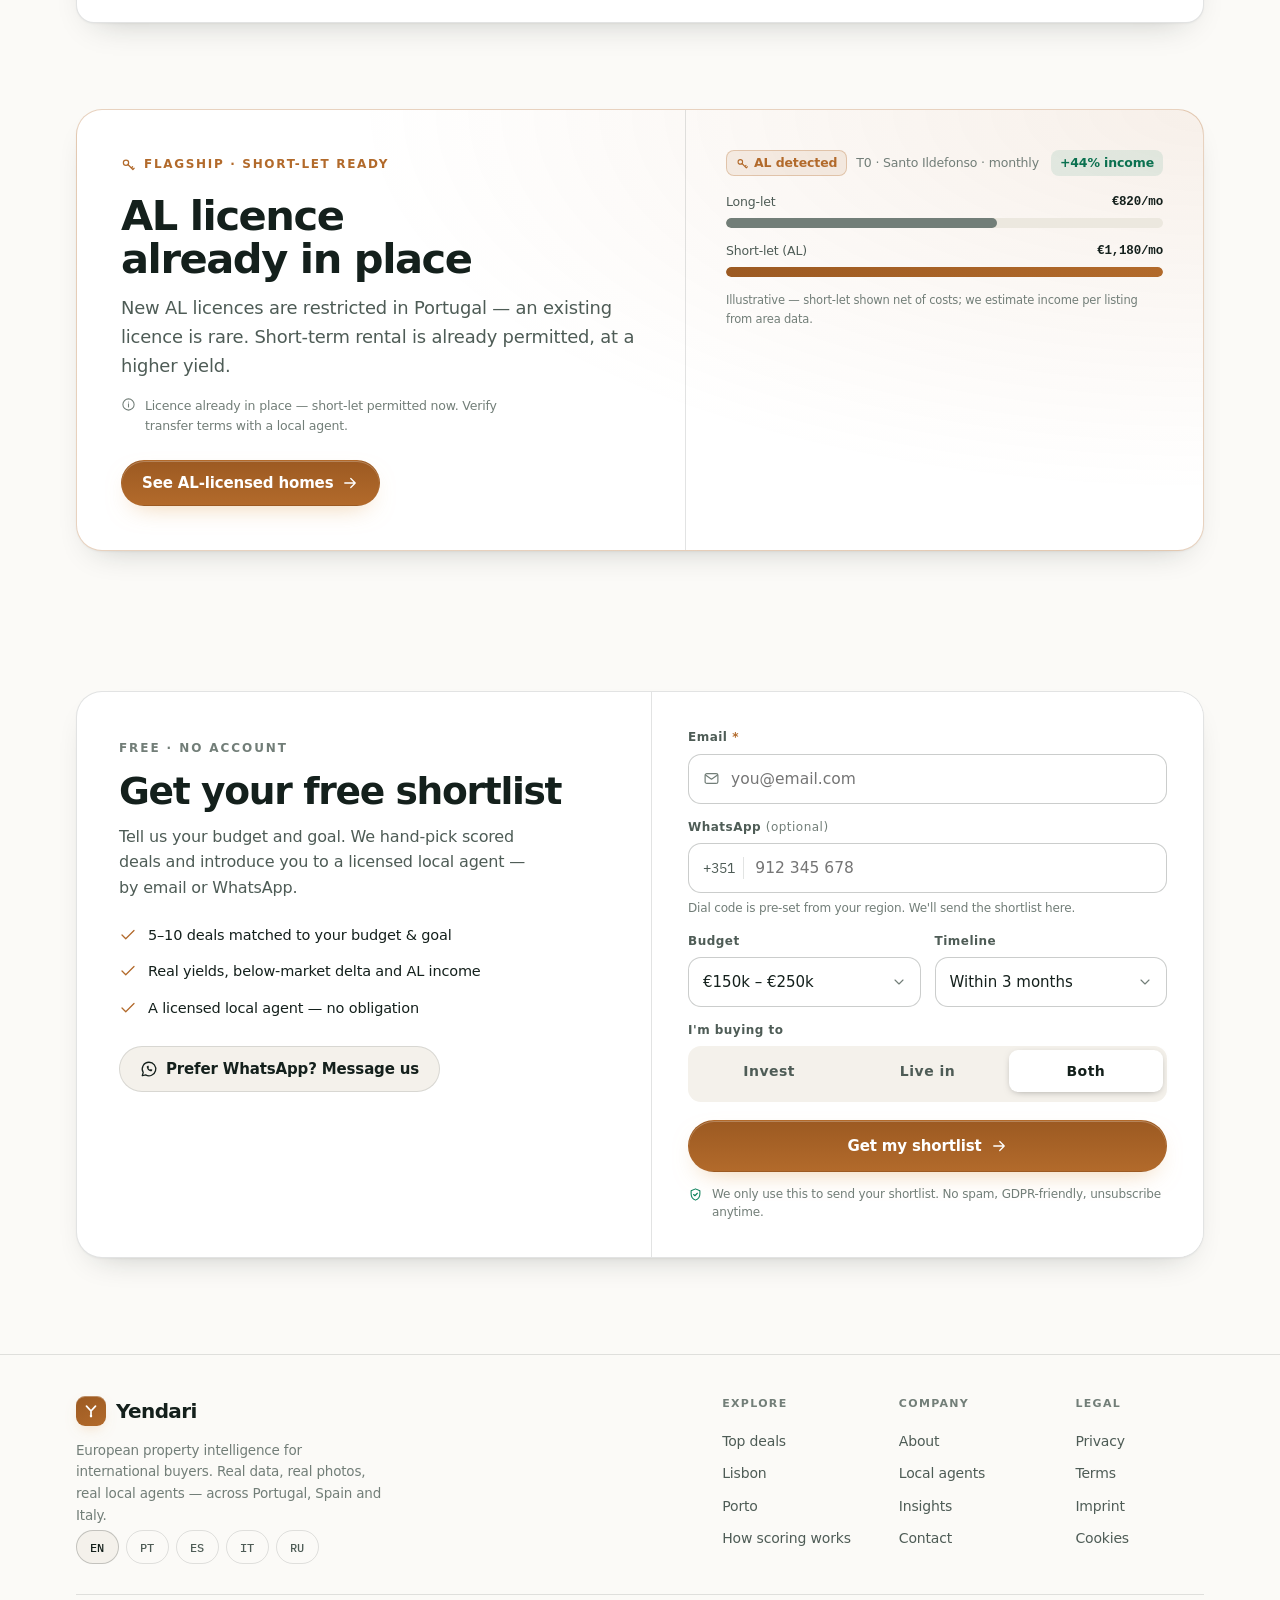
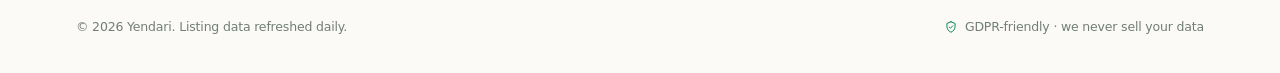
==== commit aa7dbab9: "Add AL short-let flagship section + filter; reinforce "both" B) AL licence is the moat — make it fla" ====
--- a/web/index.html
+++ b/web/index.html
@@ -297,11 +297,14 @@
 .sec-head h2{font-size:clamp(1.65rem,3.2vw,2.35rem);font-weight:700;letter-spacing:-.035em;line-height:1.08;text-wrap:balance}
 .sec-head p{color:var(--text-2);margin-top:8px;max-width:46ch;font-size:15px}
 .sec-head .right{display:flex;align-items:center;gap:10px}
-.filter-chips{display:flex;gap:6px}
+.filter-chips{display:flex;gap:6px;flex-wrap:wrap}
 .filter-chips button{height:36px;padding:0 14px;border-radius:var(--pill);border:1px solid var(--border);
   background:transparent;font-size:13.5px;font-weight:600;color:var(--text-2);cursor:pointer;transition:all .15s}
 .filter-chips button[aria-pressed="true"]{background:var(--text);color:var(--bg);border-color:var(--text)}
 .filter-chips button:not([aria-pressed="true"]):hover{border-color:var(--border-strong);color:var(--text)}
+.filter-chips .alf{display:inline-flex;align-items:center;gap:6px;color:var(--accent);border-color:var(--accent-line)}
+.filter-chips .alf .icon{width:13px;height:13px;stroke-width:2}
+.filter-chips .alf[aria-pressed="true"]{background:var(--accent);color:var(--accent-ink);border-color:var(--accent)}
 .link-arrow{display:inline-flex;align-items:center;gap:6px;font-weight:600;font-size:14.5px;color:var(--accent)}
 .link-arrow .icon{width:16px;height:16px;transition:transform .2s}
 .link-arrow:hover .icon{transform:translateX(3px)}
@@ -481,6 +484,30 @@
 .is-sent form{display:none}
 .is-sent .form-done{display:flex}
 
+/* ============================================================ flagship: AL short-let */
+.al-sec{padding-block:clamp(6px,2vw,14px) clamp(40px,6vw,68px)}
+.al-wrap{position:relative;overflow:hidden;display:grid;grid-template-columns:1fr;
+  border:1px solid var(--accent-line);border-radius:var(--r-xl);box-shadow:var(--shadow-card);
+  background:radial-gradient(130% 150% at 100% 0%,var(--accent-dim),transparent 58%),var(--surface)}
+.al-copy{padding:clamp(26px,4vw,44px)}
+.al-eyebrow{display:inline-flex;align-items:center;gap:8px;color:var(--accent);
+  font-size:12px;font-weight:600;letter-spacing:.14em;text-transform:uppercase}
+.al-eyebrow .icon{width:15px;height:15px;stroke-width:2}
+.al-copy h2{font-size:clamp(1.85rem,3.4vw,2.6rem);font-weight:700;letter-spacing:-.035em;line-height:1.04;margin-top:14px;text-wrap:balance}
+.al-lead{color:var(--text-2);margin-top:14px;max-width:46ch;font-size:clamp(1rem,1.5vw,1.12rem)}
+.al-fine{display:flex;gap:9px;align-items:flex-start;margin-top:16px;font-size:12.5px;color:var(--text-3);max-width:48ch}
+.al-fine .icon{width:15px;height:15px;flex:none;margin-top:1px}
+.al-copy .btn{margin-top:24px}
+.al-figure{padding:clamp(24px,4vw,40px);border-top:1px solid var(--border)}
+.al-figure .al-head{display:flex;align-items:center;gap:9px;flex-wrap:wrap;margin-bottom:16px}
+.al-figure .al-head .ttl{font-size:12.5px;color:var(--text-3)}
+.al-figure .al-head .yld{margin-left:auto}
+.al-cap{margin-top:14px;font-size:11.5px;color:var(--text-3)}
+@media (min-width:920px){
+  .al-wrap{grid-template-columns:1.08fr .92fr}
+  .al-figure{border-top:0;border-left:1px solid var(--border)}
+}
+
 /* ============================================================ reveal / motion */
 @media (prefers-reduced-motion:no-preference){
   .reveal{opacity:0;transform:translateY(18px);transition:opacity .6s ease,transform .6s cubic-bezier(.2,.7,.2,1)}
@@ -514,9 +541,10 @@
 @media (min-width:760px){
   .bento{grid-template-columns:repeat(6,1fr)}
   .bento .tile-a{grid-column:span 6}
-  .bento .tile-b,.bento .tile-c{grid-column:span 3}
-  .bento .tile-d{grid-column:span 4}
-  .bento .tile-e{grid-column:span 2}
+  .bento .tile-b{grid-column:span 3}
+  .bento .tile-d{grid-column:span 3}
+  .bento .tile-e{grid-column:span 6}
+  .tile-e .trust-list{display:flex;flex-wrap:wrap;gap:12px 28px}
 }
 @media (min-width:1000px){
   .bento .tile-a{grid-column:span 3;grid-row:span 2}
@@ -684,12 +712,13 @@
         <div class="reveal">
           <span class="eyebrow">Scored this week</span>
           <h2 style="margin-top:10px">Top deals in Porto</h2>
-          <p>Every home ranked 0–100 on price, yield, condition, metro access and short-let potential. Three of this week's strongest.</p>
+          <p>Every home ranked 0–100 — scored as an investment <span class="amp">&amp;</span> a place to live. Three of this week's strongest.</p>
         </div>
         <div class="right reveal d1">
-          <div class="filter-chips" role="group" aria-label="Filter by city">
+          <div class="filter-chips" role="group" aria-label="Filter deals">
             <button aria-pressed="false">Lisbon</button>
             <button aria-pressed="true">Porto</button>
+            <button class="alf" id="alFilter" aria-pressed="false"><svg class="icon" viewBox="0 0 24 24" aria-hidden="true"><circle cx="8" cy="9" r="4.2"/><path d="M11 12l8 8M16.5 17.5l2-2M19 20l2-2"/></svg>AL-licensed</button>
           </div>
           <a class="link-arrow" href="#">View all deals
             <svg class="icon" viewBox="0 0 24 24" aria-hidden="true"><path d="M5 12h14m-6-6 6 6-6 6"/></svg>
@@ -790,7 +819,7 @@
               <span class="score-label"><span class="t">Deal score</span><span class="d mid">Strong</span></span>
             </div>
             <div class="media-tr">
-              <span class="chip chip-al" title="Short-let (Alojamento Local) licence">AL · short-let</span>
+              <span class="chip chip-al" title="Short-let (Alojamento Local) licence"><svg class="icon" viewBox="0 0 24 24" aria-hidden="true"><circle cx="8" cy="9" r="4.2"/><path d="M11 12l8 8M16.5 17.5l2-2M19 20l2-2"/></svg>AL · short-let</span>
             </div>
           </div>
           <div class="card-body">
@@ -882,17 +911,6 @@
           </div>
         </article>
 
-        <!-- C — short-let AL income -->
-        <article class="tile tile-c reveal d2">
-          <div class="ic"><svg class="icon" viewBox="0 0 24 24" aria-hidden="true"><circle cx="8" cy="9" r="4.2"/><path d="M11 12l8 8M16.5 17.5l2-2M19 20l2-2"/></svg></div>
-          <h3>Short-let income, licensed</h3>
-          <p class="tdesc">We flag homes that carry an <span class="chip chip-al" title="Alojamento Local — short-let licence">AL</span> short-let licence and estimate the income uplift.</p>
-          <div class="cmp">
-            <div class="crow long"><div class="clab"><span>Long-let</span><b>€820/mo</b></div><div class="cbar"><i style="width:62%"></i></div></div>
-            <div class="crow short"><div class="clab"><span>Short-let (AL)</span><b>€1,180/mo</b></div><div class="cbar"><i style="width:100%"></i></div></div>
-          </div>
-        </article>
-
         <!-- D — neighbourhood scoring -->
         <article class="tile tile-d reveal">
           <div class="ic"><svg class="icon" viewBox="0 0 24 24" aria-hidden="true"><path d="M20 10c0 6-8 12-8 12s-8-6-8-12a8 8 0 0 1 16 0Z"/><circle cx="12" cy="10" r="2.6"/></svg></div>
@@ -920,6 +938,35 @@
             <li><svg class="icon" viewBox="0 0 24 24" aria-hidden="true"><path d="M20 6 9 17l-5-5"/></svg>AI-analysed, human-checked</li>
           </ul>
         </article>
+      </div>
+    </div>
+  </section>
+
+  <!-- ============================ FLAGSHIP: AL SHORT-LET ============================ -->
+  <section class="al-sec" id="al" aria-labelledby="al-h">
+    <div class="container">
+      <div class="al-wrap reveal">
+        <div class="al-copy">
+          <span class="al-eyebrow"><svg class="icon" viewBox="0 0 24 24" aria-hidden="true"><circle cx="8" cy="9" r="4.2"/><path d="M11 12l8 8M16.5 17.5l2-2M19 20l2-2"/></svg>Flagship · Short-let ready</span>
+          <h2 id="al-h">AL licence <span class="em">already in place</span></h2>
+          <p class="al-lead">New AL licences are restricted in Portugal — an existing licence is rare. Short-term rental is already permitted, at a higher yield.</p>
+          <p class="al-fine"><svg class="icon" viewBox="0 0 24 24" aria-hidden="true"><circle cx="12" cy="12" r="9"/><path d="M12 11v5"/><path d="M12 8h.01"/></svg>Licence already in place — short-let permitted now. Verify transfer terms with a local agent.</p>
+          <a class="btn btn-accent" id="alCta" href="#deals">See AL-licensed homes
+            <svg class="icon" viewBox="0 0 24 24" aria-hidden="true"><path d="M5 12h14m-6-6 6 6-6 6"/></svg>
+          </a>
+        </div>
+        <div class="al-figure">
+          <div class="al-head">
+            <span class="chip chip-al"><svg class="icon" viewBox="0 0 24 24" aria-hidden="true"><circle cx="8" cy="9" r="4.2"/><path d="M11 12l8 8M16.5 17.5l2-2M19 20l2-2"/></svg>AL detected</span>
+            <span class="ttl">T0 · Santo Ildefonso · monthly</span>
+            <span class="chip chip-pos yld">+44% income</span>
+          </div>
+          <div class="cmp">
+            <div class="crow long"><div class="clab"><span>Long-let</span><b>€820/mo</b></div><div class="cbar"><i style="width:62%"></i></div></div>
+            <div class="crow short"><div class="clab"><span>Short-let (AL)</span><b>€1,180/mo</b></div><div class="cbar"><i style="width:100%"></i></div></div>
+          </div>
+          <p class="al-cap">Illustrative — short-let shown net of costs; we estimate income per listing from area data.</p>
+        </div>
       </div>
     </div>
   </section>
@@ -1189,6 +1236,15 @@
       var done=document.querySelector('.form-done'); if(done) done.focus();
     });
   }
+
+  /* flagship CTA -> highlight the AL-licensed filter in deals */
+  var alCta=document.getElementById('alCta'), alFilter=document.getElementById('alFilter');
+  if(alCta && alFilter){
+    alCta.addEventListener('click', function(){
+      document.querySelectorAll('.filter-chips button').forEach(function(b){ b.setAttribute('aria-pressed','false'); });
+      alFilter.setAttribute('aria-pressed','true');
+    });
+  }
 })();
 </script>
 </body>
